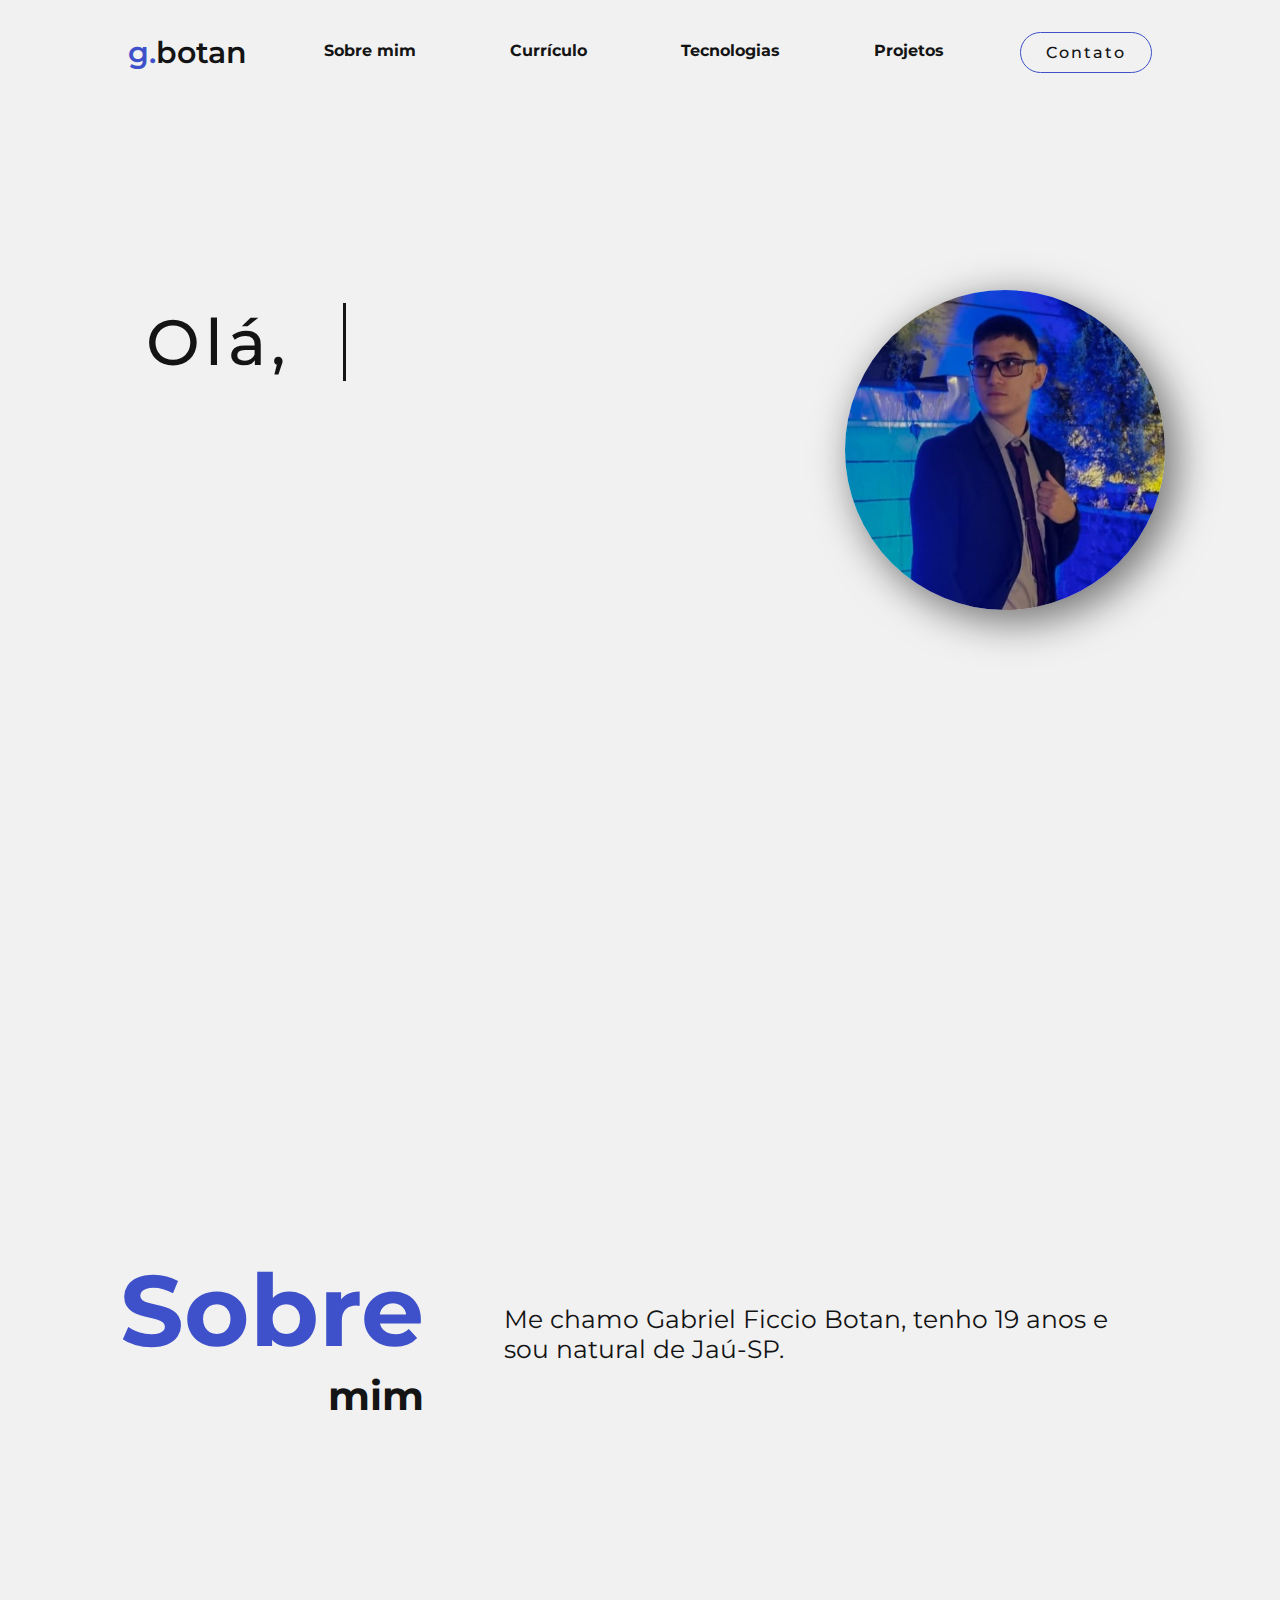
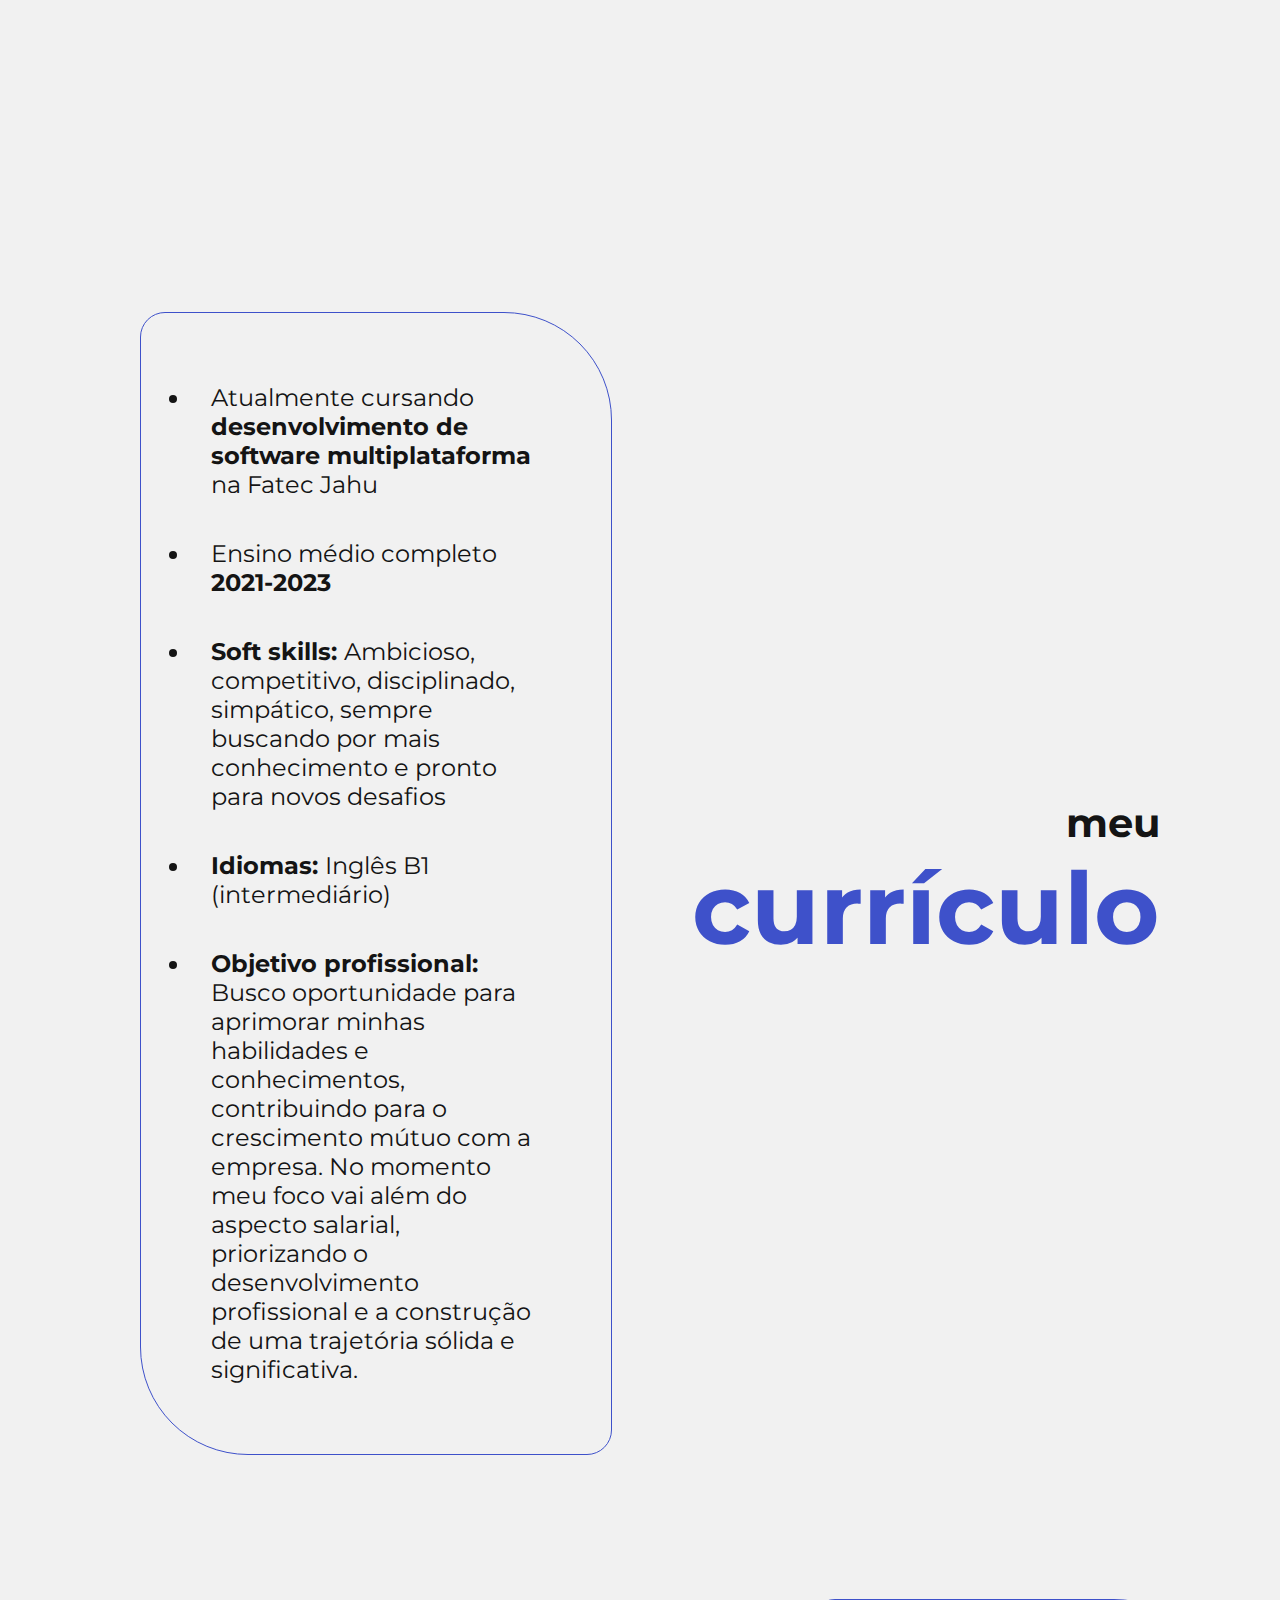
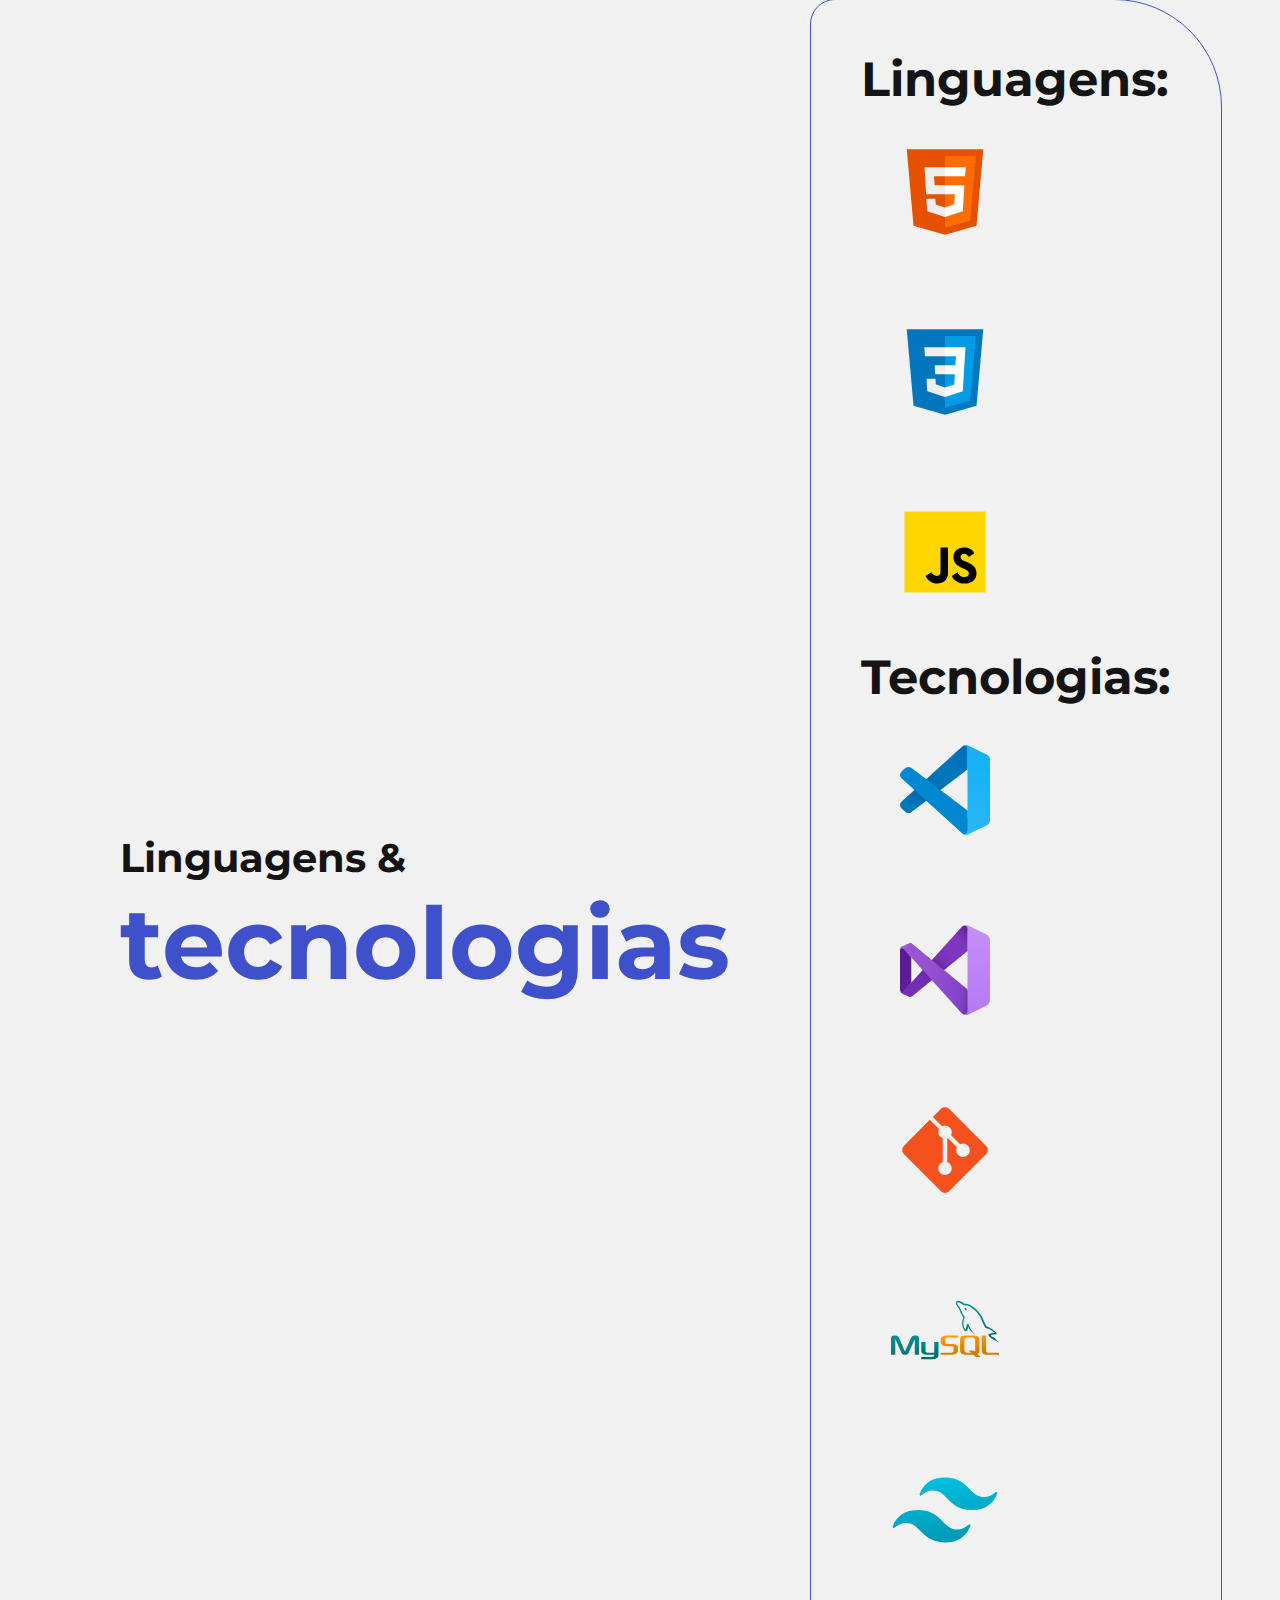
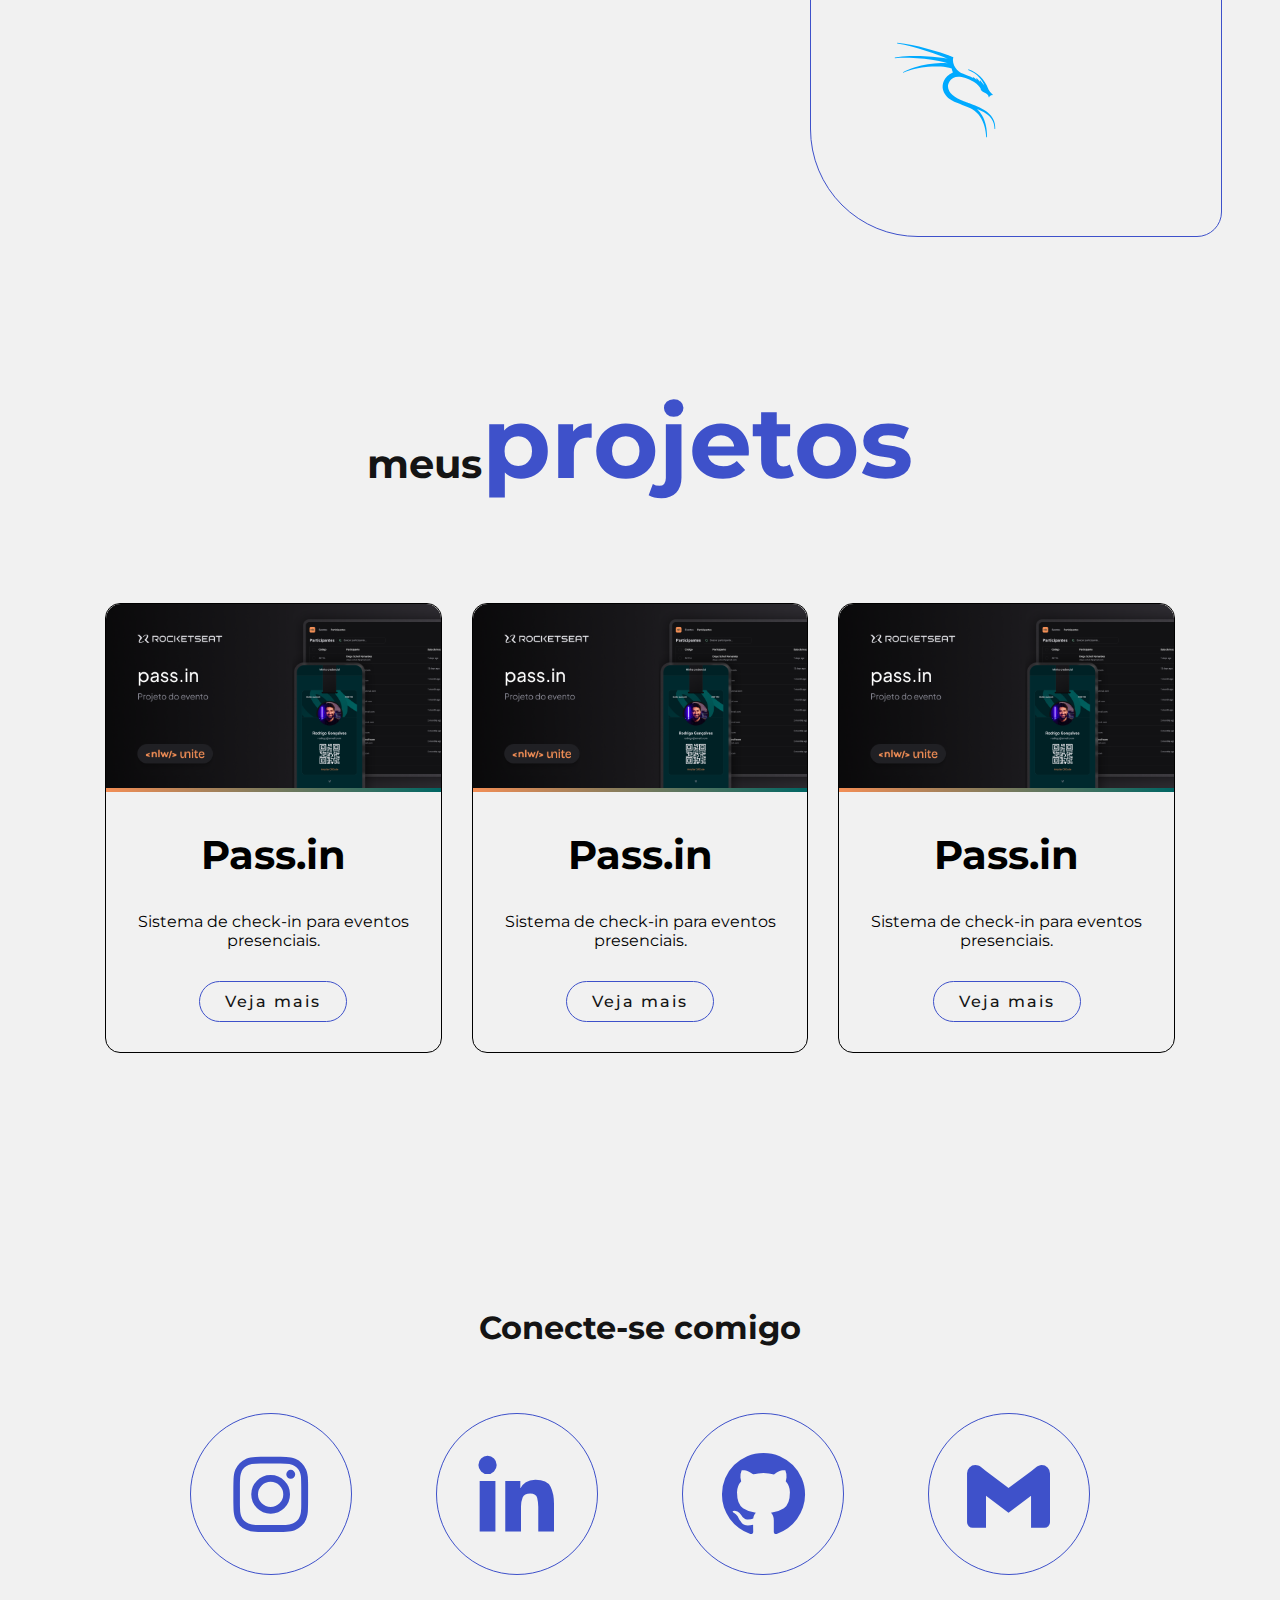
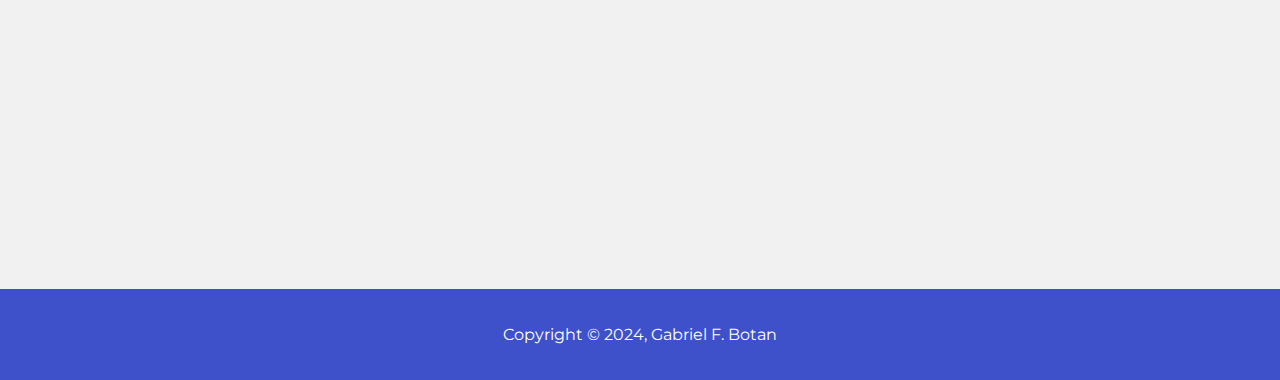
==== index.html @ 8343324c "added projects" ====
<!DOCTYPE html>
<html lang="pt-br">

<head>
  <meta charset="UTF-8" />
  <meta name="viewport" content="width=device-width, initial-scale=1.0" />
  <title>Portfólio | Gabriel Botan</title>
  <link rel="stylesheet" href="styles/style.css">
  <link rel="stylesheet" type="text/css" href="https://unpkg.com/boxicons@2.1.4/css/boxicons.min.css" />
</head>

<body>
  <header>
    <a href="#home" class="logo"><span>g.</span>botan</a>
    <nav>
      <ul class="nav-links">
        <li><a href="#about-me">Sobre mim</a></li>
        <li><a href="#curriculum">Currículo</a></li>
        <li><a href="#hard-skills">Tecnologias</a></li>
        <li><a href="#projects">Projetos</a></li>
      </ul>
    </nav>
    <a href="#contacts"><button>Contato</button></a>
  </header>
  <div class="homeContainer">
    <section class="home" id="home">
      <div class="text-typing">
        <p class="text">Olá,</p>
        <p class="text">meu nome é</p>
        <p class="text">Gabriel <span>Botan</span></p>
      </div>
      <div class="photo">
        <img src="assets/images/foto.jpg" alt="" />
      </div>
    </section>
  </div>
  <div class="aboutContainer">
    <section class="about-me" id="about-me">
      <h2 class="title"><span class="emphasis">Sobre</span><br>mim</h2>
      <p class="about-text">
        Me chamo Gabriel Ficcio Botan, tenho 19 anos e sou natural de Jaú-SP.
      </p>
    </section>
  </div>
  <div class="cvContainer">
    <section class="curriculum" id="curriculum">
      <ul class="cv-body">
        <li>
          Atualmente cursando <b>desenvolvimento de software multiplataforma</b> na Fatec Jahu
        </li>
        <li>
          Ensino médio completo <b>2021-2023</b>
        </li>
        <li>
          <b>Soft skills: </b>Ambicioso, competitivo, disciplinado, simpático, sempre buscando por mais conhecimento e
          pronto para novos desafios
        </li>
        <li>
          <b>Idiomas: </b>Inglês B1 (intermediário)
        </li>
        <li>
          <b>Objetivo profissional: </b>Busco oportunidade para aprimorar minhas habilidades e conhecimentos,
          contribuindo para o crescimento mútuo com a empresa. No momento meu foco vai além do aspecto salarial,
          priorizando o desenvolvimento profissional e a construção de uma trajetória sólida e significativa.
        </li>
      </ul>
      <h2 class="title">meu<br><span class="emphasis">currículo</span></h2>
    </section>
  </div>
  <div class="hsContainer">
    <section class="hard-skills" id="hard-skills">
      <h2 class="title">Linguagens &<br><span class="emphasis">tecnologias</span></h2>
      <p class="hs-body">
        Linguagens: <br>
        <img src="assets/icons/html.svg" alt="">
        <img src="assets/icons/css.svg" alt="">
        <img src="assets/icons/javascript.svg" alt="">
        <br>
        Tecnologias: <br>
        <img src="assets/icons/vscode.svg" alt="">
        <img src="assets/icons/visualstudio.svg" alt="">
        <img src="assets/icons/git.svg" alt="">
        <img src="assets/icons/mysql.svg" alt="">
        <img src="assets/icons/tailwind.svg" alt="">
        <img src="assets/icons/kali.svg" alt="">
      </p>
    </section>
  </div>
  <div class="projectsContainer">
    <section class="projects" id="projects">
      <h2 class="title">meus<span class="emphasis">projetos</span></h2>
      <div class="projects-display">
        <div class="project">
          <img src="assets/images/passin.png" alt="projeto 1">
          <h2>Pass.in</h2>
          <p>Sistema de check-in para eventos presenciais.</p>
          <a href="https://github.com/gabrielbotandev/pass-in-reactjs">Veja mais</a>
        </div>

        <div class="project">
          <img src="assets/images/passin.png" alt="projeto 1">
          <h2>Pass.in</h2>
          <p>Sistema de check-in para eventos presenciais.</p>
          <a href="https://github.com/gabrielbotandev/pass-in-reactjs">Veja mais</a>
        </div>

        <div class="project">
          <img src="assets/images/passin.png" alt="projeto 1">
          <h2>Pass.in</h2>
          <p>Sistema de check-in para eventos presenciais.</p>
          <a href="https://github.com/gabrielbotandev/pass-in-reactjs">Veja mais</a>
        </div>
      </div>
    </section>
  </div>
  <div class="contactsContainer">
    <section class="contacts" id="contacts">
      <h2 class="title">Conecte-se comigo</h2>
      <div class="contact">
        <a href="https://www.instagram.com/botan.gabriel/">
          <i class="bx bxl-instagram"></i>
        </a>
        <a href="https://www.linkedin.com/in/gabrielficciobotan/">
          <i class="bx bxl-linkedin"></i>
        </a>
        <a href="https://github.com/gabrielbotandev">
          <i class="bx bxl-github"></i>
        </a>
        <a href="mailto:gabrielficciobotan@gmail.com">
          <i class="bx bxl-gmail"></i>
        </a>
    </section>
    <footer>
      <div class="footer">
        <p>Copyright &copy 2024, Gabriel F. Botan</p>
      </div>
    </footer>
  </div>
</body>

</html>
---- styles/style.css ----
@import url('https://fonts.googleapis.com/css2?family=Montserrat:ital,wght@0,100..900;1,100..900&display=swap');
@import url('https://fonts.googleapis.com/css2?family=JetBrains+Mono:ital,wght@0,100..800;1,100..800&display=swap');

:root {
    --bg-color: rgb(241, 241, 241);
    --main-color: #3E51CA;
    --font-color: #141414;
    --footer-color: #121214;
}


* {
    box-sizing: border-box;
    scroll-behavior: smooth;
}

body {
    background-color: var(--bg-color);
    font-family: "Montserrat", sans-serif;
    min-height: 100vh;
    margin: 0%;
}

section {
    min-height: 100vh;
    padding: 7rem 7% 2rem;
}

span {
    color: var(--main-color);
}

.emphasis {
    color: var(--main-color);
    font-size: 100px;
}

a {
    text-decoration: none;
    border: 1px none;
    border-radius: 100px;
    display: inline-block;
}

::-webkit-scrollbar {
    width: 15px;
}

::-webkit-scrollbar-thumb {
    background-color: var(--main-color);
}

/* -------------------------------------------*/
/*                   HEADER                   */
/* -------------------------------------------*/

header {
    position: fixed;
    width: 100%;
    top: 0;
    left: 0;
    z-index: 100;
    display: flex;
    justify-content: space-between;
    padding: 20px 10%;
    background-color: var(--bg-color);
}

.logo {
    border-radius: 0;
    font-size: 30px;
    font-weight: 600;
    color: var(--font-color);
    cursor: pointer;
    padding: 0;
    transition: .3s ease;
}

.logo:hover {
    transform: scale(0.95);
    transition: .3s ease;
}

.nav-links {
    list-style: none;
    padding: 0px;
    text-align: center;
}

.nav-links li {
    display: inline-block;
    padding: 0px 20px;
}

.nav-links a {
    font-weight: 700;
    color: var(--font-color);
    align-content: center;
    border-radius: 0;
    margin: 0 20px;
    padding: 5px;
    border-bottom: 3px solid transparent;
    transition: .3s ease;
}

.nav-links a:hover {
    color: var(--main-color);
    border-bottom: 3px solid var(--main-color);
}

button {
    font-family: "Montserrat", sans-serif;
    letter-spacing: 2px;
    padding: 10px 25px;
    border: 1px solid var(--main-color);
    border-radius: 50px;
    background-color: var(--bg-color);
    color: var(--font-color);
    cursor: pointer;
    transition: .5s ease 0s;
}

a,
button {
    align-content: center;
    font-weight: 500;
    font-size: 16px;
}

button:hover {
    background-color: var(--main-color);
    color: var(--bg-color);
    transform: scale(0.95);
}

/* -------------------------------------------*/
/*                   HOME                     */
/* -------------------------------------------*/

.homeContainer section {
    padding: 0;
}

.home {
    display: flex;
    align-items: center;
    justify-content: center;
    padding: 2rem 7% 2rem;
}

.text {
    color: var(--font-color);
    font-size: 4em;
    letter-spacing: 5px;
    border-right: 4px solid;
    width: 99.5%;
    font-weight: 500;
    white-space: nowrap;
    overflow: hidden;
    padding: 0;
    margin: 30px;
}

.photo img {
    float: right;
    margin-left: 50px;
    border-radius: 50%;
    width: 20rem;
    box-shadow: 10px 10px 39px 3px rgba(0, 0, 0, 0.50);
}

.text-typing {
    width: 629px;
    margin-right: 50px;
}

.text-typing p {
    border-right: 0.05em solid var(--font-color);
    white-space: nowrap;
    overflow: hidden;
}

.text-typing p:nth-child(1) {
    width: 200px;
    -webkit-animation: type 1s steps(4, end);
    animation: type 0.5s steps(4, end);
    -webkit-animation-fill-mode: forwards;
    animation-fill-mode: forwards;
}

.text-typing p:nth-child(2) {
    width: 520px;
    opacity: 0;
    -webkit-animation: type2 1s steps(10, end);
    animation: type2 1s steps(10, end);
    -webkit-animation-delay: 0s;
    animation-delay: 1.3s;
    -webkit-animation-fill-mode: forwards;
    animation-fill-mode: forwards;
}

.text-typing p:nth-child(3) {
    width: 520px;
    opacity: 0;
    -webkit-animation: type3 1.5s steps(13, end),
        blink 0.5s step-end infinite alternate;
    animation: type3 1s steps(13, end), blink 0.5s step-end infinite alternate;
    -webkit-animation-delay: 0s;
    animation-delay: 2.3s;
    -webkit-animation-fill-mode: forwards;
    animation-fill-mode: forwards;
}

@keyframes type {
    0% {
        width: 0;
    }

    99.9% {
        border-right: 0.05em solid var(--font-color);
    }

    100% {
        border: none;
    }
}

@-webkit-keyframes type {
    0% {
        width: 0;
    }

    99.9% {
        border-right: 0.05em solid var(--font-color);
    }

    100% {
        border: none;
    }
}

@keyframes type2 {
    0% {
        width: 0;
    }

    1% {
        opacity: 1;
    }

    99.9% {
        border-right: 0.05em solid var(--font-color);
    }

    100% {
        opacity: 1;
        border: none;
    }
}

@-webkit-keyframes type2 {
    0% {
        width: 0;
    }

    1% {
        opacity: 1;
    }

    99.9% {
        border-right: 0.05em solid var(--font-color);
    }

    100% {
        opacity: 1;
        border: none;
    }
}

@keyframes type3 {
    0% {
        width: 0;
    }

    1% {
        opacity: 1;
    }

    100% {
        opacity: 1;
    }
}

@-webkit-keyframes type3 {
    0% {
        width: 0;
    }

    1% {
        opacity: 1;
    }

    100% {
        opacity: 1;
    }
}

@keyframes blink {
    50% {
        border-color: transparent;
    }
}

@-webkit-keyframes blink {
    50% {
        border-color: transparent;
    }
}

/* -------------------------------------------*/
/*                ABOUT ME                    */
/* -------------------------------------------*/

.aboutContainer section {
    padding: 0 7% 2rem;
}

.about-me {
    display: flex;
    align-items: center;
}

.about-me h2 {
    font-size: 40px;
}

.about-me .title {
    text-align: right;
    padding: 30px;
}

.about-me img {
    border-radius: 30px;
    margin: 0 50px 0 50px;
}

.about-text {
    color: var(--font-color);
    margin: 0 50px 0 50px;
    font-size: 25px;
}

/* -------------------------------------------*/
/*                CURRICULUM                  */
/* -------------------------------------------*/

.curriculum {
    display: flex;
    align-items: center;
}

.curriculum h2 {
    font-size: 40px;
}

.curriculum .title {
    text-align: right;
    padding: 30px;
    border-radius: 15px;
}

.cv-body {
    color: var(--font-color);
    margin: 0 50px 0 50px;
    font-size: 1.5rem;
    border: 1px solid var(--main-color);
    border-radius: 25px 108px 25px 108px;
    padding: 50px;
}

.cv-body li {
    padding: 20px;
}

/* -------------------------------------------*/
/*                HARD SKILLS                 */
/* -------------------------------------------*/

.hard-skills {
    display: flex;
    align-items: center;
}

.hard-skills h2 {
    font-size: 40px;
}

.hard-skills .title {
    text-align: left;
    padding: 30px;
}

.hard-skills p {
    font-weight: bold;
}

.hs-body {
    color: var(--font-color);
    margin: 0 50px 0 50px;
    font-size: 3rem;
    border: 1px solid var(--main-color);
    border-radius: 25px 108px 25px 108px;
    padding: 50px;
}

.hs-body img {
    width: 8rem;
    margin: 20px;
    padding: 10px;
}

.hs-body img:hover {
    transform: scale(1.05);
}

/* -------------------------------------------*/
/*                  PROJECTS                  */
/* -------------------------------------------*/

.projects {
    text-align: center;
}

.projects h2 {
    font-size: 40px;
}

.projects .title {
    margin: 0 100px 100px 100px;
}

.projects-display {
    display: flex;
}

.project {
    border: 1px solid black;
    border-radius: 15px;
    padding-bottom: 15px;
    margin: 0 15px 0 15px;
}

.project img {
    width: 100%;
    border-top-left-radius: 15px;
    border-top-right-radius: 15px;
    padding: 0;
    margin: 0;
}

.project a {
    letter-spacing: 2px;
    padding: 10px 25px;
    margin: 15px;
    border: 1px solid var(--main-color);
    border-radius: 50px;
    color: var(--font-color);
    transition: .5s ease;
}

.project a:hover {
    transform: scale(0.95);
    transition: .5s ease;
    background-color: var(--main-color);
    color: var(--bg-color);
}

/* -------------------------------------------*/
/*                  CONTACTS                  */
/* -------------------------------------------*/

.contactsContainer section {
    min-height: 80vh;
}

.contacts {
    min-height: 100vh;
    align-items: center;
}

.contacts .title {
    font-size: 2rem;
}

.title {
    color: var(--font-color);
    font-size: 30px;
    text-align: center;
}

.contact {
    text-align: center;
}

.contact i {
    font-size: 100px;
    padding: 30px;
    color: var(--main-color);
    transition: .5s ease;
}

.contact a {
    border: 1px solid var(--main-color);
    border-radius: 50%;
    background-color: var(--bg-color);
    margin-left: 40px;
    margin-right: 40px;
    margin-top: 40px;
    transition: .5s ease;
}

.contact i:hover {
    color: var(--bg-color);
    transition: .5s ease;
}

.contact a:hover {
    background-color: var(--main-color);
    transform: scale(0.9);
}

/* -------------------------------------------*/
/*                   FOOTER                   */
/* -------------------------------------------*/


.footer {
    background-color: var(--main-color);
    padding: 20px;
    text-align: center;
}

.footer p {
    color: white;
}
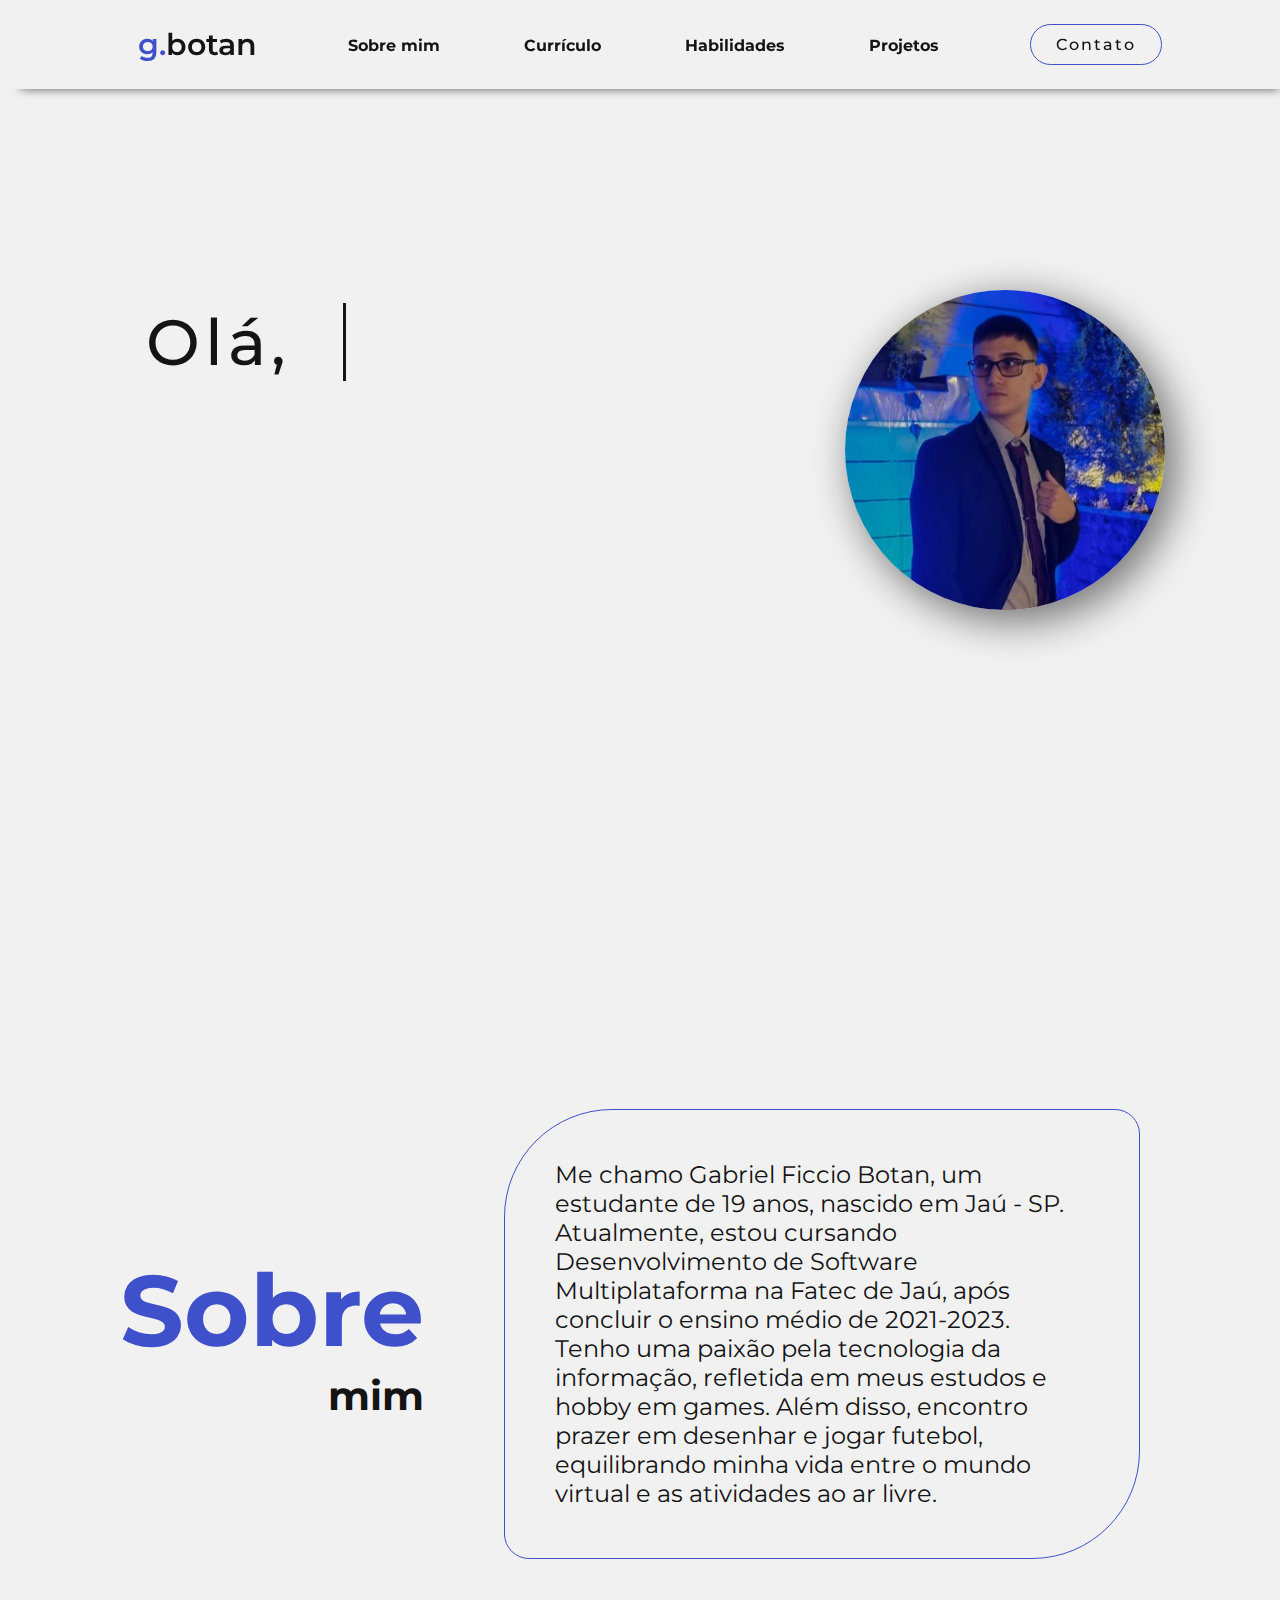
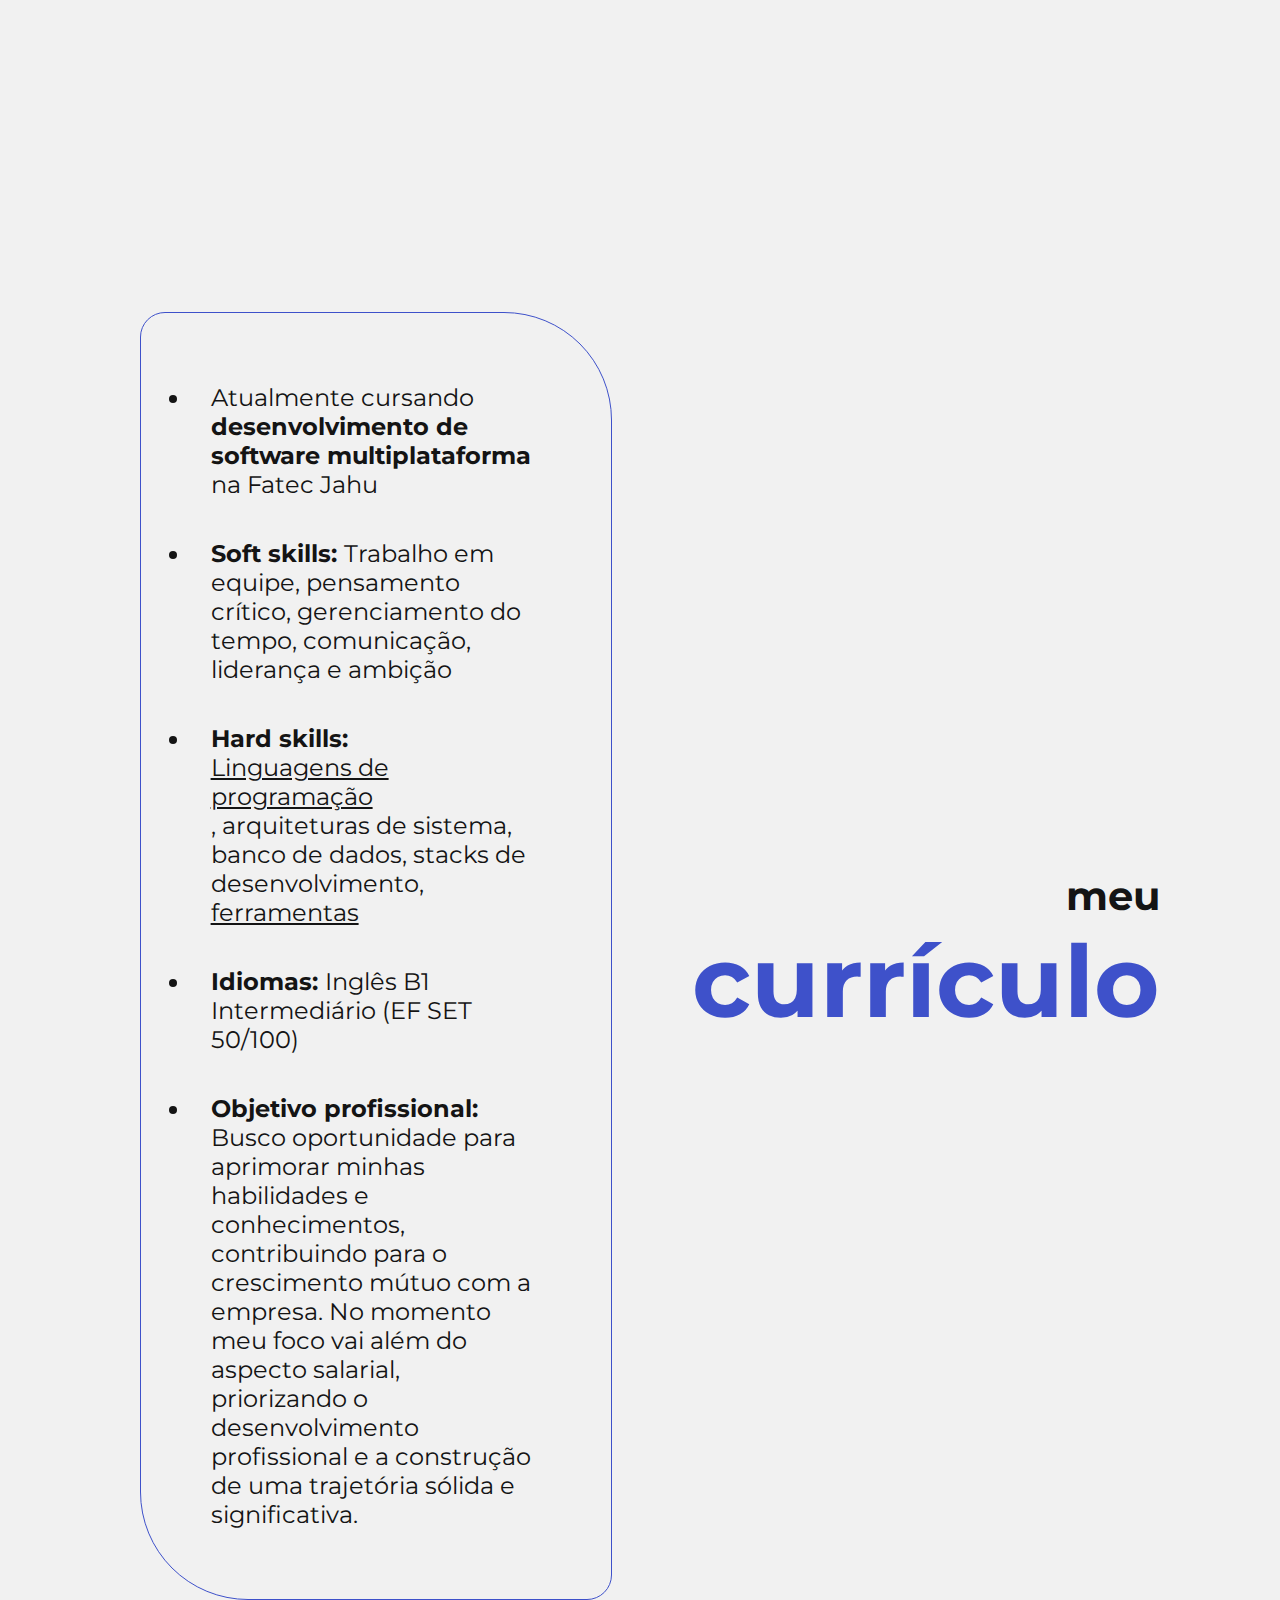
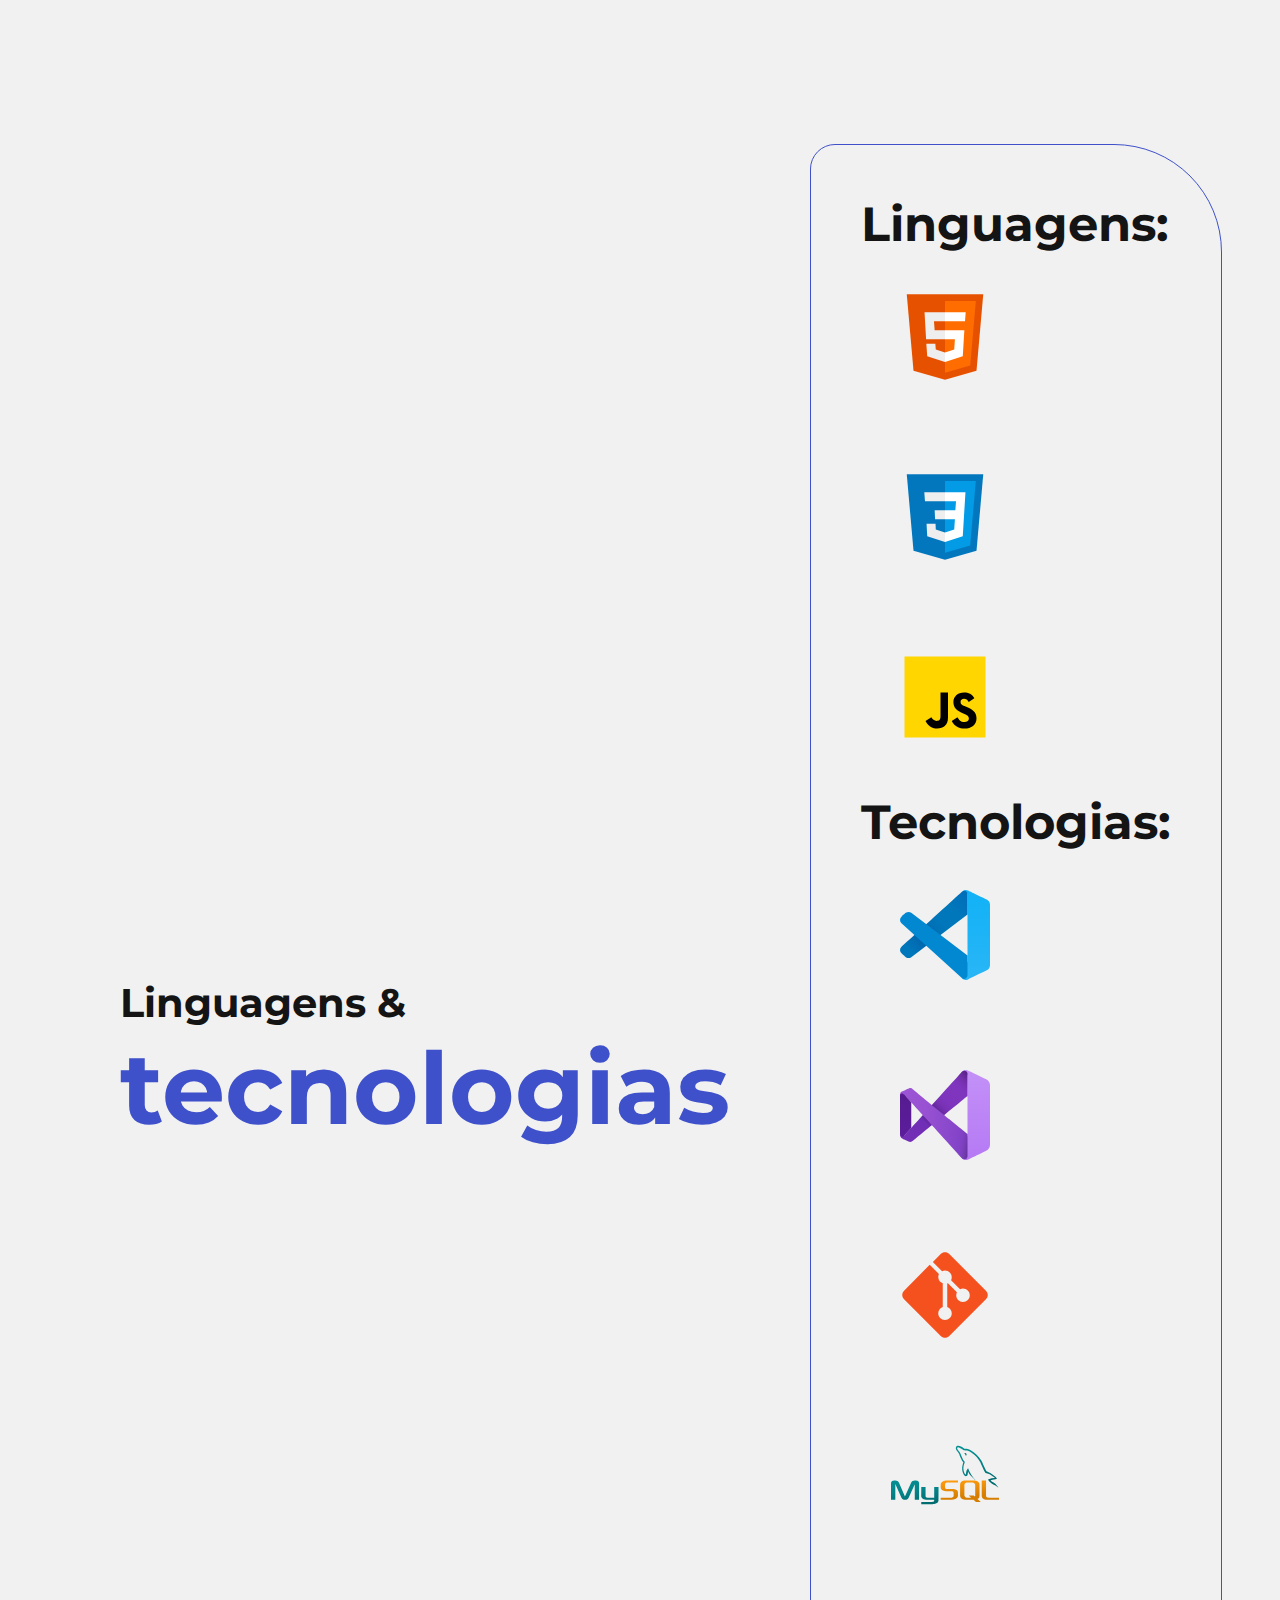
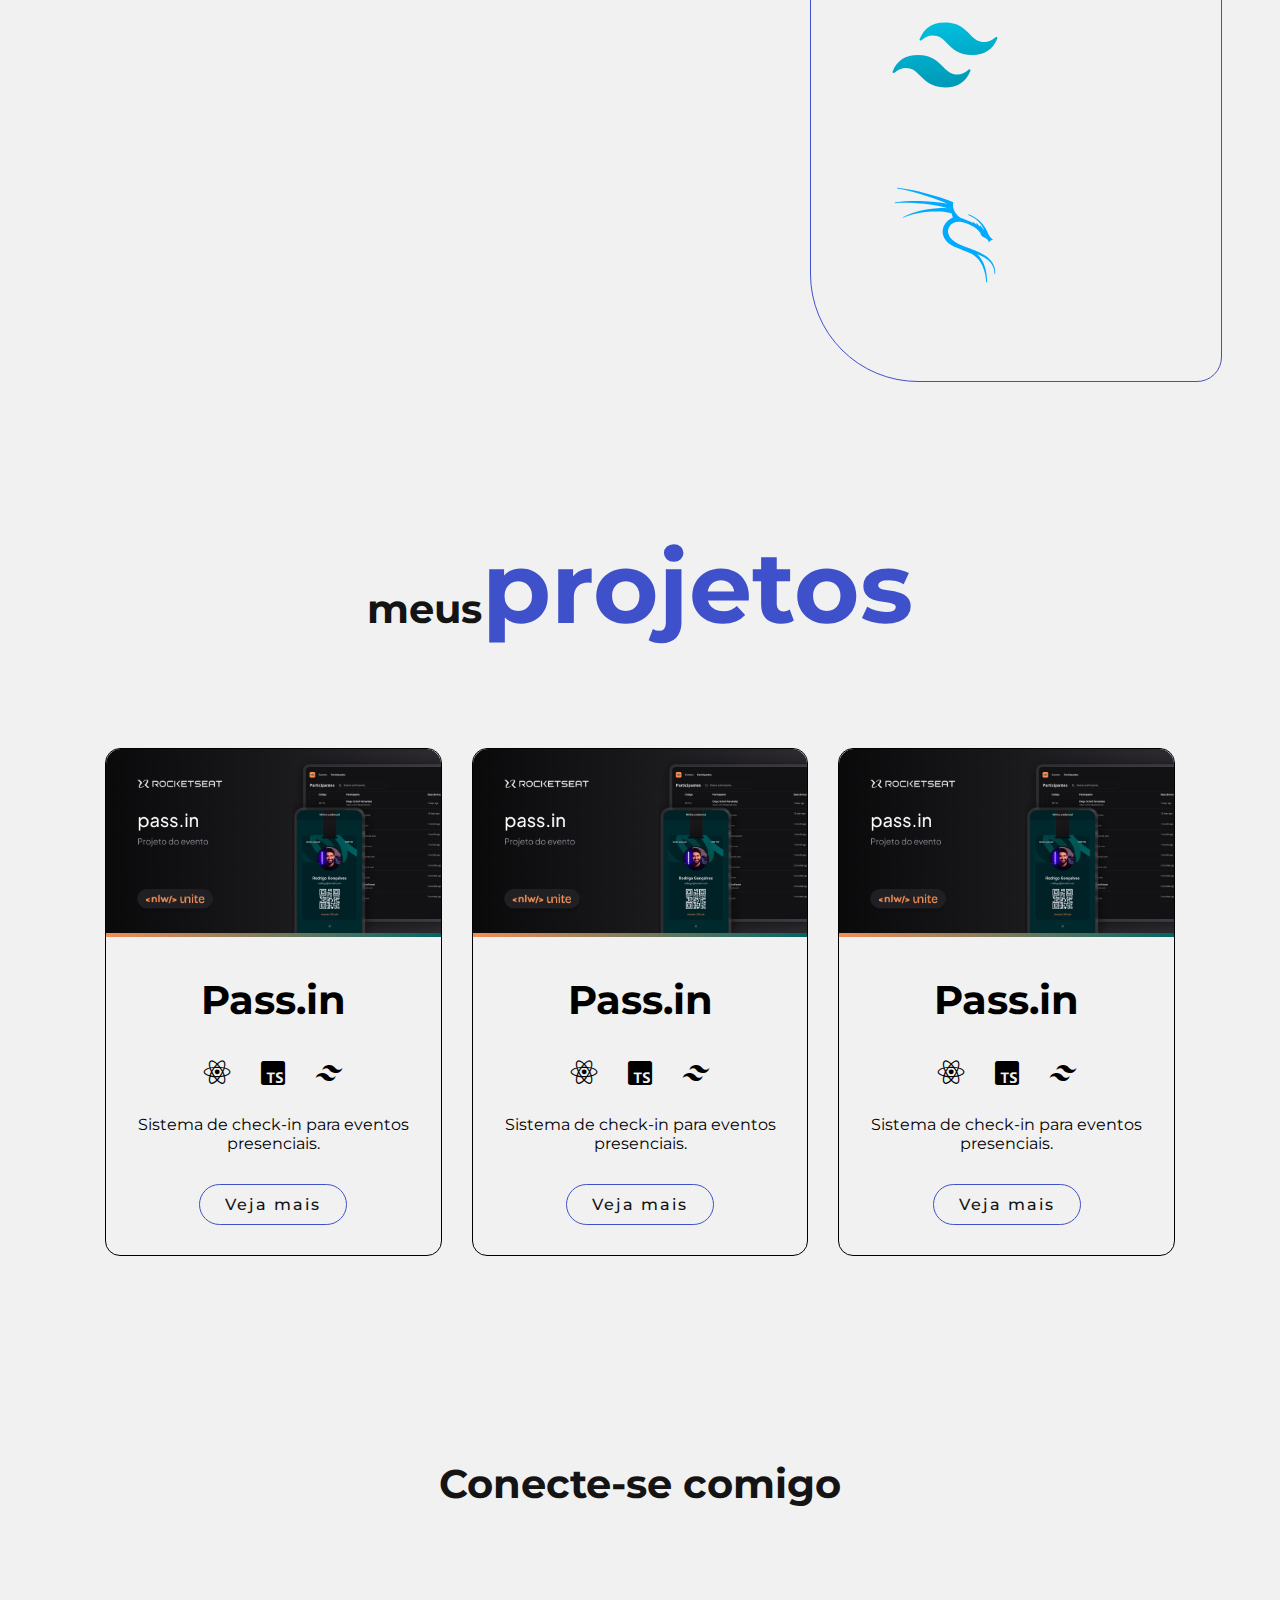
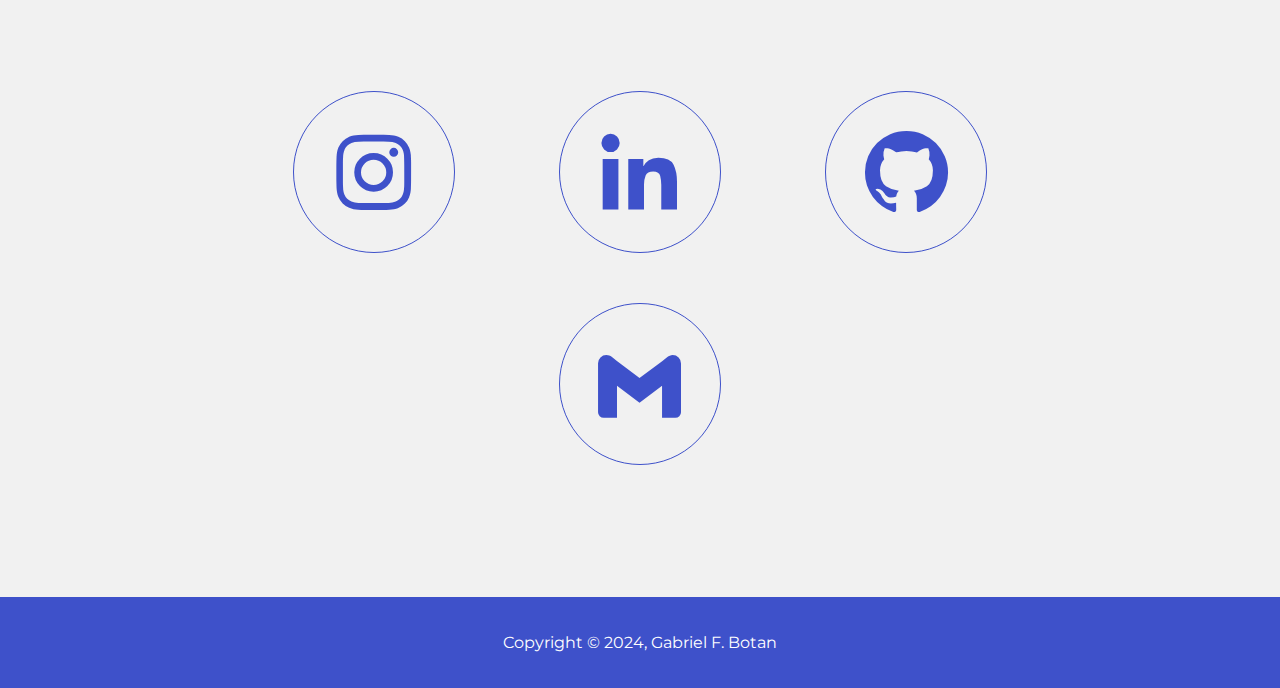
==== commit 85f5174f: "changes in 'about me', 'projects' and 'contacts' section" ====
--- a/index.html
+++ b/index.html
@@ -16,7 +16,7 @@
       <ul class="nav-links">
         <li><a href="#about-me">Sobre mim</a></li>
         <li><a href="#curriculum">Currículo</a></li>
-        <li><a href="#hard-skills">Tecnologias</a></li>
+        <li><a href="#hard-skills">Habilidades</a></li>
         <li><a href="#projects">Projetos</a></li>
       </ul>
     </nav>
@@ -38,7 +38,10 @@
     <section class="about-me" id="about-me">
       <h2 class="title"><span class="emphasis">Sobre</span><br>mim</h2>
       <p class="about-text">
-        Me chamo Gabriel Ficcio Botan, tenho 19 anos e sou natural de Jaú-SP.
+        Me chamo Gabriel Ficcio Botan, um estudante de 19 anos, nascido em Jaú - SP. Atualmente, estou cursando
+        Desenvolvimento de Software Multiplataforma na Fatec de Jaú, após concluir o ensino médio de 2021-2023. Tenho
+        uma paixão pela tecnologia da informação, refletida em meus estudos e hobby em games. Além disso, encontro
+        prazer em desenhar e jogar futebol, equilibrando minha vida entre o mundo virtual e as atividades ao ar livre.
       </p>
     </section>
   </div>
@@ -49,14 +52,16 @@
           Atualmente cursando <b>desenvolvimento de software multiplataforma</b> na Fatec Jahu
         </li>
         <li>
-          Ensino médio completo <b>2021-2023</b>
+          <b>Soft skills: </b>Trabalho em equipe, pensamento crítico, gerenciamento do tempo, comunicação, liderança e
+          ambição
         </li>
         <li>
-          <b>Soft skills: </b>Ambicioso, competitivo, disciplinado, simpático, sempre buscando por mais conhecimento e
-          pronto para novos desafios
+          <b>Hard skills: </b><a href="#hard-skills">Linguagens de programação</a>, arquiteturas de sistema, banco de
+          dados, stacks de desenvolvimento,
+          <a href="#hard-skills">ferramentas</a>
         </li>
         <li>
-          <b>Idiomas: </b>Inglês B1 (intermediário)
+          <b>Idiomas: </b>Inglês B1 Intermediário (EF SET 50/100)
         </li>
         <li>
           <b>Objetivo profissional: </b>Busco oportunidade para aprimorar minhas habilidades e conhecimentos,
@@ -93,20 +98,33 @@
         <div class="project">
           <img src="assets/images/passin.png" alt="projeto 1">
           <h2>Pass.in</h2>
+          <div class="project-use">
+            <i class='bx bxl-react'></i>
+            <i class='bx bxl-typescript'></i>
+            <i class='bx bxl-tailwind-css'></i>
+          </div>
           <p>Sistema de check-in para eventos presenciais.</p>
           <a href="https://github.com/gabrielbotandev/pass-in-reactjs">Veja mais</a>
         </div>
-
         <div class="project">
           <img src="assets/images/passin.png" alt="projeto 1">
           <h2>Pass.in</h2>
+          <div class="project-use">
+            <i class='bx bxl-react'></i>
+            <i class='bx bxl-typescript'></i>
+            <i class='bx bxl-tailwind-css'></i>
+          </div>
           <p>Sistema de check-in para eventos presenciais.</p>
           <a href="https://github.com/gabrielbotandev/pass-in-reactjs">Veja mais</a>
         </div>
-
         <div class="project">
           <img src="assets/images/passin.png" alt="projeto 1">
           <h2>Pass.in</h2>
+          <div class="project-use">
+            <i class='bx bxl-react'></i>
+            <i class='bx bxl-typescript'></i>
+            <i class='bx bxl-tailwind-css'></i>
+          </div>
           <p>Sistema de check-in para eventos presenciais.</p>
           <a href="https://github.com/gabrielbotandev/pass-in-reactjs">Veja mais</a>
         </div>
--- a/styles/style.css
+++ b/styles/style.css
@@ -5,9 +5,7 @@
     --bg-color: rgb(241, 241, 241);
     --main-color: #3E51CA;
     --font-color: #141414;
-    --footer-color: #121214;
-}
-
+}
 
 * {
     box-sizing: border-box;
@@ -58,12 +56,17 @@
     position: fixed;
     width: 100%;
     top: 0;
-    left: 0;
+    left: 10px;
     z-index: 100;
     display: flex;
     justify-content: space-between;
-    padding: 20px 10%;
+    padding: 10px 10%;
     background-color: var(--bg-color);
+    box-shadow: 0px 10px 10px -11px rgba(0,0,0,0.75);
+}
+
+nav {
+    align-content: center;
 }
 
 .logo {
@@ -98,7 +101,7 @@
     align-content: center;
     border-radius: 0;
     margin: 0 20px;
-    padding: 5px;
+    padding: 10px 0 5px 0;
     border-bottom: 3px solid transparent;
     transition: .3s ease;
 }
@@ -347,7 +350,10 @@
 .about-text {
     color: var(--font-color);
     margin: 0 50px 0 50px;
-    font-size: 25px;
+    font-size: 1.5rem;
+    border: 1px solid var(--main-color);
+    border-radius: 108px 25px 108px 25px;
+    padding: 50px;
 }
 
 /* -------------------------------------------*/
@@ -380,6 +386,17 @@
 
 .cv-body li {
     padding: 20px;
+}
+
+.cv-body a {
+    font-size: 1.5rem;
+    color: var(--font-color-color);
+    font-weight: 400;
+    text-decoration: underline;
+}
+
+.cv-body a:hover {
+    color: var(--main-color);
 }
 
 /* -------------------------------------------*/
@@ -475,6 +492,12 @@
     color: var(--bg-color);
 }
 
+.project-use i {
+    font-size: 2rem;
+    padding: 0 10px;
+    margin-bottom: 10px;
+}
+
 /* -------------------------------------------*/
 /*                  CONTACTS                  */
 /* -------------------------------------------*/
@@ -489,7 +512,7 @@
 }
 
 .contacts .title {
-    font-size: 2rem;
+    font-size: 2.5rem;
 }
 
 .title {
@@ -500,6 +523,7 @@
 
 .contact {
     text-align: center;
+    padding: 100px;
 }
 
 .contact i {
@@ -513,9 +537,7 @@
     border: 1px solid var(--main-color);
     border-radius: 50%;
     background-color: var(--bg-color);
-    margin-left: 40px;
-    margin-right: 40px;
-    margin-top: 40px;
+    margin: 50px 50px 0 50px;
     transition: .5s ease;
 }
 
@@ -542,4 +564,6 @@
 
 .footer p {
     color: white;
-}+}
+
+
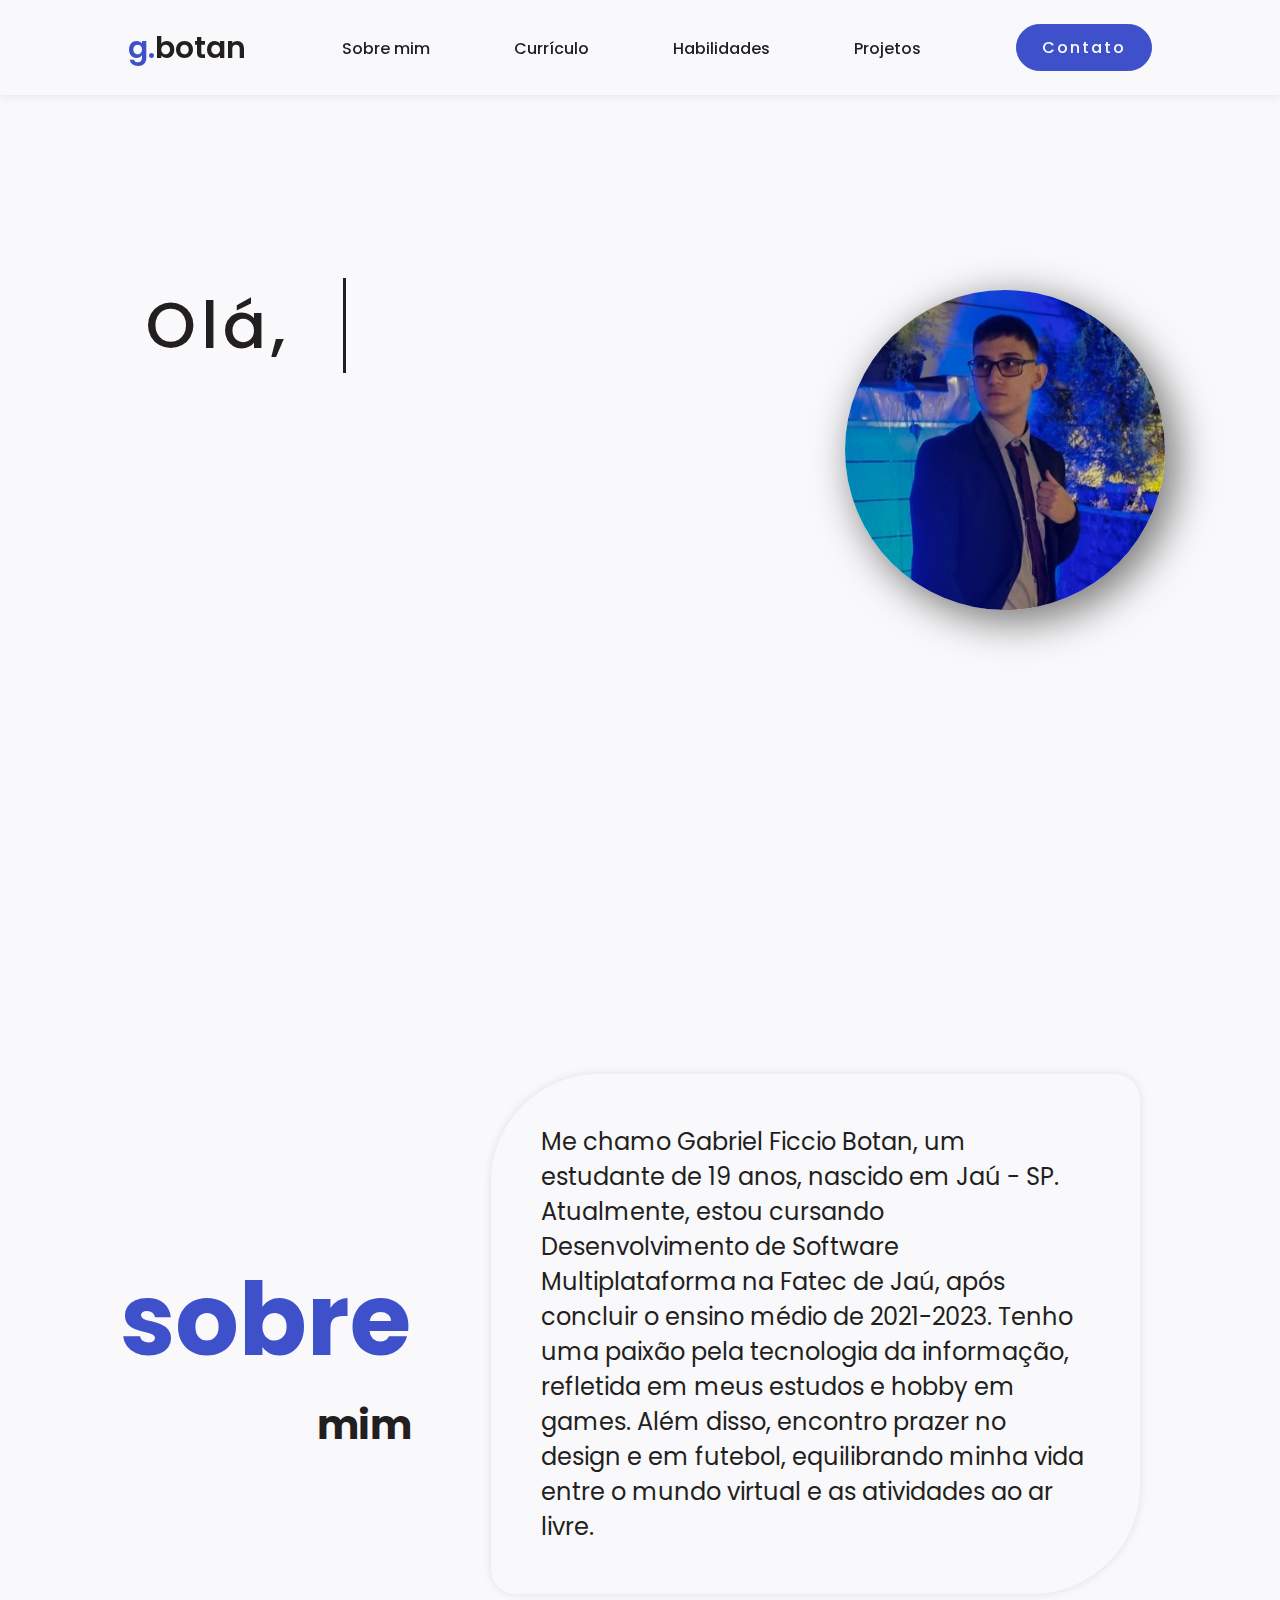
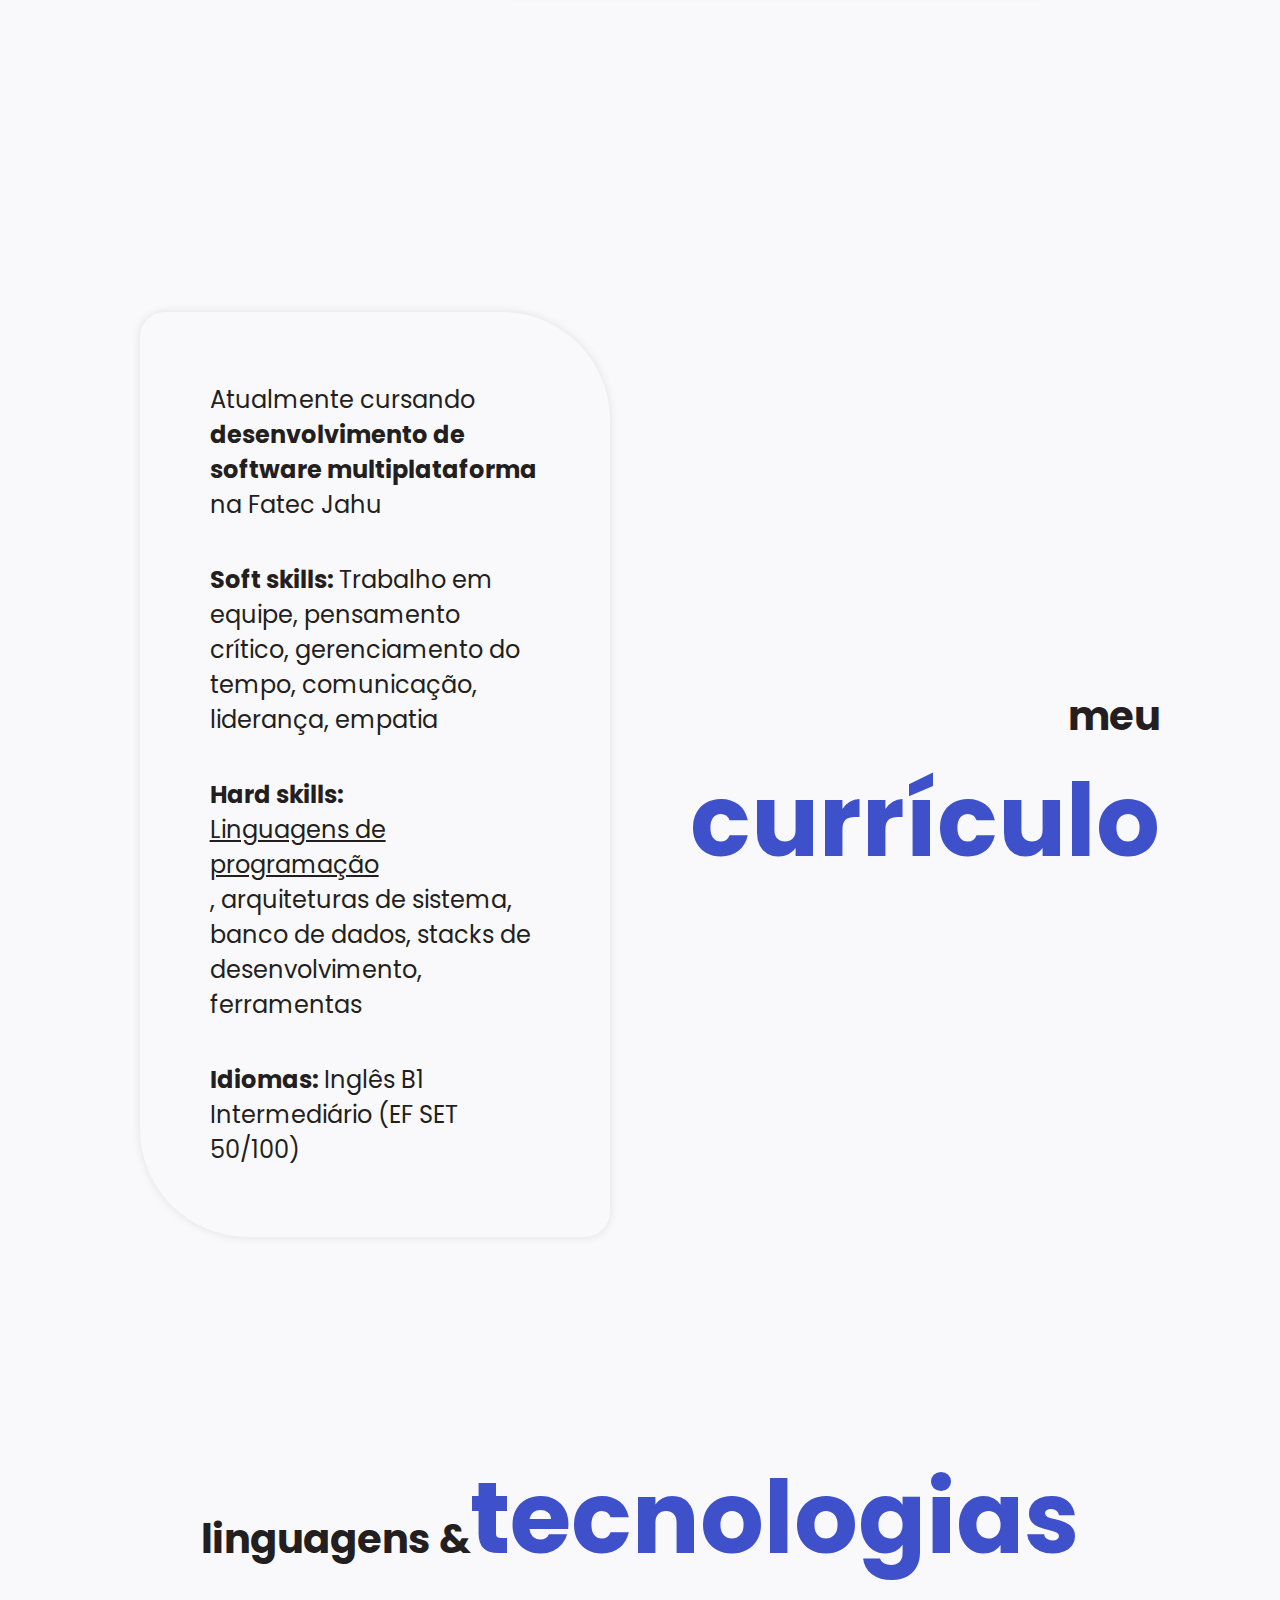
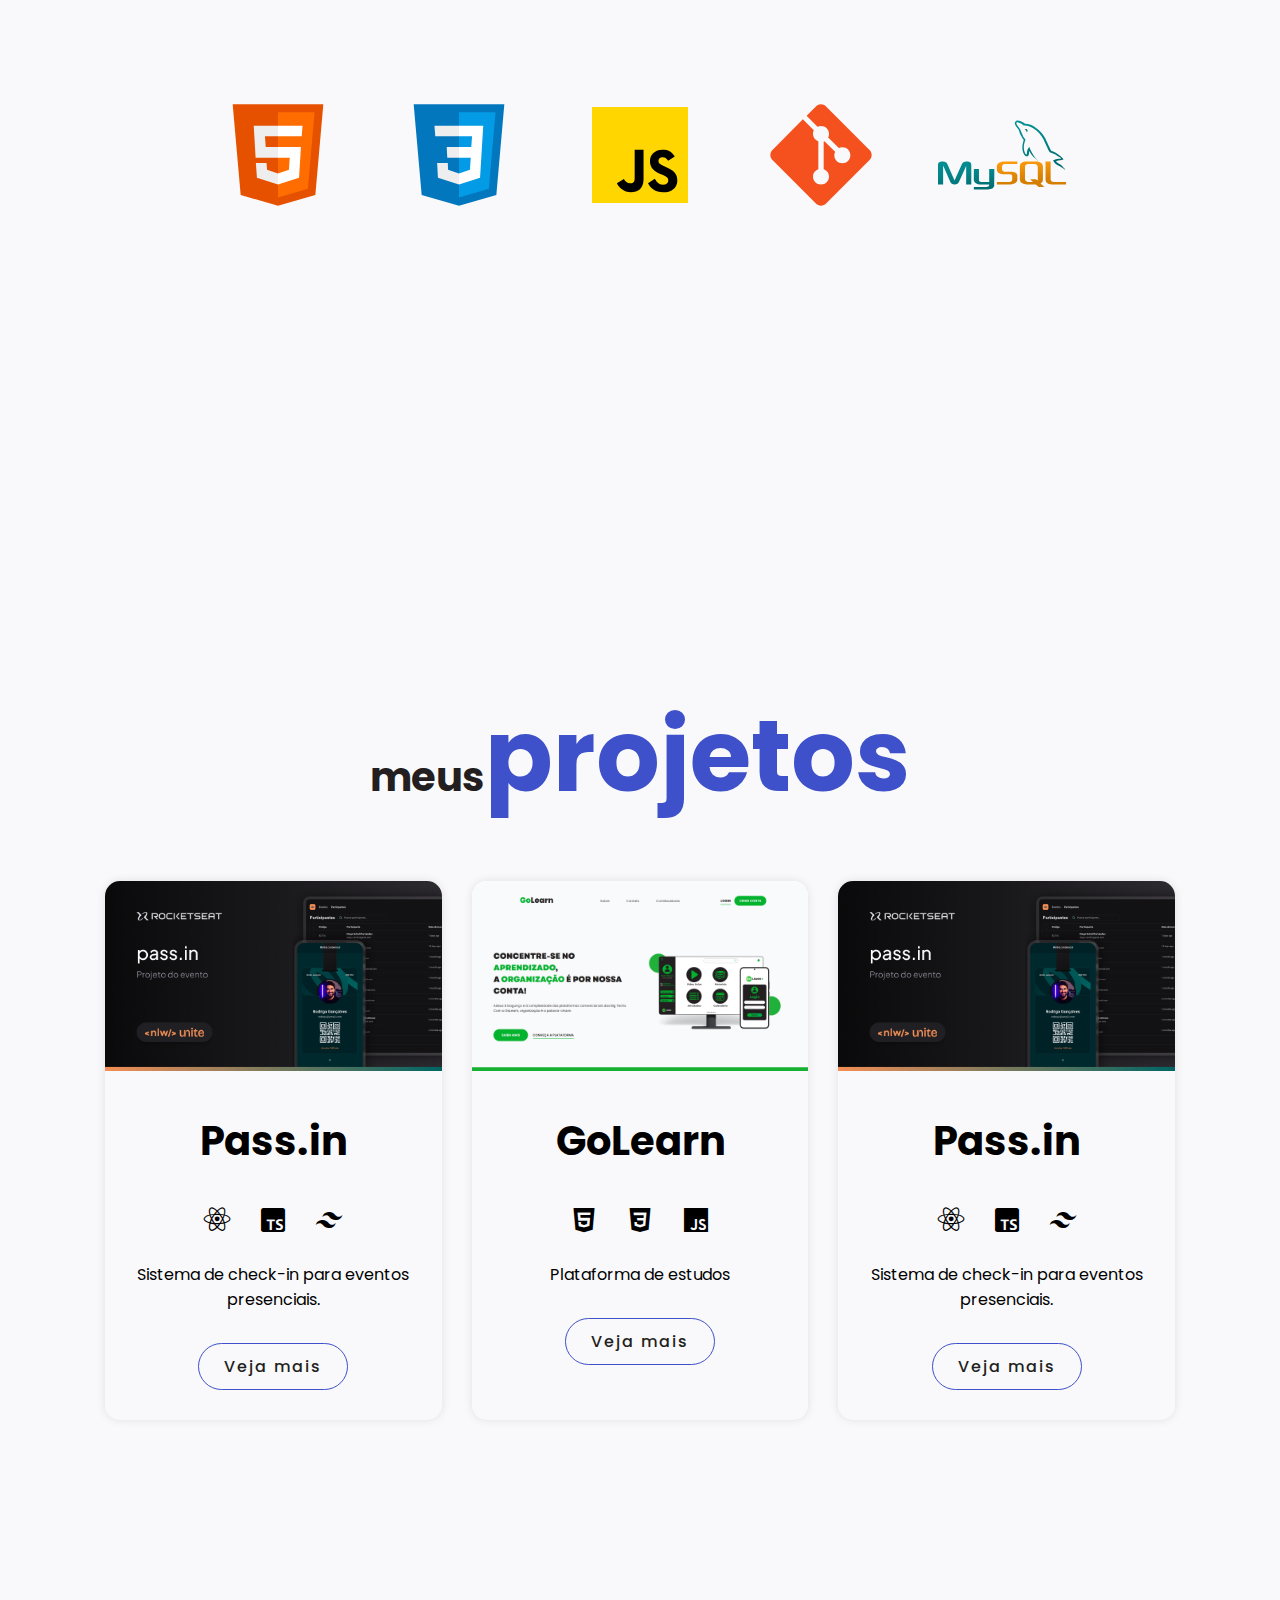
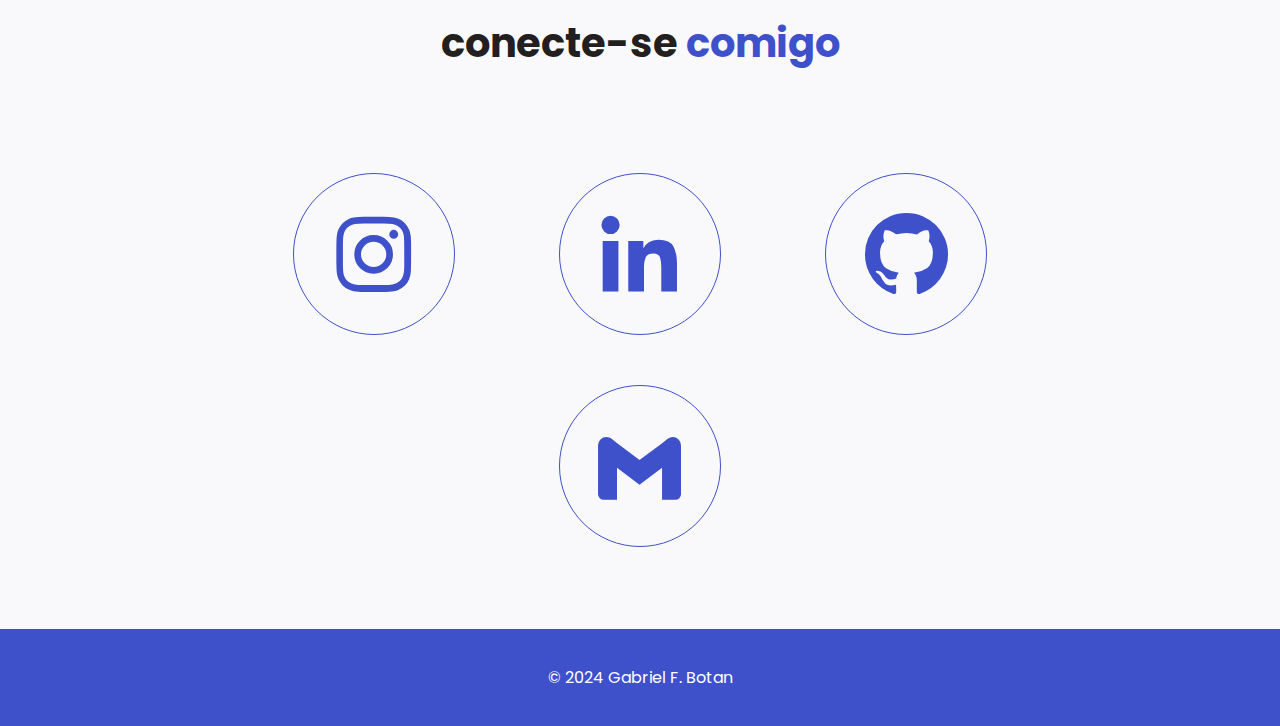
==== commit 042dd012: "feat: some style fixes" ====
--- a/index.html
+++ b/index.html
@@ -36,12 +36,12 @@
   </div>
   <div class="aboutContainer">
     <section class="about-me" id="about-me">
-      <h2 class="title"><span class="emphasis">Sobre</span><br>mim</h2>
+      <h2 class="title"><span class="emphasis">sobre</span><br>mim</h2>
       <p class="about-text">
         Me chamo Gabriel Ficcio Botan, um estudante de 19 anos, nascido em Jaú - SP. Atualmente, estou cursando
         Desenvolvimento de Software Multiplataforma na Fatec de Jaú, após concluir o ensino médio de 2021-2023. Tenho
         uma paixão pela tecnologia da informação, refletida em meus estudos e hobby em games. Além disso, encontro
-        prazer em desenhar e jogar futebol, equilibrando minha vida entre o mundo virtual e as atividades ao ar livre.
+        prazer no design e em futebol, equilibrando minha vida entre o mundo virtual e as atividades ao ar livre.
       </p>
     </section>
   </div>
@@ -52,21 +52,14 @@
           Atualmente cursando <b>desenvolvimento de software multiplataforma</b> na Fatec Jahu
         </li>
         <li>
-          <b>Soft skills: </b>Trabalho em equipe, pensamento crítico, gerenciamento do tempo, comunicação, liderança e
-          ambição
+          <b>Soft skills: </b>Trabalho em equipe, pensamento crítico, gerenciamento do tempo, comunicação, liderança, empatia
         </li>
         <li>
           <b>Hard skills: </b><a href="#hard-skills">Linguagens de programação</a>, arquiteturas de sistema, banco de
-          dados, stacks de desenvolvimento,
-          <a href="#hard-skills">ferramentas</a>
+          dados, stacks de desenvolvimento, ferramentas
         </li>
         <li>
           <b>Idiomas: </b>Inglês B1 Intermediário (EF SET 50/100)
-        </li>
-        <li>
-          <b>Objetivo profissional: </b>Busco oportunidade para aprimorar minhas habilidades e conhecimentos,
-          contribuindo para o crescimento mútuo com a empresa. No momento meu foco vai além do aspecto salarial,
-          priorizando o desenvolvimento profissional e a construção de uma trajetória sólida e significativa.
         </li>
       </ul>
       <h2 class="title">meu<br><span class="emphasis">currículo</span></h2>
@@ -74,20 +67,13 @@
   </div>
   <div class="hsContainer">
     <section class="hard-skills" id="hard-skills">
-      <h2 class="title">Linguagens &<br><span class="emphasis">tecnologias</span></h2>
+      <h2 class="title">linguagens &<span class="emphasis">tecnologias</span></h2>
       <p class="hs-body">
-        Linguagens: <br>
         <img src="assets/icons/html.svg" alt="">
         <img src="assets/icons/css.svg" alt="">
         <img src="assets/icons/javascript.svg" alt="">
-        <br>
-        Tecnologias: <br>
-        <img src="assets/icons/vscode.svg" alt="">
-        <img src="assets/icons/visualstudio.svg" alt="">
         <img src="assets/icons/git.svg" alt="">
         <img src="assets/icons/mysql.svg" alt="">
-        <img src="assets/icons/tailwind.svg" alt="">
-        <img src="assets/icons/kali.svg" alt="">
       </p>
     </section>
   </div>
@@ -107,15 +93,15 @@
           <a href="https://github.com/gabrielbotandev/pass-in-reactjs">Veja mais</a>
         </div>
         <div class="project">
-          <img src="assets/images/passin.png" alt="projeto 1">
-          <h2>Pass.in</h2>
+          <img src="assets/images/golearn.svg" alt="projeto 2">
+          <h2>GoLearn</h2>
           <div class="project-use">
-            <i class='bx bxl-react'></i>
-            <i class='bx bxl-typescript'></i>
-            <i class='bx bxl-tailwind-css'></i>
+            <i class='bx bxl-html5'></i>
+            <i class='bx bxl-css3'></i>
+            <i class='bx bxl-javascript'></i>
           </div>
-          <p>Sistema de check-in para eventos presenciais.</p>
-          <a href="https://github.com/gabrielbotandev/pass-in-reactjs">Veja mais</a>
+          <p>Plataforma de estudos</p>
+          <a href="https://github.com/GoLearn-App">Veja mais</a>
         </div>
         <div class="project">
           <img src="assets/images/passin.png" alt="projeto 1">
@@ -133,7 +119,7 @@
   </div>
   <div class="contactsContainer">
     <section class="contacts" id="contacts">
-      <h2 class="title">Conecte-se comigo</h2>
+      <h2 class="title">conecte-se <span>comigo</span></h2>
       <div class="contact">
         <a href="https://www.instagram.com/botan.gabriel/">
           <i class="bx bxl-instagram"></i>
@@ -150,7 +136,7 @@
     </section>
     <footer>
       <div class="footer">
-        <p>Copyright &copy 2024, Gabriel F. Botan</p>
+        <p>&copy 2024 Gabriel F. Botan</p>
       </div>
     </footer>
   </div>
--- a/styles/style.css
+++ b/styles/style.css
@@ -1,10 +1,10 @@
-@import url('https://fonts.googleapis.com/css2?family=Montserrat:ital,wght@0,100..900;1,100..900&display=swap');
-@import url('https://fonts.googleapis.com/css2?family=JetBrains+Mono:ital,wght@0,100..800;1,100..800&display=swap');
+@import url('https://fonts.googleapis.com/css2?family=Poppins:ital,wght@0,100;0,200;0,300;0,400;0,500;0,600;0,700;0,800;0,900;1,100;1,200;1,300;1,400;1,500;1,600;1,700;1,800;1,900&display=swap');
 
 :root {
-    --bg-color: rgb(241, 241, 241);
+    --bg-color: #F9F9FB;
     --main-color: #3E51CA;
-    --font-color: #141414;
+    --secondary-color: #3748b3;
+    --font-color: #231f20;
 }
 
 * {
@@ -14,7 +14,7 @@
 
 body {
     background-color: var(--bg-color);
-    font-family: "Montserrat", sans-serif;
+    font-family: "Poppins", sans-serif;
     min-height: 100vh;
     margin: 0%;
 }
@@ -41,11 +41,7 @@
 }
 
 ::-webkit-scrollbar {
-    width: 15px;
-}
-
-::-webkit-scrollbar-thumb {
-    background-color: var(--main-color);
+    width: 0px;
 }
 
 /* -------------------------------------------*/
@@ -54,15 +50,14 @@
 
 header {
     position: fixed;
-    width: 100%;
+    width: 100vw;
     top: 0;
-    left: 10px;
     z-index: 100;
     display: flex;
     justify-content: space-between;
     padding: 10px 10%;
     background-color: var(--bg-color);
-    box-shadow: 0px 10px 10px -11px rgba(0,0,0,0.75);
+    box-shadow: 0px 0px 10px rgba(0,0,0,0.1);
 }
 
 nav {
@@ -96,7 +91,7 @@
 }
 
 .nav-links a {
-    font-weight: 700;
+    font-weight: 500;
     color: var(--font-color);
     align-content: center;
     border-radius: 0;
@@ -112,13 +107,13 @@
 }
 
 button {
-    font-family: "Montserrat", sans-serif;
+    font-family: "Poppins", sans-serif;
     letter-spacing: 2px;
     padding: 10px 25px;
     border: 1px solid var(--main-color);
     border-radius: 50px;
-    background-color: var(--bg-color);
-    color: var(--font-color);
+    background-color: var(--main-color);
+    color: var(--bg-color);
     cursor: pointer;
     transition: .5s ease 0s;
 }
@@ -131,7 +126,7 @@
 }
 
 button:hover {
-    background-color: var(--main-color);
+    background-color: var(--secondary-color);
     color: var(--bg-color);
     transform: scale(0.95);
 }
@@ -324,13 +319,10 @@
 /*                ABOUT ME                    */
 /* -------------------------------------------*/
 
-.aboutContainer section {
-    padding: 0 7% 2rem;
-}
-
 .about-me {
     display: flex;
     align-items: center;
+    padding: 0 7% 2rem;
 }
 
 .about-me h2 {
@@ -351,8 +343,8 @@
     color: var(--font-color);
     margin: 0 50px 0 50px;
     font-size: 1.5rem;
-    border: 1px solid var(--main-color);
     border-radius: 108px 25px 108px 25px;
+    box-shadow: 0px 0px 10px rgba(0,0,0,0.1);
     padding: 50px;
 }
 
@@ -379,13 +371,14 @@
     color: var(--font-color);
     margin: 0 50px 0 50px;
     font-size: 1.5rem;
-    border: 1px solid var(--main-color);
     border-radius: 25px 108px 25px 108px;
+    box-shadow: 0px 0px 10px rgba(0,0,0,0.1);
     padding: 50px;
 }
 
 .cv-body li {
     padding: 20px;
+    list-style: none;
 }
 
 .cv-body a {
@@ -404,8 +397,8 @@
 /* -------------------------------------------*/
 
 .hard-skills {
-    display: flex;
-    align-items: center;
+    text-align: center;
+    padding-bottom: 0;
 }
 
 .hard-skills h2 {
@@ -413,31 +406,20 @@
 }
 
 .hard-skills .title {
-    text-align: left;
+    text-align: center;
     padding: 30px;
-}
-
-.hard-skills p {
-    font-weight: bold;
 }
 
 .hs-body {
     color: var(--font-color);
     margin: 0 50px 0 50px;
     font-size: 3rem;
-    border: 1px solid var(--main-color);
-    border-radius: 25px 108px 25px 108px;
-    padding: 50px;
+    padding: 3rem 3rem 0;
 }
 
 .hs-body img {
     width: 8rem;
     margin: 20px;
-    padding: 10px;
-}
-
-.hs-body img:hover {
-    transform: scale(1.05);
 }
 
 /* -------------------------------------------*/
@@ -446,6 +428,7 @@
 
 .projects {
     text-align: center;
+    padding-bottom: 0;
 }
 
 .projects h2 {
@@ -453,7 +436,7 @@
 }
 
 .projects .title {
-    margin: 0 100px 100px 100px;
+    margin: 0 50px 50px ;
 }
 
 .projects-display {
@@ -461,10 +444,10 @@
 }
 
 .project {
-    border: 1px solid black;
     border-radius: 15px;
     padding-bottom: 15px;
     margin: 0 15px 0 15px;
+    box-shadow: 0px 0px 10px rgba(0,0,0,0.1);
 }
 
 .project img {
@@ -519,11 +502,12 @@
     color: var(--font-color);
     font-size: 30px;
     text-align: center;
+    margin: 2rem 0 0;
 }
 
 .contact {
     text-align: center;
-    padding: 100px;
+    padding: 50px;
 }
 
 .contact i {
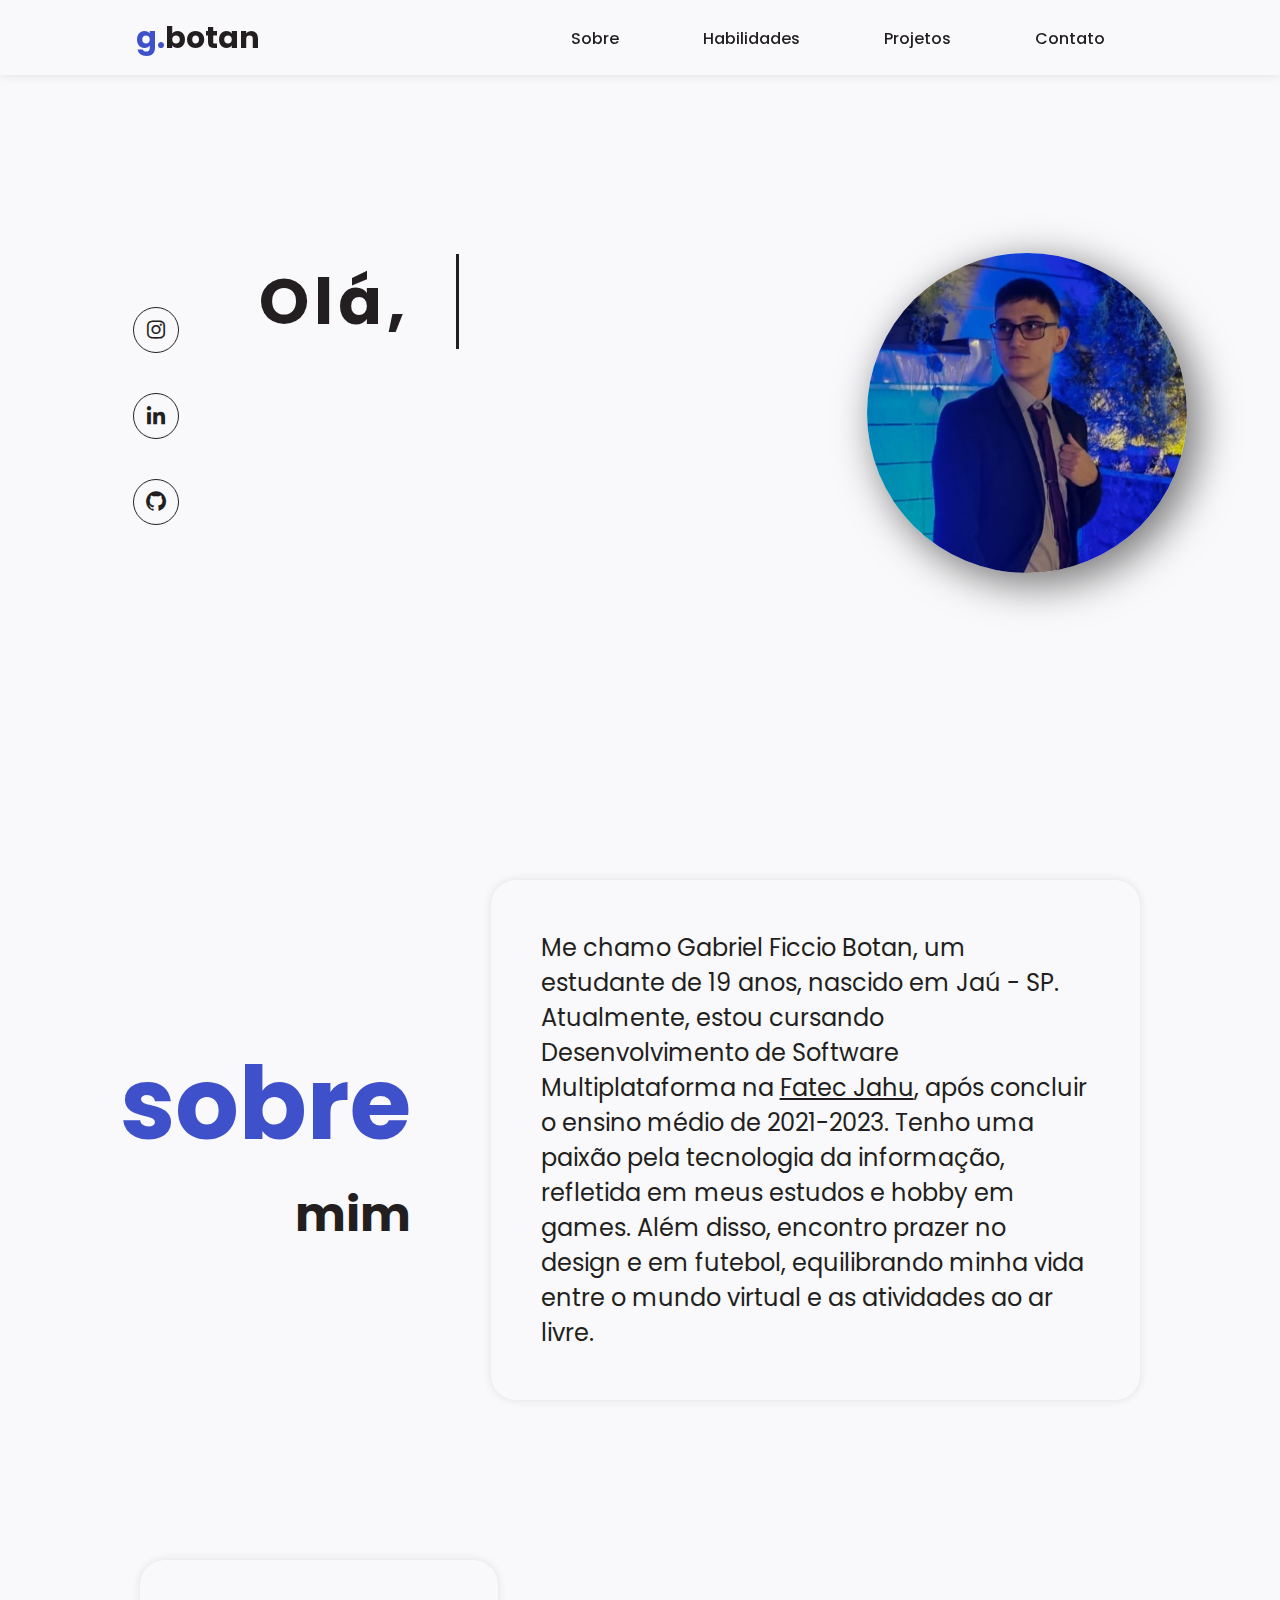
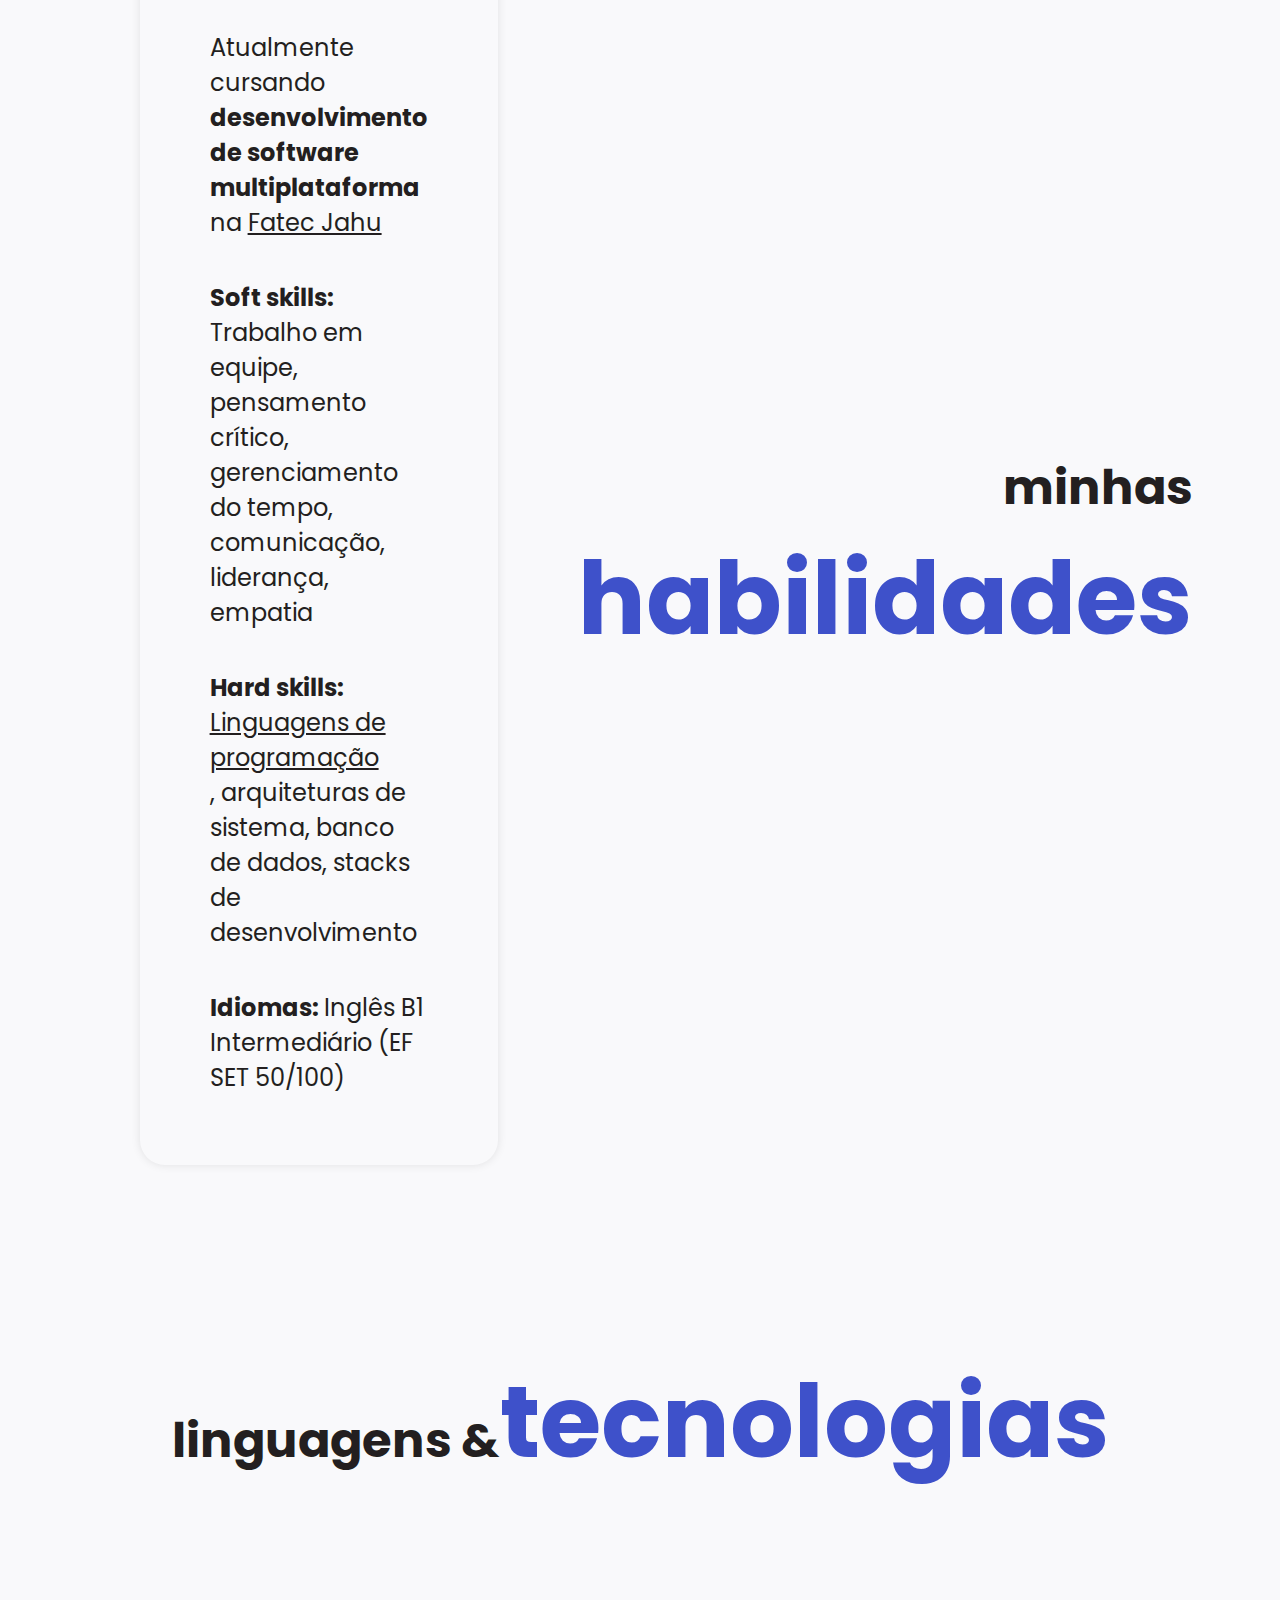
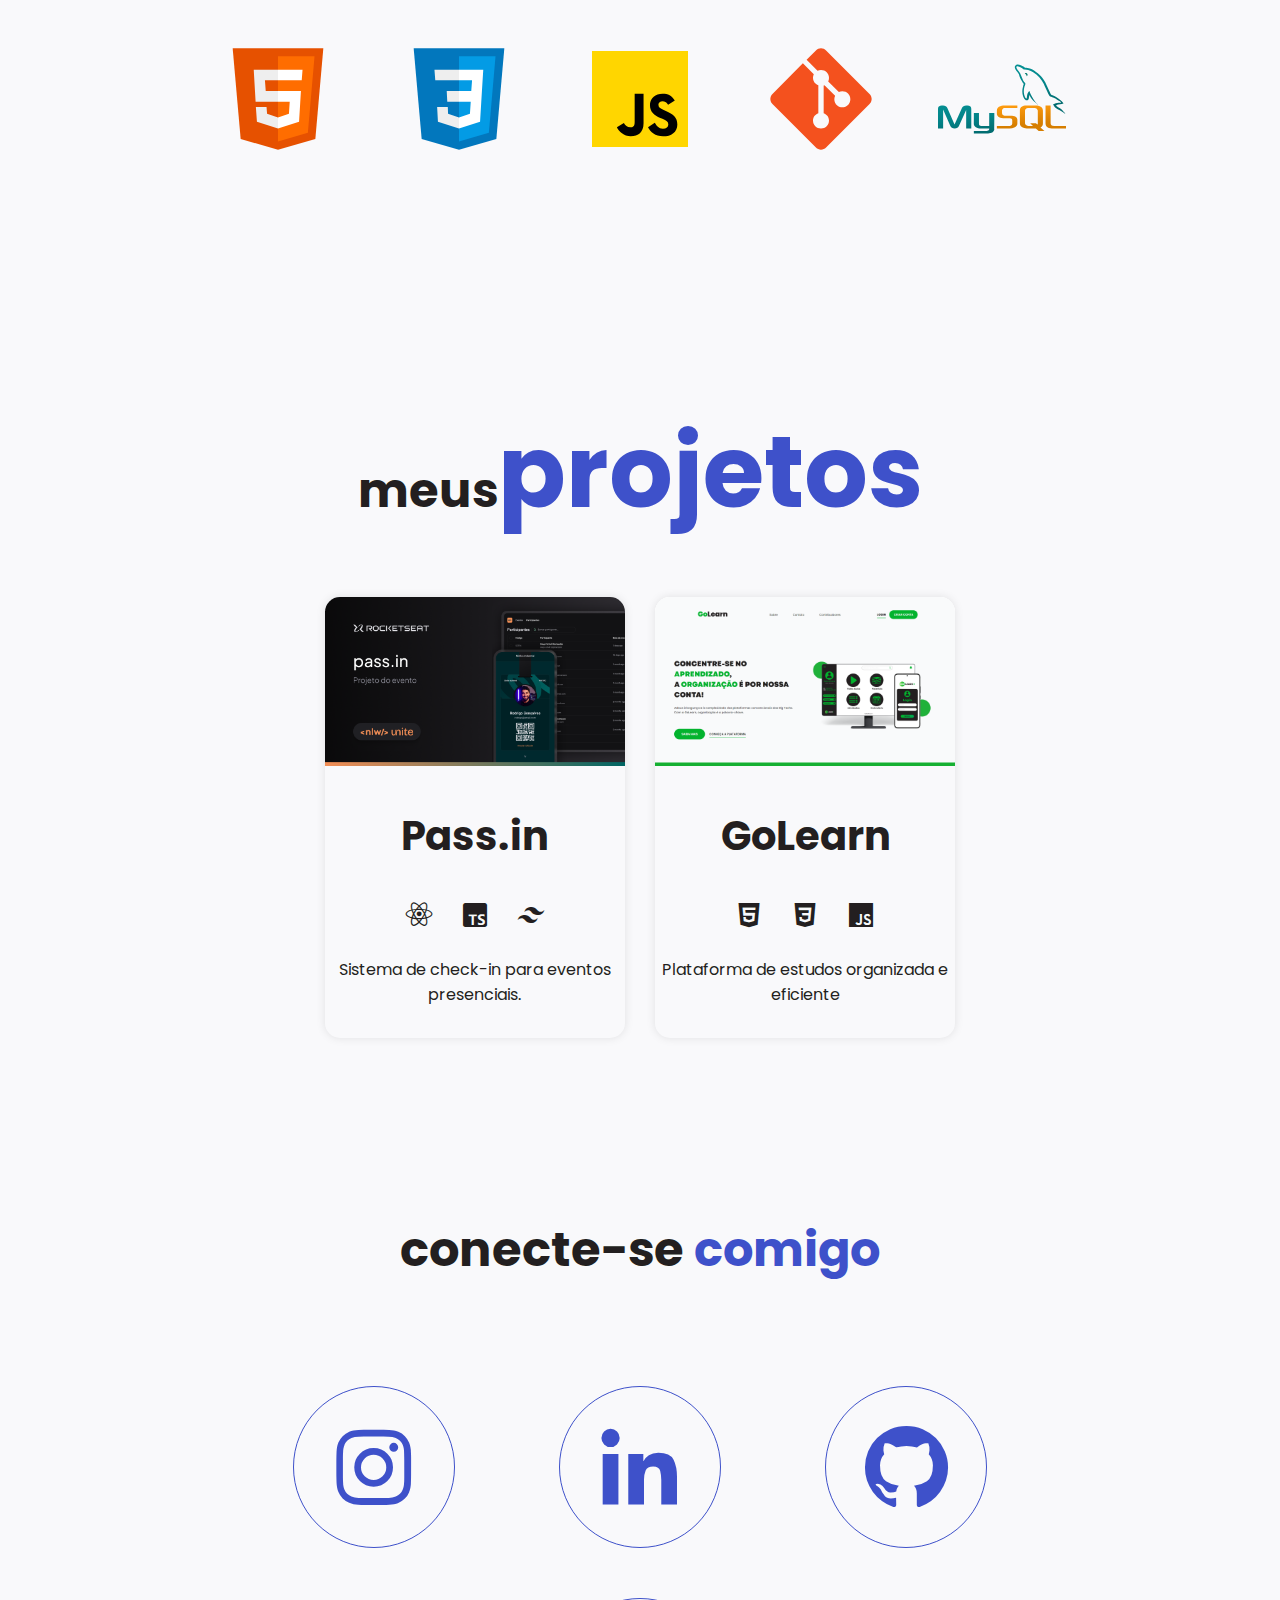
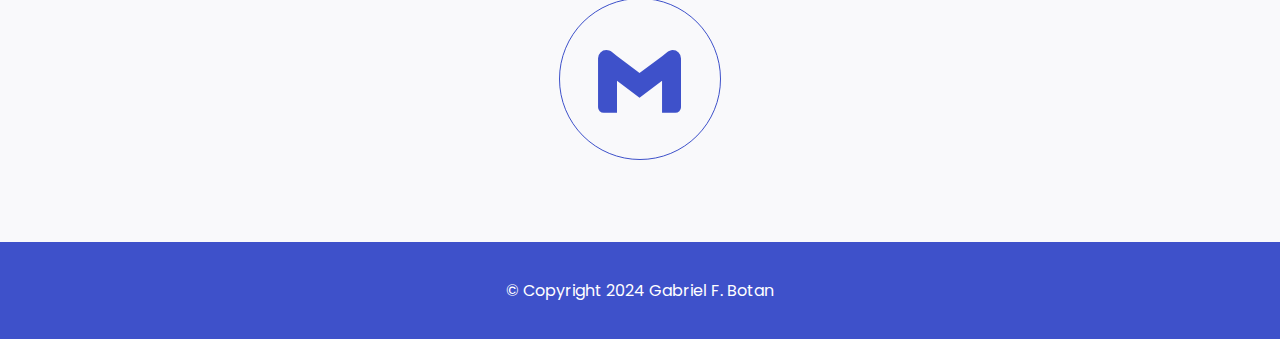
==== commit 09c3ff02: "finished portfolio v1.0" ====
--- a/index.html
+++ b/index.html
@@ -6,6 +6,8 @@
   <meta name="viewport" content="width=device-width, initial-scale=1.0" />
   <title>Portfólio | Gabriel Botan</title>
   <link rel="stylesheet" href="styles/style.css">
+  <link rel="stylesheet" href="styles/header.css">
+  <link rel="stylesheet" href="styles/animation.css">
   <link rel="stylesheet" type="text/css" href="https://unpkg.com/boxicons@2.1.4/css/boxicons.min.css" />
 </head>
 
@@ -14,73 +16,70 @@
     <a href="#home" class="logo"><span>g.</span>botan</a>
     <nav>
       <ul class="nav-links">
-        <li><a href="#about-me">Sobre mim</a></li>
-        <li><a href="#curriculum">Currículo</a></li>
-        <li><a href="#hard-skills">Habilidades</a></li>
+        <li><a href="#about">Sobre</a></li>
+        <li><a href="#skills">Habilidades</a></li>
         <li><a href="#projects">Projetos</a></li>
+        <li><a href="#contact">Contato</a></li>
       </ul>
     </nav>
-    <a href="#contacts"><button>Contato</button></a>
   </header>
-  <div class="homeContainer">
-    <section class="home" id="home">
-      <div class="text-typing">
-        <p class="text">Olá,</p>
-        <p class="text">meu nome é</p>
-        <p class="text">Gabriel <span>Botan</span></p>
-      </div>
-      <div class="photo">
-        <img src="assets/images/foto.jpg" alt="" />
-      </div>
-    </section>
-  </div>
-  <div class="aboutContainer">
-    <section class="about-me" id="about-me">
-      <h2 class="title"><span class="emphasis">sobre</span><br>mim</h2>
-      <p class="about-text">
-        Me chamo Gabriel Ficcio Botan, um estudante de 19 anos, nascido em Jaú - SP. Atualmente, estou cursando
-        Desenvolvimento de Software Multiplataforma na Fatec de Jaú, após concluir o ensino médio de 2021-2023. Tenho
-        uma paixão pela tecnologia da informação, refletida em meus estudos e hobby em games. Além disso, encontro
-        prazer no design e em futebol, equilibrando minha vida entre o mundo virtual e as atividades ao ar livre.
-      </p>
-    </section>
-  </div>
-  <div class="cvContainer">
-    <section class="curriculum" id="curriculum">
-      <ul class="cv-body">
-        <li>
-          Atualmente cursando <b>desenvolvimento de software multiplataforma</b> na Fatec Jahu
-        </li>
-        <li>
-          <b>Soft skills: </b>Trabalho em equipe, pensamento crítico, gerenciamento do tempo, comunicação, liderança, empatia
-        </li>
-        <li>
-          <b>Hard skills: </b><a href="#hard-skills">Linguagens de programação</a>, arquiteturas de sistema, banco de
-          dados, stacks de desenvolvimento, ferramentas
-        </li>
-        <li>
-          <b>Idiomas: </b>Inglês B1 Intermediário (EF SET 50/100)
-        </li>
-      </ul>
-      <h2 class="title">meu<br><span class="emphasis">currículo</span></h2>
-    </section>
-  </div>
-  <div class="hsContainer">
-    <section class="hard-skills" id="hard-skills">
-      <h2 class="title">linguagens &<span class="emphasis">tecnologias</span></h2>
-      <p class="hs-body">
-        <img src="assets/icons/html.svg" alt="">
-        <img src="assets/icons/css.svg" alt="">
-        <img src="assets/icons/javascript.svg" alt="">
-        <img src="assets/icons/git.svg" alt="">
-        <img src="assets/icons/mysql.svg" alt="">
-      </p>
-    </section>
-  </div>
-  <div class="projectsContainer">
-    <section class="projects" id="projects">
-      <h2 class="title">meus<span class="emphasis">projetos</span></h2>
-      <div class="projects-display">
+  <section class="homeContainer" id="home">
+    <div class="homeIcons">
+      <a href="https://www.instagram.com/botan.gabriel/"><i class="bx bxl-instagram"></i></a>
+      <a href="https://www.linkedin.com/in/gabrielficciobotan/"><i class="bx bxl-linkedin"></i></a>
+      <a href="https://github.com/gabrielbotandev"><i class="bx bxl-github"></i></a>
+    </div>
+    <div class="text-typing">
+      <p class="text">Olá,</p>
+      <p class="text">meu nome é</p>
+      <p class="text">Gabriel <span>Botan</span></p>
+    </div>
+    <div class="photo">
+      <img src="assets/images/foto.jpg" alt="" />
+    </div>
+  </section>
+  <section class="aboutContainer" id="about">
+    <h2 class="title"><span class="emphasis">sobre</span><br>mim</h2>
+    <p class="aboutText">
+      Me chamo Gabriel Ficcio Botan, um estudante de 19 anos, nascido em Jaú - SP. Atualmente, estou cursando
+      Desenvolvimento de Software Multiplataforma na <a href="fatec.html">Fatec Jahu</a>, após concluir o ensino médio de 2021-2023. Tenho
+      uma paixão pela tecnologia da informação, refletida em meus estudos e hobby em games. Além disso, encontro
+      prazer no design e em futebol, equilibrando minha vida entre o mundo virtual e as atividades ao ar livre.
+    </p>
+  </section>
+  <section class="skillsContainer" id="skills">
+    <ul class="skillsText">
+      <li>
+        Atualmente cursando <b>desenvolvimento de software multiplataforma</b> na <a href="fatec.html">Fatec Jahu</a>
+      </li>
+      <li>
+        <b>Soft skills: </b>Trabalho em equipe, pensamento crítico, gerenciamento do tempo, comunicação, liderança,
+        empatia
+      </li>
+      <li>
+        <b>Hard skills: </b><a href="#tech">Linguagens de programação</a>, arquiteturas de sistema, banco de
+        dados, stacks de desenvolvimento
+      </li>
+      <li>
+        <b>Idiomas: </b>Inglês B1 Intermediário (EF SET 50/100)
+      </li>
+    </ul>
+    <h2 class="title">minhas<br><span class="emphasis">habilidades</span></h2>
+  </section>
+  <section class="techContainer" id="tech">
+    <h2 class="title">linguagens &<span class="emphasis">tecnologias</span></h2>
+    <p class="techBody">
+      <img src="assets/icons/html.svg" alt="">
+      <img src="assets/icons/css.svg" alt="">
+      <img src="assets/icons/javascript.svg" alt="">
+      <img src="assets/icons/git.svg" alt="">
+      <img src="assets/icons/mysql.svg" alt="">
+    </p>
+  </section>
+  <section class="projectsContainer" id="projects">
+    <h2 class="title">meus<span class="emphasis">projetos</span></h2>
+    <div class="projectShow">
+      <a href="https://github.com/gabrielbotandev/pass-in-reactjs">
         <div class="project">
           <img src="assets/images/passin.png" alt="projeto 1">
           <h2>Pass.in</h2>
@@ -90,8 +89,9 @@
             <i class='bx bxl-tailwind-css'></i>
           </div>
           <p>Sistema de check-in para eventos presenciais.</p>
-          <a href="https://github.com/gabrielbotandev/pass-in-reactjs">Veja mais</a>
         </div>
+      </a>
+      <a href="https://github.com/GoLearn-App">
         <div class="project">
           <img src="assets/images/golearn.svg" alt="projeto 2">
           <h2>GoLearn</h2>
@@ -100,46 +100,30 @@
             <i class='bx bxl-css3'></i>
             <i class='bx bxl-javascript'></i>
           </div>
-          <p>Plataforma de estudos</p>
-          <a href="https://github.com/GoLearn-App">Veja mais</a>
+          <p>Plataforma de estudos organizada e eficiente</p>
         </div>
-        <div class="project">
-          <img src="assets/images/passin.png" alt="projeto 1">
-          <h2>Pass.in</h2>
-          <div class="project-use">
-            <i class='bx bxl-react'></i>
-            <i class='bx bxl-typescript'></i>
-            <i class='bx bxl-tailwind-css'></i>
-          </div>
-          <p>Sistema de check-in para eventos presenciais.</p>
-          <a href="https://github.com/gabrielbotandev/pass-in-reactjs">Veja mais</a>
-        </div>
-      </div>
-    </section>
-  </div>
-  <div class="contactsContainer">
-    <section class="contacts" id="contacts">
-      <h2 class="title">conecte-se <span>comigo</span></h2>
-      <div class="contact">
-        <a href="https://www.instagram.com/botan.gabriel/">
-          <i class="bx bxl-instagram"></i>
-        </a>
-        <a href="https://www.linkedin.com/in/gabrielficciobotan/">
-          <i class="bx bxl-linkedin"></i>
-        </a>
-        <a href="https://github.com/gabrielbotandev">
-          <i class="bx bxl-github"></i>
-        </a>
-        <a href="mailto:gabrielficciobotan@gmail.com">
-          <i class="bx bxl-gmail"></i>
-        </a>
-    </section>
-    <footer>
-      <div class="footer">
-        <p>&copy 2024 Gabriel F. Botan</p>
-      </div>
-    </footer>
-  </div>
+      </a>
+    </div>
+  </section>
+  <section class="contactContainer" id="contact">
+    <h2 class="title">conecte-se <span>comigo</span></h2>
+    <div class="contactIcons">
+      <a href="https://www.instagram.com/botan.gabriel/">
+        <i class="bx bxl-instagram"></i>
+      </a>
+      <a href="https://www.linkedin.com/in/gabrielficciobotan/">
+        <i class="bx bxl-linkedin"></i>
+      </a>
+      <a href="https://github.com/gabrielbotandev">
+        <i class="bx bxl-github"></i>
+      </a>
+      <a href="mailto:gabrielficciobotan@gmail.com">
+        <i class="bx bxl-gmail"></i>
+      </a>
+  </section>
+  <footer>
+    <p>&copy Copyright 2024 Gabriel F. Botan</p>
+  </footer>
 </body>
 
 </html>--- a/styles/style.css
+++ b/styles/style.css
@@ -3,7 +3,6 @@
 :root {
     --bg-color: #F9F9FB;
     --main-color: #3E51CA;
-    --secondary-color: #3748b3;
     --font-color: #231f20;
 }
 
@@ -17,11 +16,13 @@
     font-family: "Poppins", sans-serif;
     min-height: 100vh;
     margin: 0%;
+    overflow-x: hidden;
 }
 
 section {
     min-height: 100vh;
     padding: 7rem 7% 2rem;
+    width: 100vw;
 }
 
 span {
@@ -29,8 +30,11 @@
 }
 
 .emphasis {
-    color: var(--main-color);
     font-size: 100px;
+}
+
+h2 {
+    color: var(--font-color);
 }
 
 a {
@@ -41,135 +45,70 @@
 }
 
 ::-webkit-scrollbar {
-    width: 0px;
-}
-
-/* -------------------------------------------*/
-/*                   HEADER                   */
-/* -------------------------------------------*/
-
-header {
-    position: fixed;
-    width: 100vw;
-    top: 0;
-    z-index: 100;
-    display: flex;
-    justify-content: space-between;
-    padding: 10px 10%;
-    background-color: var(--bg-color);
-    box-shadow: 0px 0px 10px rgba(0,0,0,0.1);
-}
-
-nav {
-    align-content: center;
-}
-
-.logo {
-    border-radius: 0;
-    font-size: 30px;
-    font-weight: 600;
-    color: var(--font-color);
-    cursor: pointer;
-    padding: 0;
-    transition: .3s ease;
-}
-
-.logo:hover {
-    transform: scale(0.95);
-    transition: .3s ease;
-}
-
-.nav-links {
-    list-style: none;
-    padding: 0px;
-    text-align: center;
-}
-
-.nav-links li {
-    display: inline-block;
-    padding: 0px 20px;
-}
-
-.nav-links a {
-    font-weight: 500;
-    color: var(--font-color);
-    align-content: center;
-    border-radius: 0;
-    margin: 0 20px;
-    padding: 10px 0 5px 0;
-    border-bottom: 3px solid transparent;
-    transition: .3s ease;
-}
-
-.nav-links a:hover {
-    color: var(--main-color);
-    border-bottom: 3px solid var(--main-color);
-}
-
-button {
-    font-family: "Poppins", sans-serif;
-    letter-spacing: 2px;
-    padding: 10px 25px;
-    border: 1px solid var(--main-color);
+    width: 10px;
+}
+
+::-webkit-scrollbar-thumb {
+    background-color: var(--main-color);
     border-radius: 50px;
-    background-color: var(--main-color);
-    color: var(--bg-color);
-    cursor: pointer;
-    transition: .5s ease 0s;
-}
-
-a,
-button {
-    align-content: center;
-    font-weight: 500;
-    font-size: 16px;
-}
-
-button:hover {
-    background-color: var(--secondary-color);
-    color: var(--bg-color);
-    transform: scale(0.95);
-}
-
-/* -------------------------------------------*/
-/*                   HOME                     */
-/* -------------------------------------------*/
-
-.homeContainer section {
-    padding: 0;
-}
-
-.home {
+}
+
+/* -------------------------------------------*/
+/*               HOME SECTION                 */
+/* -------------------------------------------*/
+
+.homeContainer {
+    min-height: 80vh;
     display: flex;
     align-items: center;
     justify-content: center;
-    padding: 2rem 7% 2rem;
+    padding: 7rem 0 0;
 }
 
 .text {
     color: var(--font-color);
-    font-size: 4em;
+    font-size: 4rem;
     letter-spacing: 5px;
     border-right: 4px solid;
-    width: 99.5%;
-    font-weight: 500;
-    white-space: nowrap;
+    font-weight: 700;
     overflow: hidden;
     padding: 0;
-    margin: 30px;
+    margin: 20px;
+}
+
+.homeIcons {
+    padding: 20px;
+    display: flex;
+    flex-direction: column;
+    align-items: initial;
+    justify-content: left;
+}
+
+.homeIcons i {
+    padding: 10px;
+    margin: 20px;
+    border: 1px solid var(--font-color);
+    border-radius: 50px;
+    font-size: 1.5rem;
+    color: var(--font-color);
+    transition: all .3s ease;
+    cursor: pointer;
+}
+
+.homeIcons i:hover {
+    color: var(--bg-color);
+    background-color: var(--font-color);
 }
 
 .photo img {
-    float: right;
-    margin-left: 50px;
     border-radius: 50%;
     width: 20rem;
     box-shadow: 10px 10px 39px 3px rgba(0, 0, 0, 0.50);
 }
 
 .text-typing {
-    width: 629px;
-    margin-right: 50px;
+    padding: 20px;
+    margin-right: 3rem;
 }
 
 .text-typing p {
@@ -178,276 +117,173 @@
     overflow: hidden;
 }
 
-.text-typing p:nth-child(1) {
-    width: 200px;
-    -webkit-animation: type 1s steps(4, end);
-    animation: type 0.5s steps(4, end);
-    -webkit-animation-fill-mode: forwards;
-    animation-fill-mode: forwards;
-}
-
-.text-typing p:nth-child(2) {
-    width: 520px;
-    opacity: 0;
-    -webkit-animation: type2 1s steps(10, end);
-    animation: type2 1s steps(10, end);
-    -webkit-animation-delay: 0s;
-    animation-delay: 1.3s;
-    -webkit-animation-fill-mode: forwards;
-    animation-fill-mode: forwards;
-}
-
-.text-typing p:nth-child(3) {
-    width: 520px;
-    opacity: 0;
-    -webkit-animation: type3 1.5s steps(13, end),
-        blink 0.5s step-end infinite alternate;
-    animation: type3 1s steps(13, end), blink 0.5s step-end infinite alternate;
-    -webkit-animation-delay: 0s;
-    animation-delay: 2.3s;
-    -webkit-animation-fill-mode: forwards;
-    animation-fill-mode: forwards;
-}
-
-@keyframes type {
-    0% {
-        width: 0;
-    }
-
-    99.9% {
-        border-right: 0.05em solid var(--font-color);
-    }
-
-    100% {
-        border: none;
-    }
-}
-
-@-webkit-keyframes type {
-    0% {
-        width: 0;
-    }
-
-    99.9% {
-        border-right: 0.05em solid var(--font-color);
-    }
-
-    100% {
-        border: none;
-    }
-}
-
-@keyframes type2 {
-    0% {
-        width: 0;
-    }
-
-    1% {
-        opacity: 1;
-    }
-
-    99.9% {
-        border-right: 0.05em solid var(--font-color);
-    }
-
-    100% {
-        opacity: 1;
-        border: none;
-    }
-}
-
-@-webkit-keyframes type2 {
-    0% {
-        width: 0;
-    }
-
-    1% {
-        opacity: 1;
-    }
-
-    99.9% {
-        border-right: 0.05em solid var(--font-color);
-    }
-
-    100% {
-        opacity: 1;
-        border: none;
-    }
-}
-
-@keyframes type3 {
-    0% {
-        width: 0;
-    }
-
-    1% {
-        opacity: 1;
-    }
-
-    100% {
-        opacity: 1;
-    }
-}
-
-@-webkit-keyframes type3 {
-    0% {
-        width: 0;
-    }
-
-    1% {
-        opacity: 1;
-    }
-
-    100% {
-        opacity: 1;
-    }
-}
-
-@keyframes blink {
-    50% {
-        border-color: transparent;
-    }
-}
-
-@-webkit-keyframes blink {
-    50% {
-        border-color: transparent;
-    }
-}
-
-/* -------------------------------------------*/
-/*                ABOUT ME                    */
-/* -------------------------------------------*/
-
-.about-me {
-    display: flex;
-    align-items: center;
-    padding: 0 7% 2rem;
-}
-
-.about-me h2 {
-    font-size: 40px;
-}
-
-.about-me .title {
+/* -------------------------------------------*/
+/*                ABOUT SECTION               */
+/* -------------------------------------------*/
+
+.aboutContainer {
+    min-height: 60vh;
+    display: flex;
+    align-items: center;
+    padding: 10rem 7% 0;
+}
+
+.aboutContainer h2 {
+    font-size: 3rem;
+}
+
+.aboutContainer .title {
     text-align: right;
     padding: 30px;
-}
-
-.about-me img {
+    margin: 0;
+}
+
+.aboutContainer img {
     border-radius: 30px;
     margin: 0 50px 0 50px;
 }
 
-.about-text {
+.aboutText {
     color: var(--font-color);
     margin: 0 50px 0 50px;
     font-size: 1.5rem;
-    border-radius: 108px 25px 108px 25px;
+    border-radius: 25px;
     box-shadow: 0px 0px 10px rgba(0,0,0,0.1);
     padding: 50px;
 }
 
-/* -------------------------------------------*/
-/*                CURRICULUM                  */
-/* -------------------------------------------*/
-
-.curriculum {
-    display: flex;
-    align-items: center;
-}
-
-.curriculum h2 {
-    font-size: 40px;
-}
-
-.curriculum .title {
+.aboutText a {
+    font-size: 1.5rem;
+    color: var(--font-color-color);
+    font-weight: 400;
+    text-decoration: underline;
+    transition: all .3s ease;
+}
+
+.aboutText a:hover {
+    color: var(--main-color);
+}
+
+/* -------------------------------------------*/
+/*              SKILLS SECTION                */
+/* -------------------------------------------*/
+
+.skillsContainer {
+    min-height: 60vh;
+    display: flex;
+    align-items: center;
+    padding: 10rem 7% 0;
+}
+
+.skillsContainer h2 {
+    font-size: 3rem;
+}
+
+.skillsContainer .title {
     text-align: right;
     padding: 30px;
     border-radius: 15px;
 }
 
-.cv-body {
+.skillsText {
     color: var(--font-color);
     margin: 0 50px 0 50px;
     font-size: 1.5rem;
-    border-radius: 25px 108px 25px 108px;
+    border-radius: 25px;
     box-shadow: 0px 0px 10px rgba(0,0,0,0.1);
     padding: 50px;
 }
 
-.cv-body li {
+.skillsText li {
     padding: 20px;
     list-style: none;
 }
 
-.cv-body a {
+.skillsText a {
     font-size: 1.5rem;
     color: var(--font-color-color);
     font-weight: 400;
     text-decoration: underline;
-}
-
-.cv-body a:hover {
+    transition: all .3s ease;
+}
+
+.skillsText a:hover {
     color: var(--main-color);
 }
 
 /* -------------------------------------------*/
-/*                HARD SKILLS                 */
-/* -------------------------------------------*/
-
-.hard-skills {
+/*                TECH SECTION                */
+/* -------------------------------------------*/
+
+.techContainer {
+    min-height: 80vh;
     text-align: center;
     padding-bottom: 0;
 }
 
-.hard-skills h2 {
-    font-size: 40px;
-}
-
-.hard-skills .title {
+.techContainer h2 {
+    font-size: 3rem;
+}
+
+.techContainer .title {
     text-align: center;
     padding: 30px;
 }
 
-.hs-body {
+.techBody {
     color: var(--font-color);
     margin: 0 50px 0 50px;
     font-size: 3rem;
     padding: 3rem 3rem 0;
 }
 
-.hs-body img {
+.techBody img {
     width: 8rem;
     margin: 20px;
 }
 
 /* -------------------------------------------*/
-/*                  PROJECTS                  */
-/* -------------------------------------------*/
-
-.projects {
-    text-align: center;
-    padding-bottom: 0;
-}
-
-.projects h2 {
-    font-size: 40px;
-}
-
-.projects .title {
+/*              PROJECTS SECTION              */
+/* -------------------------------------------*/
+
+.projectsContainer {
+    min-height: 80vh;
+    text-align: center;
+    display: flex;
+    flex-direction: column;
+    align-items: center;
+}
+
+.projectsContainer .title {
     margin: 0 50px 50px ;
-}
-
-.projects-display {
-    display: flex;
+    font-size: 3rem;
+}
+
+.projectsContainer h2 {
+    font-size: 2.5rem;
+}
+
+.projectShow {
+    display: flex;
+    width: 60%;
+}
+
+.projectShow a {
+    color: var(--font-color);
+    text-decoration: none;
 }
 
 .project {
     border-radius: 15px;
     padding-bottom: 15px;
-    margin: 0 15px 0 15px;
+    margin: 0 15px;
     box-shadow: 0px 0px 10px rgba(0,0,0,0.1);
+    transition: all 0.3s ease;
+    cursor: pointer;
+}
+
+.project:hover {
+    transform: scale(1.05);
 }
 
 .project img {
@@ -458,23 +294,6 @@
     margin: 0;
 }
 
-.project a {
-    letter-spacing: 2px;
-    padding: 10px 25px;
-    margin: 15px;
-    border: 1px solid var(--main-color);
-    border-radius: 50px;
-    color: var(--font-color);
-    transition: .5s ease;
-}
-
-.project a:hover {
-    transform: scale(0.95);
-    transition: .5s ease;
-    background-color: var(--main-color);
-    color: var(--bg-color);
-}
-
 .project-use i {
     font-size: 2rem;
     padding: 0 10px;
@@ -482,42 +301,34 @@
 }
 
 /* -------------------------------------------*/
-/*                  CONTACTS                  */
-/* -------------------------------------------*/
-
-.contactsContainer section {
+/*              CONTACTS SECTION              */
+/* -------------------------------------------*/
+
+.contactContainer {
     min-height: 80vh;
-}
-
-.contacts {
-    min-height: 100vh;
-    align-items: center;
-}
-
-.contacts .title {
-    font-size: 2.5rem;
-}
-
-.title {
-    color: var(--font-color);
-    font-size: 30px;
+    align-items: center;
+}
+
+.contactContainer .title {
+    font-size: 3rem;
+    color: var(--font-color);
     text-align: center;
     margin: 2rem 0 0;
 }
 
-.contact {
+.contactIcons {
     text-align: center;
     padding: 50px;
 }
 
-.contact i {
+.contactIcons i {
     font-size: 100px;
     padding: 30px;
     color: var(--main-color);
     transition: .5s ease;
 }
 
-.contact a {
+.contactIcons a {
     border: 1px solid var(--main-color);
     border-radius: 50%;
     background-color: var(--bg-color);
@@ -525,12 +336,12 @@
     transition: .5s ease;
 }
 
-.contact i:hover {
+.contactIcons i:hover {
     color: var(--bg-color);
     transition: .5s ease;
 }
 
-.contact a:hover {
+.contactIcons a:hover {
     background-color: var(--main-color);
     transform: scale(0.9);
 }
@@ -539,15 +350,14 @@
 /*                   FOOTER                   */
 /* -------------------------------------------*/
 
-
-.footer {
+footer {
     background-color: var(--main-color);
     padding: 20px;
     text-align: center;
-}
-
-.footer p {
+    width: 100vw;
+}
+
+footer p {
+    font-family: "Poppins", sans-serif;
     color: white;
-}
-
-
+}--- a/styles/header.css
+++ b/styles/header.css
@@ -0,0 +1,57 @@
+header {
+    position: fixed;
+    width: 100vw;
+    top: 0;
+    z-index: 100;
+    display: flex;
+    justify-content: space-around;
+    background-color: var(--bg-color);
+    box-shadow: 0px 0px 10px rgba(0, 0, 0, 0.1);
+}
+
+nav {
+    align-content: center;
+}
+
+.logo {
+    border-radius: 0;
+    font-size: 30px;
+    font-weight: 700;
+    color: var(--font-color);
+    cursor: pointer;
+    padding: 0;
+    transition: .3s ease;
+    align-content: center;
+}
+
+.logo:hover {
+    transform: scale(0.95);
+    transition: .3s ease;
+}
+
+.nav-links {
+    list-style: none;
+    padding: 0px;
+    text-align: center;
+}
+
+.nav-links li {
+    display: inline-block;
+    padding: 0px 20px;
+}
+
+.nav-links a {
+    font-weight: 500;
+    color: var(--font-color);
+    align-content: center;
+    border-radius: 0;
+    margin: 0 20px;
+    padding: 10px 0 5px 0;
+    border-bottom: 3px solid transparent;
+    transition: .3s ease;
+}
+
+.nav-links a:hover {
+    color: var(--main-color);
+    border-bottom: 3px solid var(--main-color);
+}--- a/styles/animation.css
+++ b/styles/animation.css
@@ -0,0 +1,83 @@
+.text-typing p:nth-child(1) {
+    width: 200px;
+    -webkit-animation: type 1s steps(4, end);
+    animation: type 0.5s steps(4, end);
+    -webkit-animation-fill-mode: forwards;
+    animation-fill-mode: forwards;
+}
+
+.text-typing p:nth-child(2) {
+    width: 520px;
+    opacity: 0;
+    -webkit-animation: type2 1s steps(10, end);
+    animation: type2 1s steps(10, end);
+    -webkit-animation-delay: 0s;
+    animation-delay: 1.3s;
+    -webkit-animation-fill-mode: forwards;
+    animation-fill-mode: forwards;
+}
+
+.text-typing p:nth-child(3) {
+    width: 520px;
+    opacity: 0;
+    -webkit-animation: type3 1.5s steps(13, end),
+        blink 0.5s step-end infinite alternate;
+    animation: type3 1s steps(13, end), blink 0.5s step-end infinite alternate;
+    -webkit-animation-delay: 0s;
+    animation-delay: 2.3s;
+    -webkit-animation-fill-mode: forwards;
+    animation-fill-mode: forwards;
+}
+
+@keyframes type {
+    0% {
+        width: 0;
+    }
+
+    99.9% {
+        border-right: 0.05em solid var(--font-color);
+    }
+
+    100% {
+        border: none;
+    }
+}
+
+@keyframes type2 {
+    0% {
+        width: 0;
+    }
+
+    1% {
+        opacity: 1;
+    }
+
+    99.9% {
+        border-right: 0.05em solid var(--font-color);
+    }
+
+    100% {
+        opacity: 1;
+        border: none;
+    }
+}
+
+@keyframes type3 {
+    0% {
+        width: 0;
+    }
+
+    1% {
+        opacity: 1;
+    }
+
+    100% {
+        opacity: 1;
+    }
+}
+
+@keyframes blink {
+    50% {
+        border-color: transparent;
+    }
+}
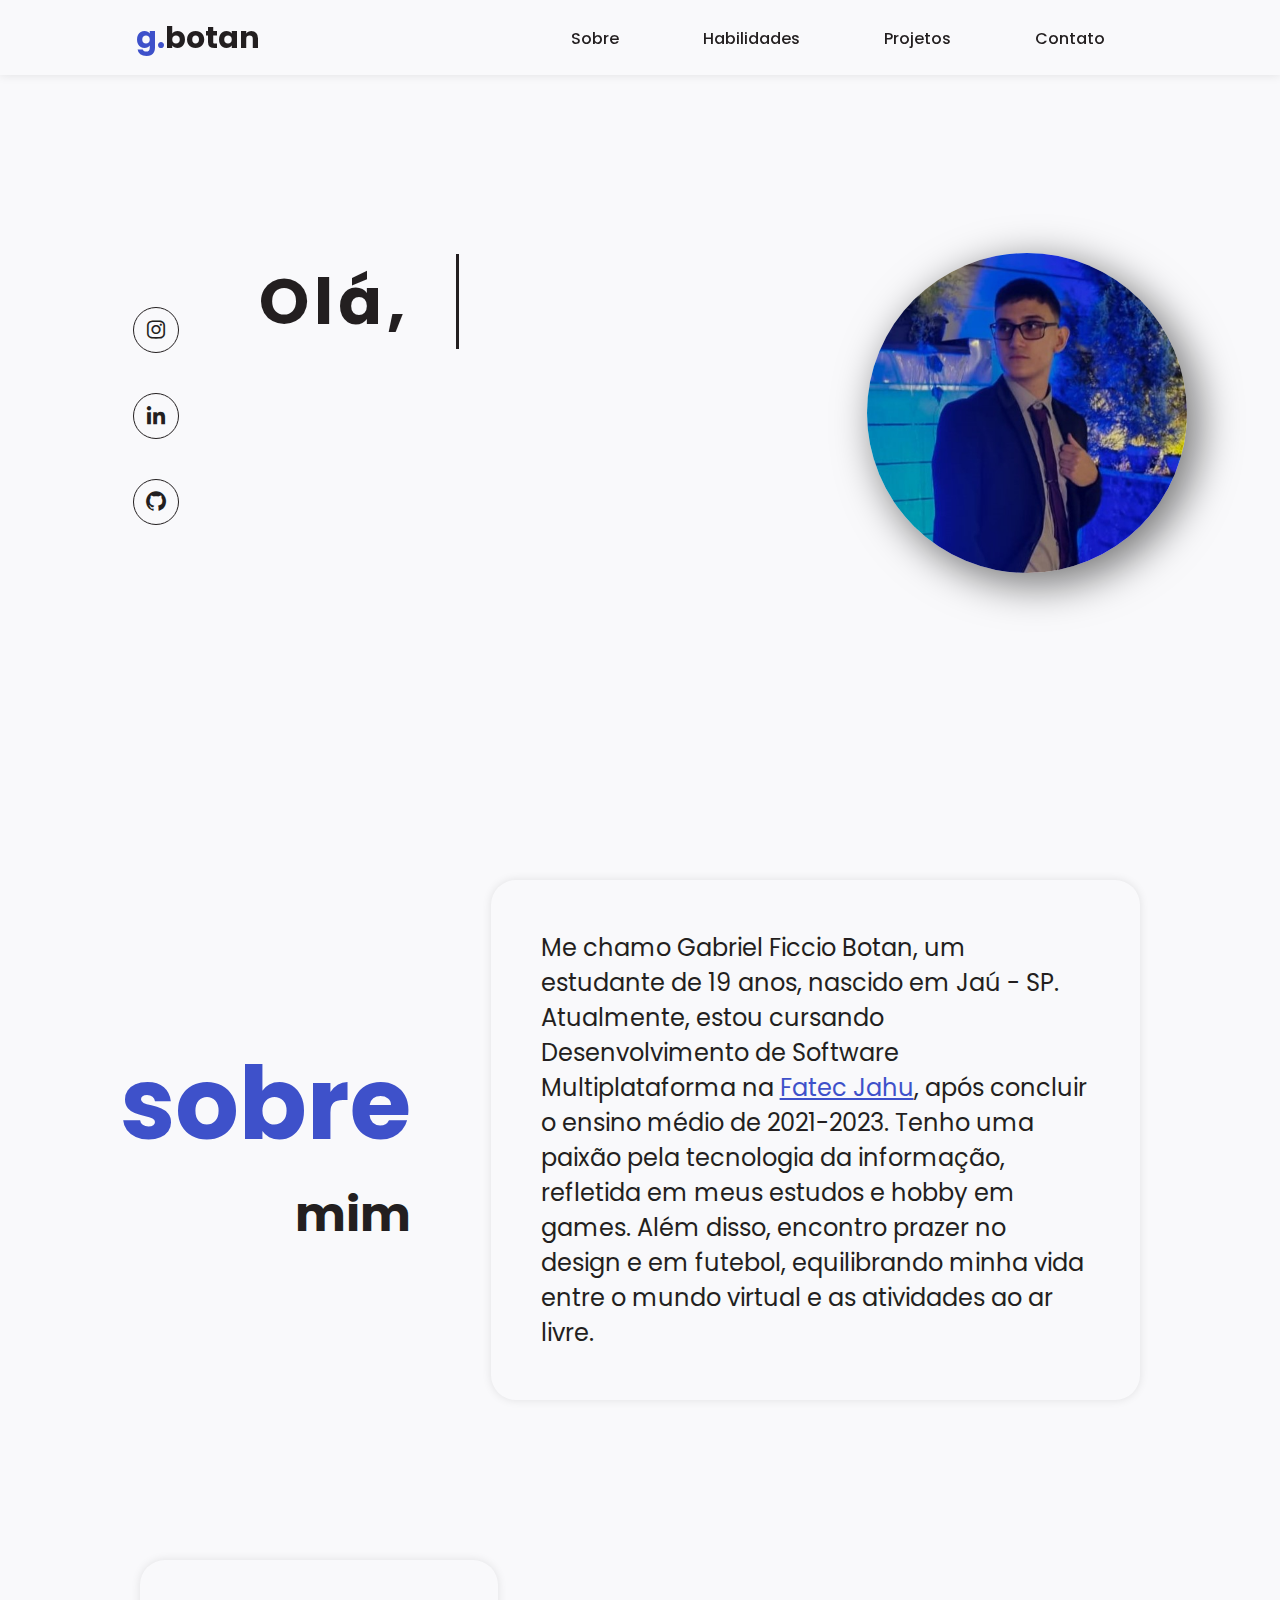
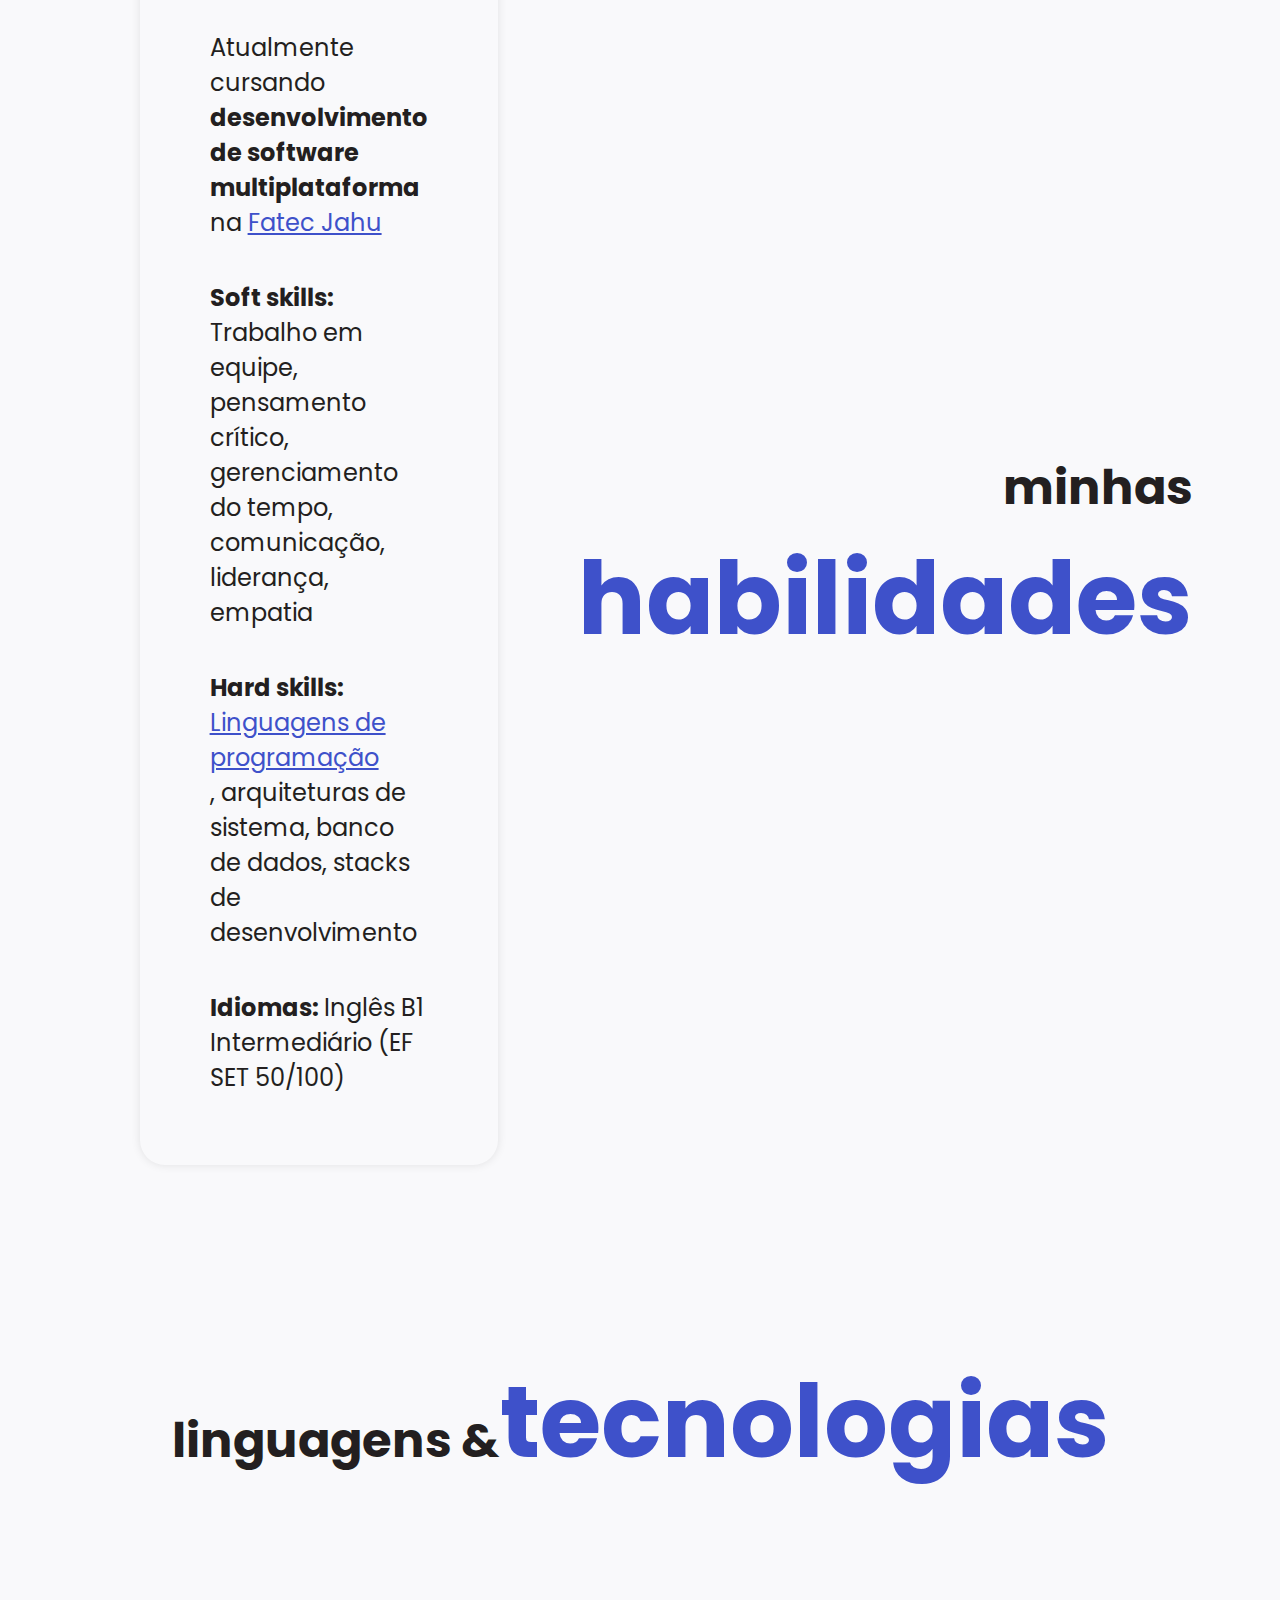
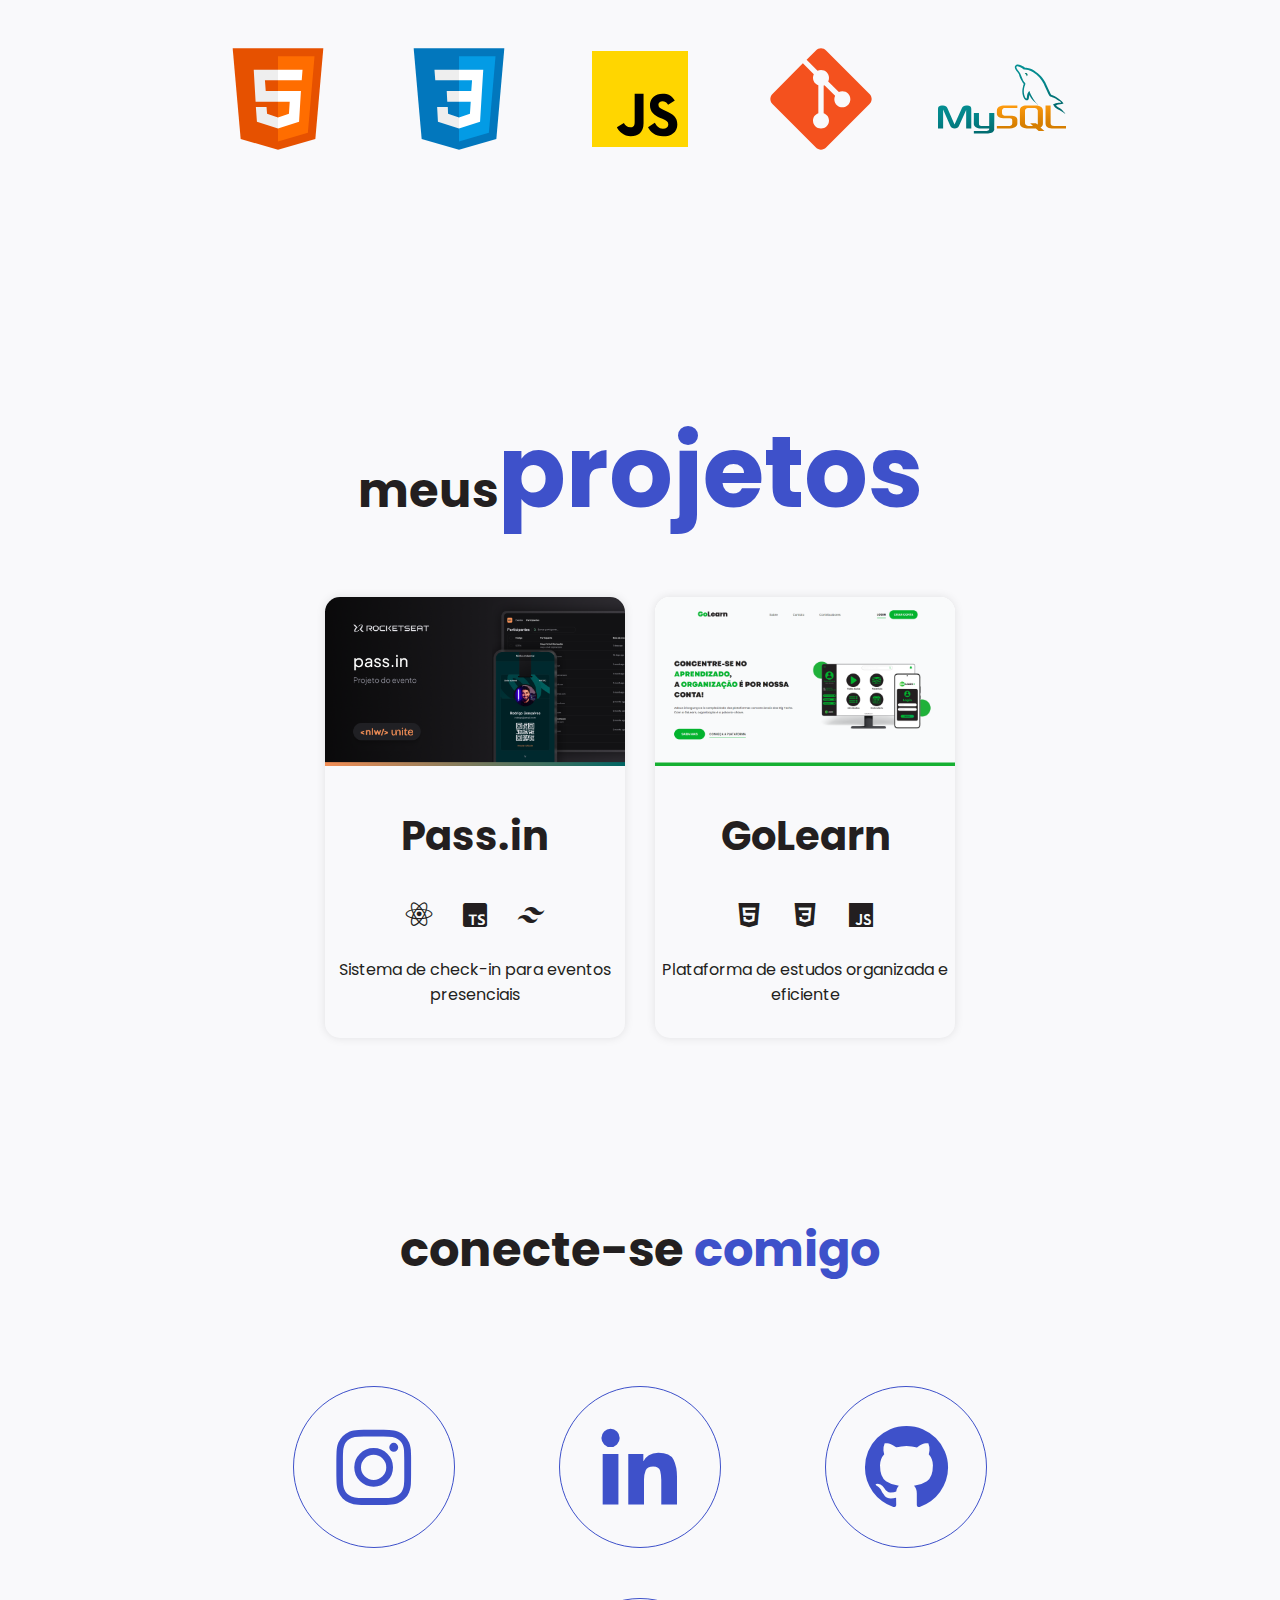
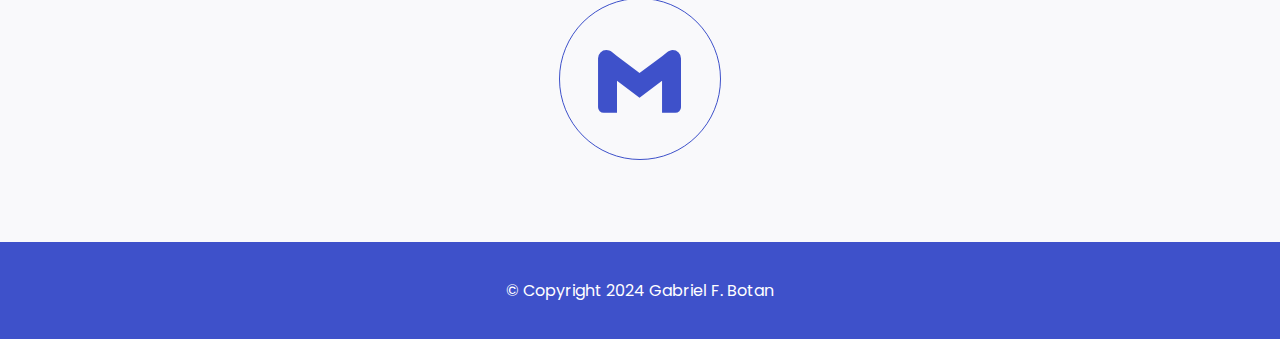
==== commit e19d6c8e: "feat: some design corrections" ====
--- a/index.html
+++ b/index.html
@@ -9,6 +9,7 @@
   <link rel="stylesheet" href="styles/header.css">
   <link rel="stylesheet" href="styles/animation.css">
   <link rel="stylesheet" type="text/css" href="https://unpkg.com/boxicons@2.1.4/css/boxicons.min.css" />
+  <link rel="shortcut icon" type="image/png" href="assets/icons/favicon.svg">
 </head>
 
 <body>
@@ -88,7 +89,7 @@
             <i class='bx bxl-typescript'></i>
             <i class='bx bxl-tailwind-css'></i>
           </div>
-          <p>Sistema de check-in para eventos presenciais.</p>
+          <p>Sistema de check-in para eventos presenciais</p>
         </div>
       </a>
       <a href="https://github.com/GoLearn-App">
--- a/styles/style.css
+++ b/styles/style.css
@@ -3,6 +3,7 @@
 :root {
     --bg-color: #F9F9FB;
     --main-color: #3E51CA;
+    --secondary-color: #2f3c8f;
     --font-color: #231f20;
 }
 
@@ -154,14 +155,14 @@
 
 .aboutText a {
     font-size: 1.5rem;
-    color: var(--font-color-color);
+    color: var(--main-color);
     font-weight: 400;
     text-decoration: underline;
     transition: all .3s ease;
 }
 
 .aboutText a:hover {
-    color: var(--main-color);
+    color: var(--secondary-color);
 }
 
 /* -------------------------------------------*/
@@ -201,14 +202,14 @@
 
 .skillsText a {
     font-size: 1.5rem;
-    color: var(--font-color-color);
+    color: var(--main-color);
     font-weight: 400;
     text-decoration: underline;
     transition: all .3s ease;
 }
 
 .skillsText a:hover {
-    color: var(--main-color);
+    color: var(--secondary-color);
 }
 
 /* -------------------------------------------*/
@@ -283,7 +284,7 @@
 }
 
 .project:hover {
-    transform: scale(1.05);
+    transform: scale(0.95);
 }
 
 .project img {
@@ -325,7 +326,7 @@
     font-size: 100px;
     padding: 30px;
     color: var(--main-color);
-    transition: .5s ease;
+    transition: all .3s ease;
 }
 
 .contactIcons a {
@@ -333,17 +334,16 @@
     border-radius: 50%;
     background-color: var(--bg-color);
     margin: 50px 50px 0 50px;
-    transition: .5s ease;
+    transition: all .3s ease;
 }
 
 .contactIcons i:hover {
     color: var(--bg-color);
-    transition: .5s ease;
 }
 
 .contactIcons a:hover {
     background-color: var(--main-color);
-    transform: scale(0.9);
+    transform: scale(0.95);
 }
 
 /* -------------------------------------------*/
--- a/styles/header.css
+++ b/styles/header.css
@@ -20,13 +20,12 @@
     color: var(--font-color);
     cursor: pointer;
     padding: 0;
-    transition: .3s ease;
+    transition: all .3s ease;
     align-content: center;
 }
 
 .logo:hover {
     transform: scale(0.95);
-    transition: .3s ease;
 }
 
 .nav-links {
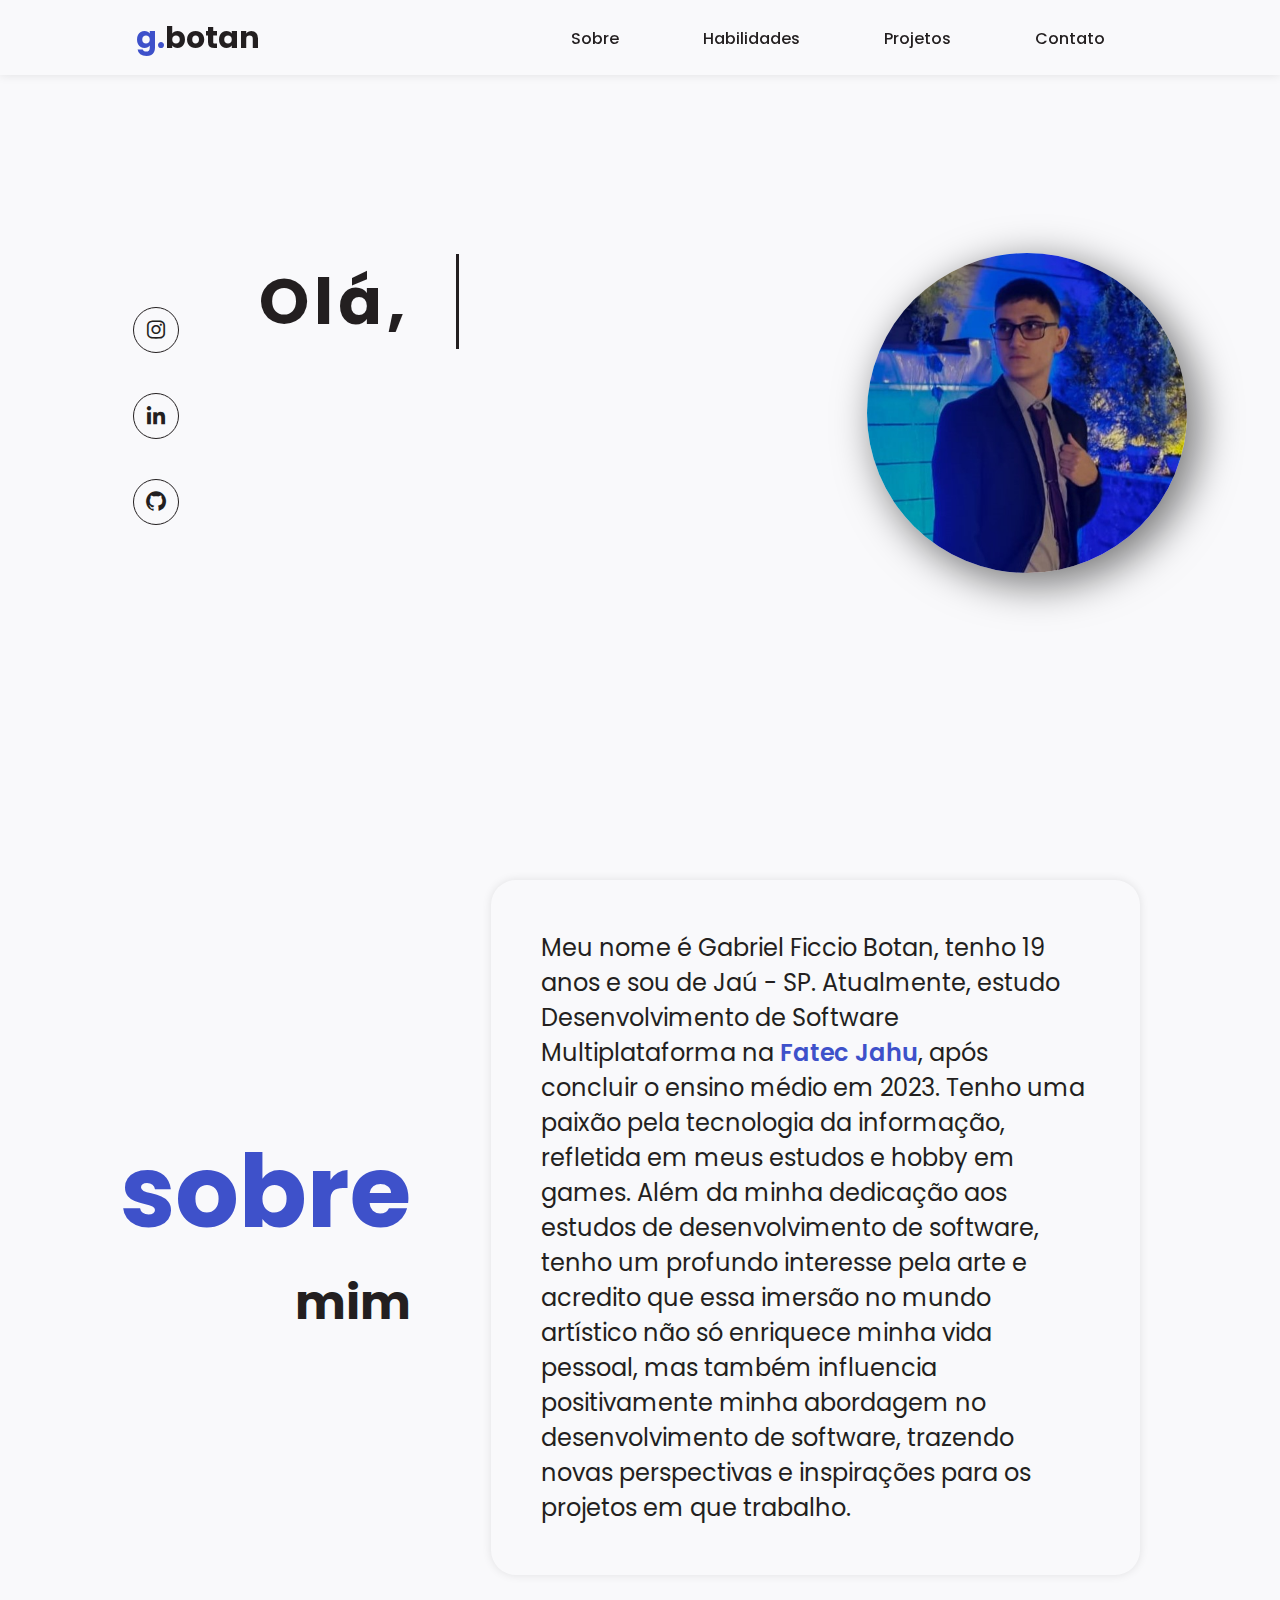
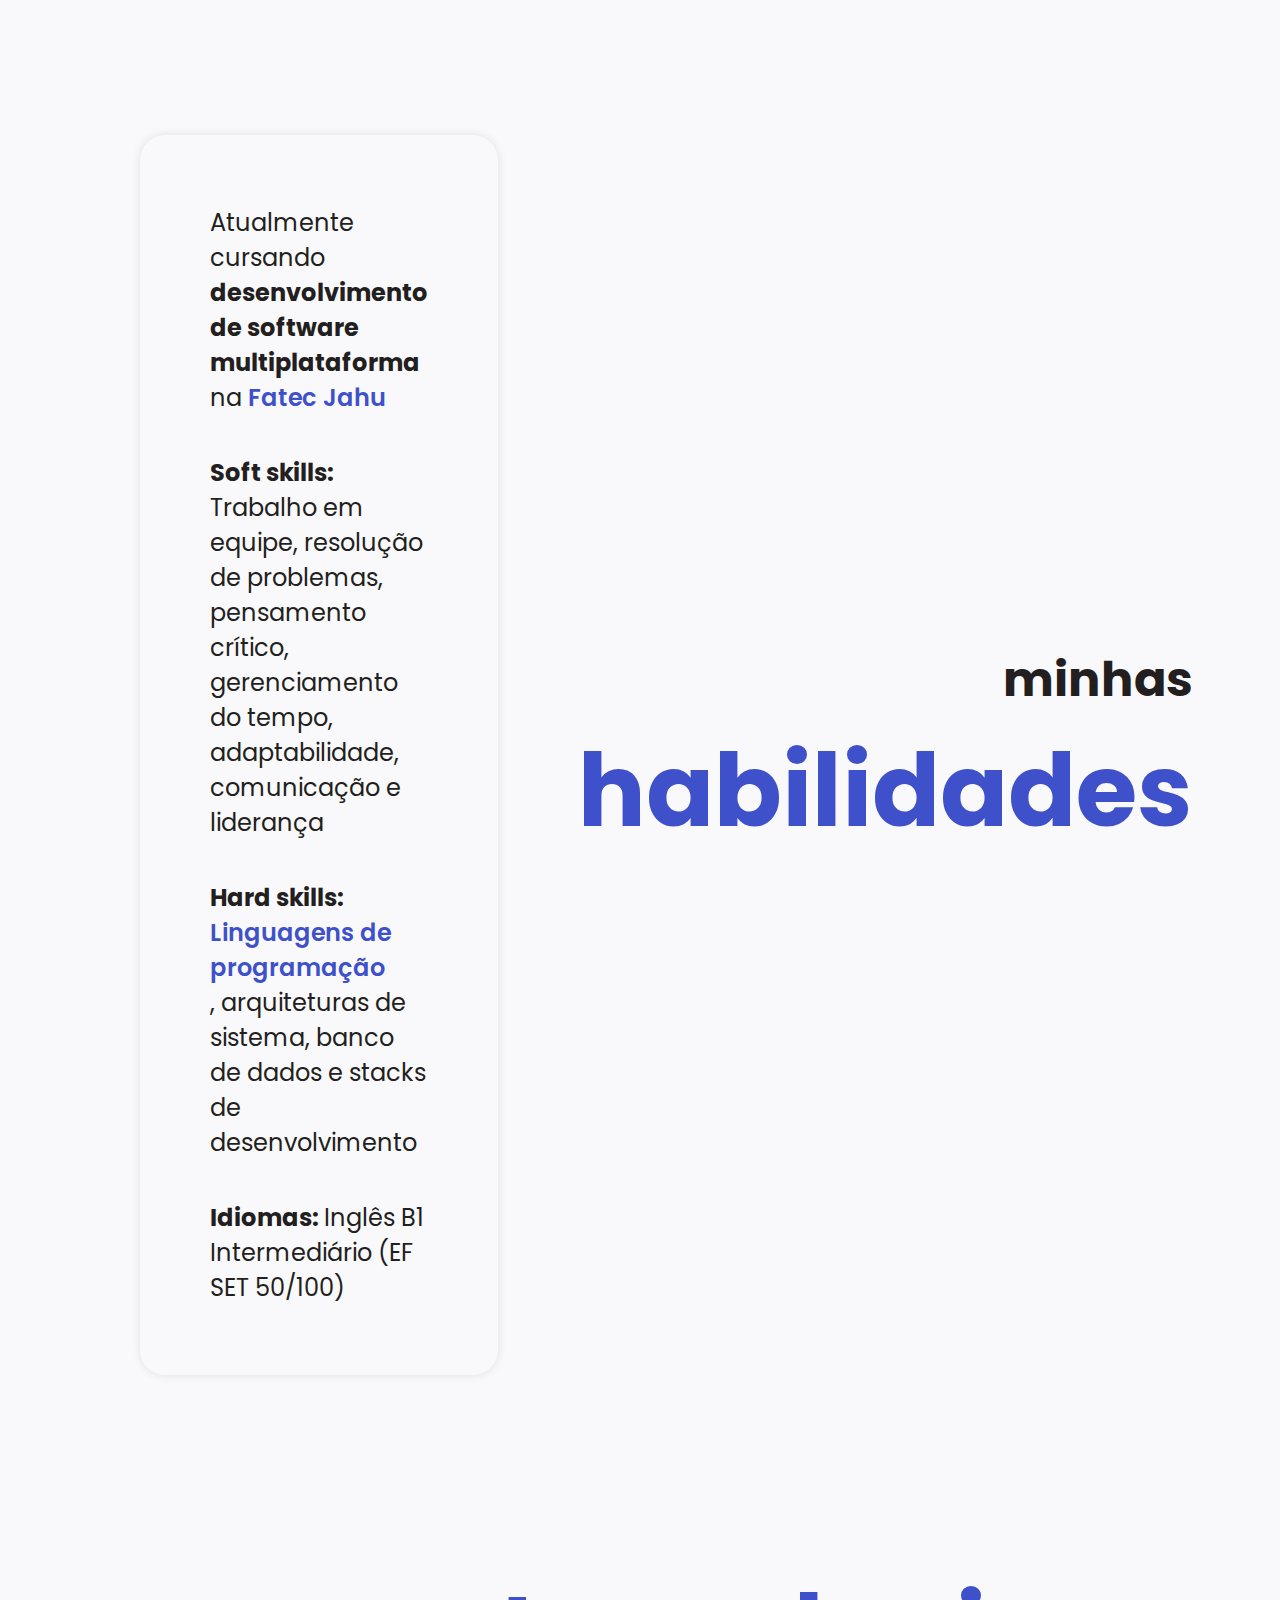
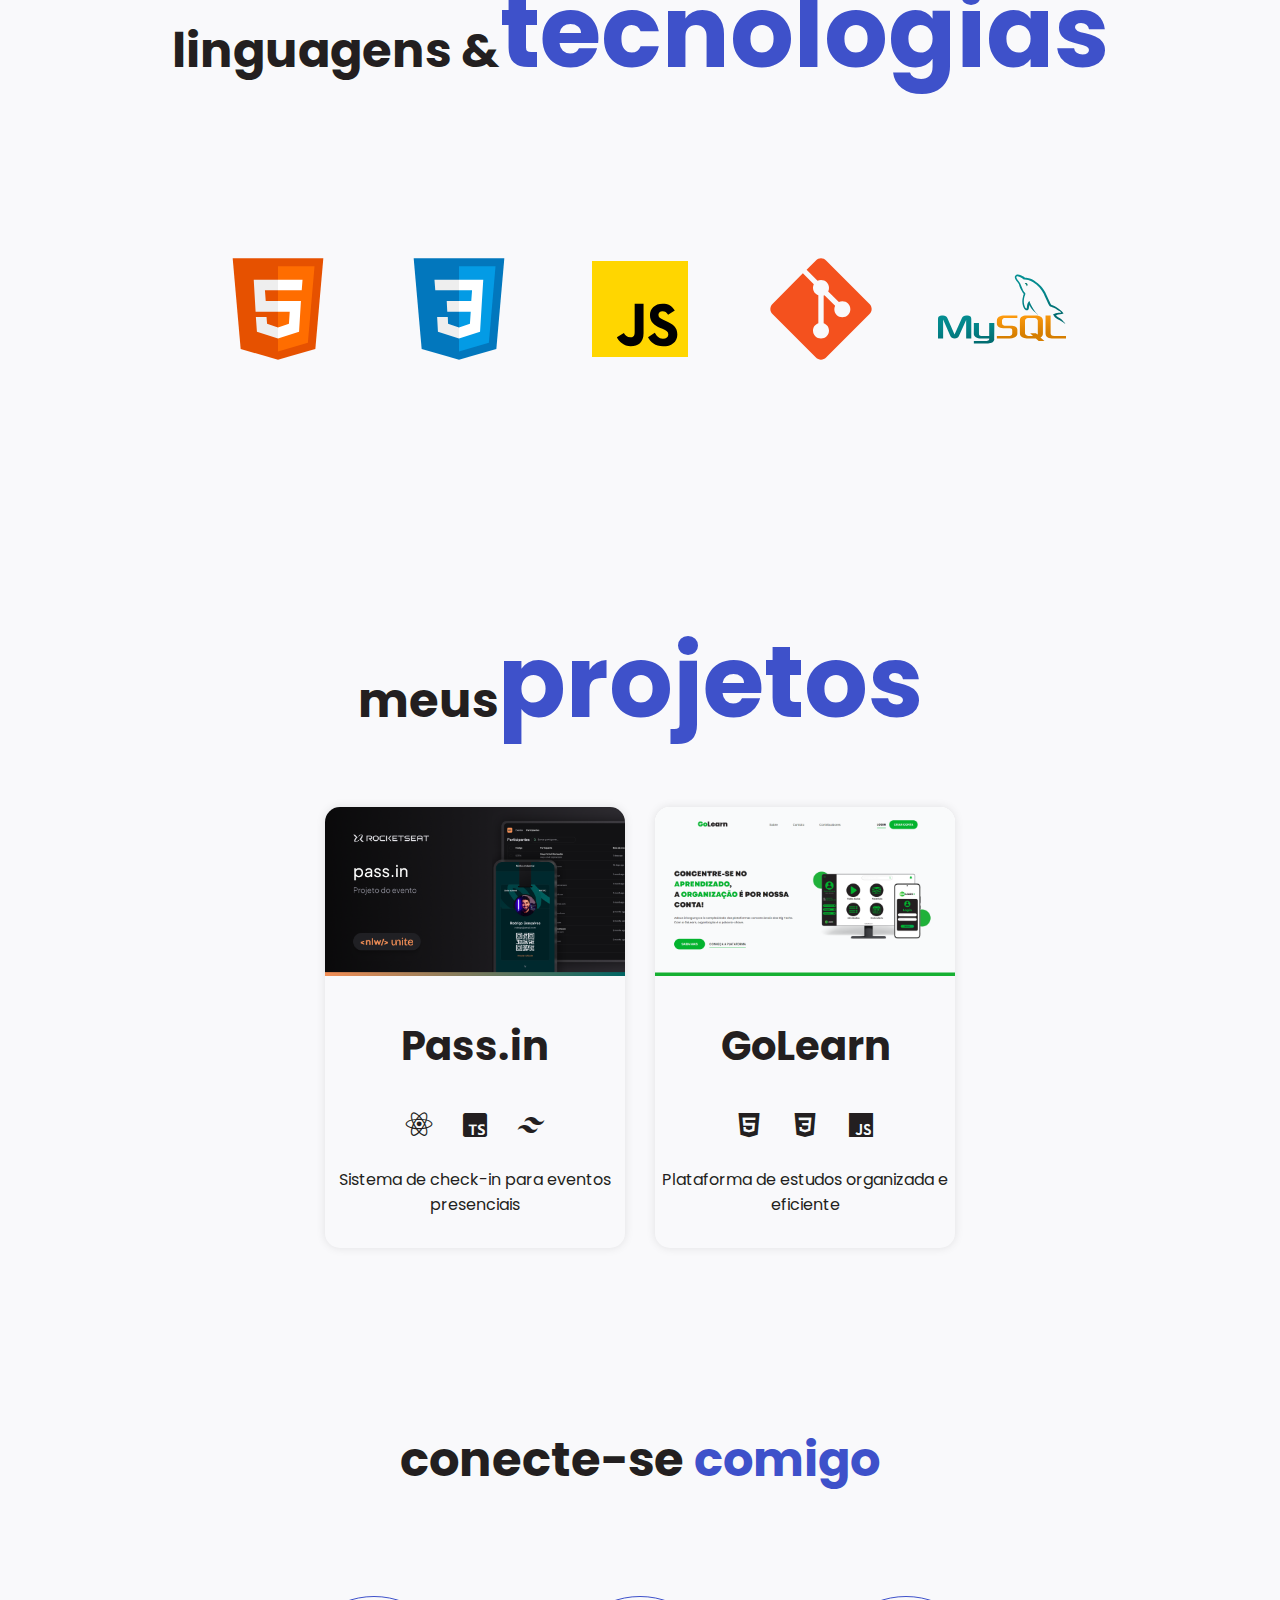
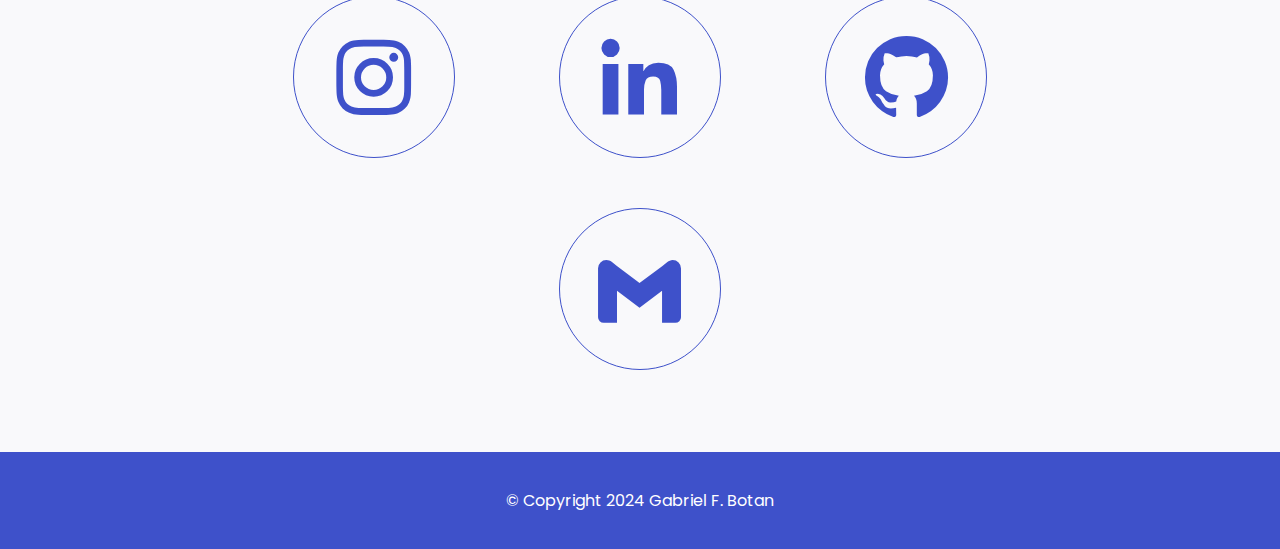
==== commit cbee32b3: "feat: 'about me' section corrections and design changes" ====
--- a/index.html
+++ b/index.html
@@ -42,10 +42,12 @@
   <section class="aboutContainer" id="about">
     <h2 class="title"><span class="emphasis">sobre</span><br>mim</h2>
     <p class="aboutText">
-      Me chamo Gabriel Ficcio Botan, um estudante de 19 anos, nascido em Jaú - SP. Atualmente, estou cursando
-      Desenvolvimento de Software Multiplataforma na <a href="fatec.html">Fatec Jahu</a>, após concluir o ensino médio de 2021-2023. Tenho
-      uma paixão pela tecnologia da informação, refletida em meus estudos e hobby em games. Além disso, encontro
-      prazer no design e em futebol, equilibrando minha vida entre o mundo virtual e as atividades ao ar livre.
+      Meu nome é Gabriel Ficcio Botan, tenho 19 anos e sou de Jaú - SP. Atualmente, estudo Desenvolvimento de Software
+      Multiplataforma na <a href="fatec.html">Fatec Jahu</a>, após concluir o ensino médio em 2023. Tenho uma paixão
+      pela tecnologia da informação, refletida em meus estudos e hobby em games. Além da minha dedicação aos estudos de
+      desenvolvimento de software, tenho um profundo interesse pela arte e acredito que essa imersão no mundo artístico
+      não só enriquece minha vida pessoal, mas também influencia positivamente minha abordagem no desenvolvimento de
+      software, trazendo novas perspectivas e inspirações para os projetos em que trabalho.
     </p>
   </section>
   <section class="skillsContainer" id="skills">
@@ -54,12 +56,12 @@
         Atualmente cursando <b>desenvolvimento de software multiplataforma</b> na <a href="fatec.html">Fatec Jahu</a>
       </li>
       <li>
-        <b>Soft skills: </b>Trabalho em equipe, pensamento crítico, gerenciamento do tempo, comunicação, liderança,
-        empatia
+        <b>Soft skills: </b>Trabalho em equipe, resolução de problemas, pensamento crítico, gerenciamento do tempo,
+        adaptabilidade, comunicação e liderança
       </li>
       <li>
         <b>Hard skills: </b><a href="#tech">Linguagens de programação</a>, arquiteturas de sistema, banco de
-        dados, stacks de desenvolvimento
+        dados e stacks de desenvolvimento
       </li>
       <li>
         <b>Idiomas: </b>Inglês B1 Intermediário (EF SET 50/100)
--- a/styles/style.css
+++ b/styles/style.css
@@ -123,7 +123,7 @@
 /* -------------------------------------------*/
 
 .aboutContainer {
-    min-height: 60vh;
+    min-height: 80vh;
     display: flex;
     align-items: center;
     padding: 10rem 7% 0;
@@ -156,8 +156,7 @@
 .aboutText a {
     font-size: 1.5rem;
     color: var(--main-color);
-    font-weight: 400;
-    text-decoration: underline;
+    font-weight: 600;
     transition: all .3s ease;
 }
 
@@ -170,7 +169,7 @@
 /* -------------------------------------------*/
 
 .skillsContainer {
-    min-height: 60vh;
+    min-height: 80vh;
     display: flex;
     align-items: center;
     padding: 10rem 7% 0;
@@ -203,8 +202,7 @@
 .skillsText a {
     font-size: 1.5rem;
     color: var(--main-color);
-    font-weight: 400;
-    text-decoration: underline;
+    font-weight: 600;
     transition: all .3s ease;
 }
 
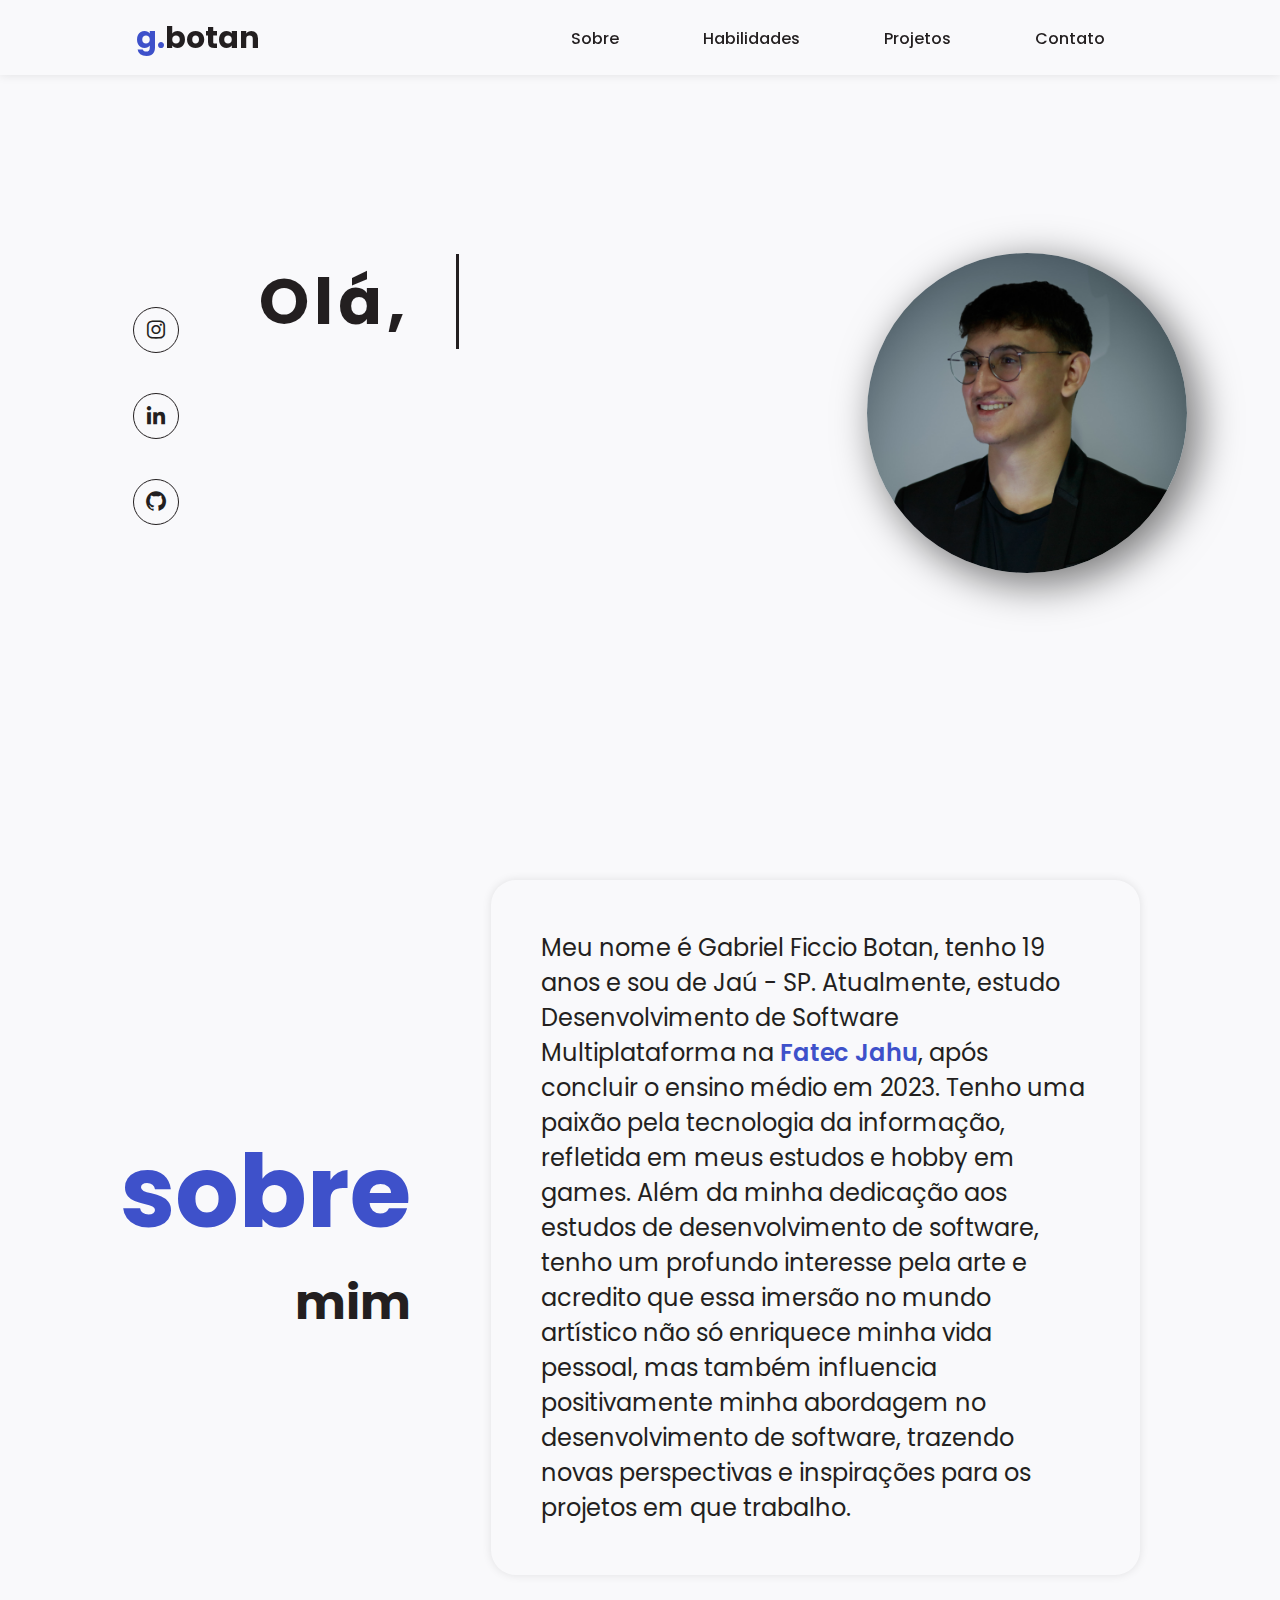
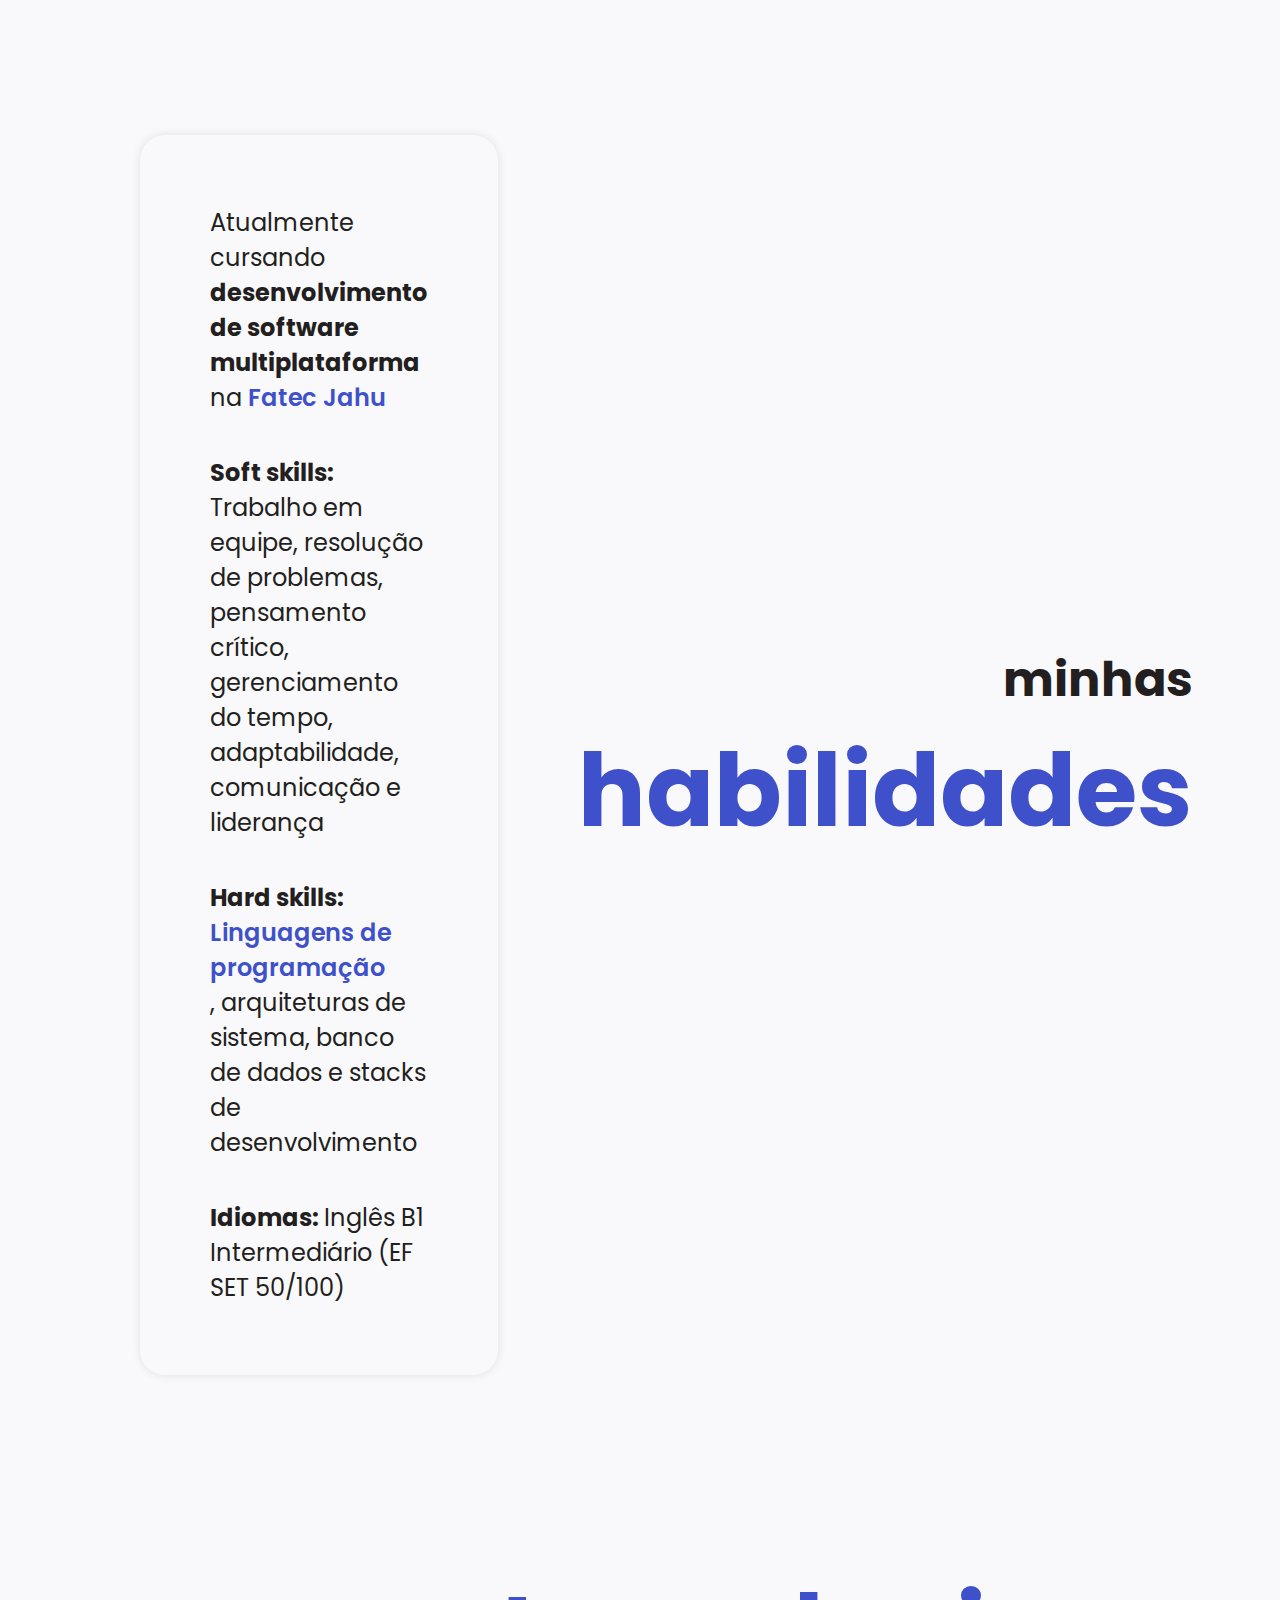
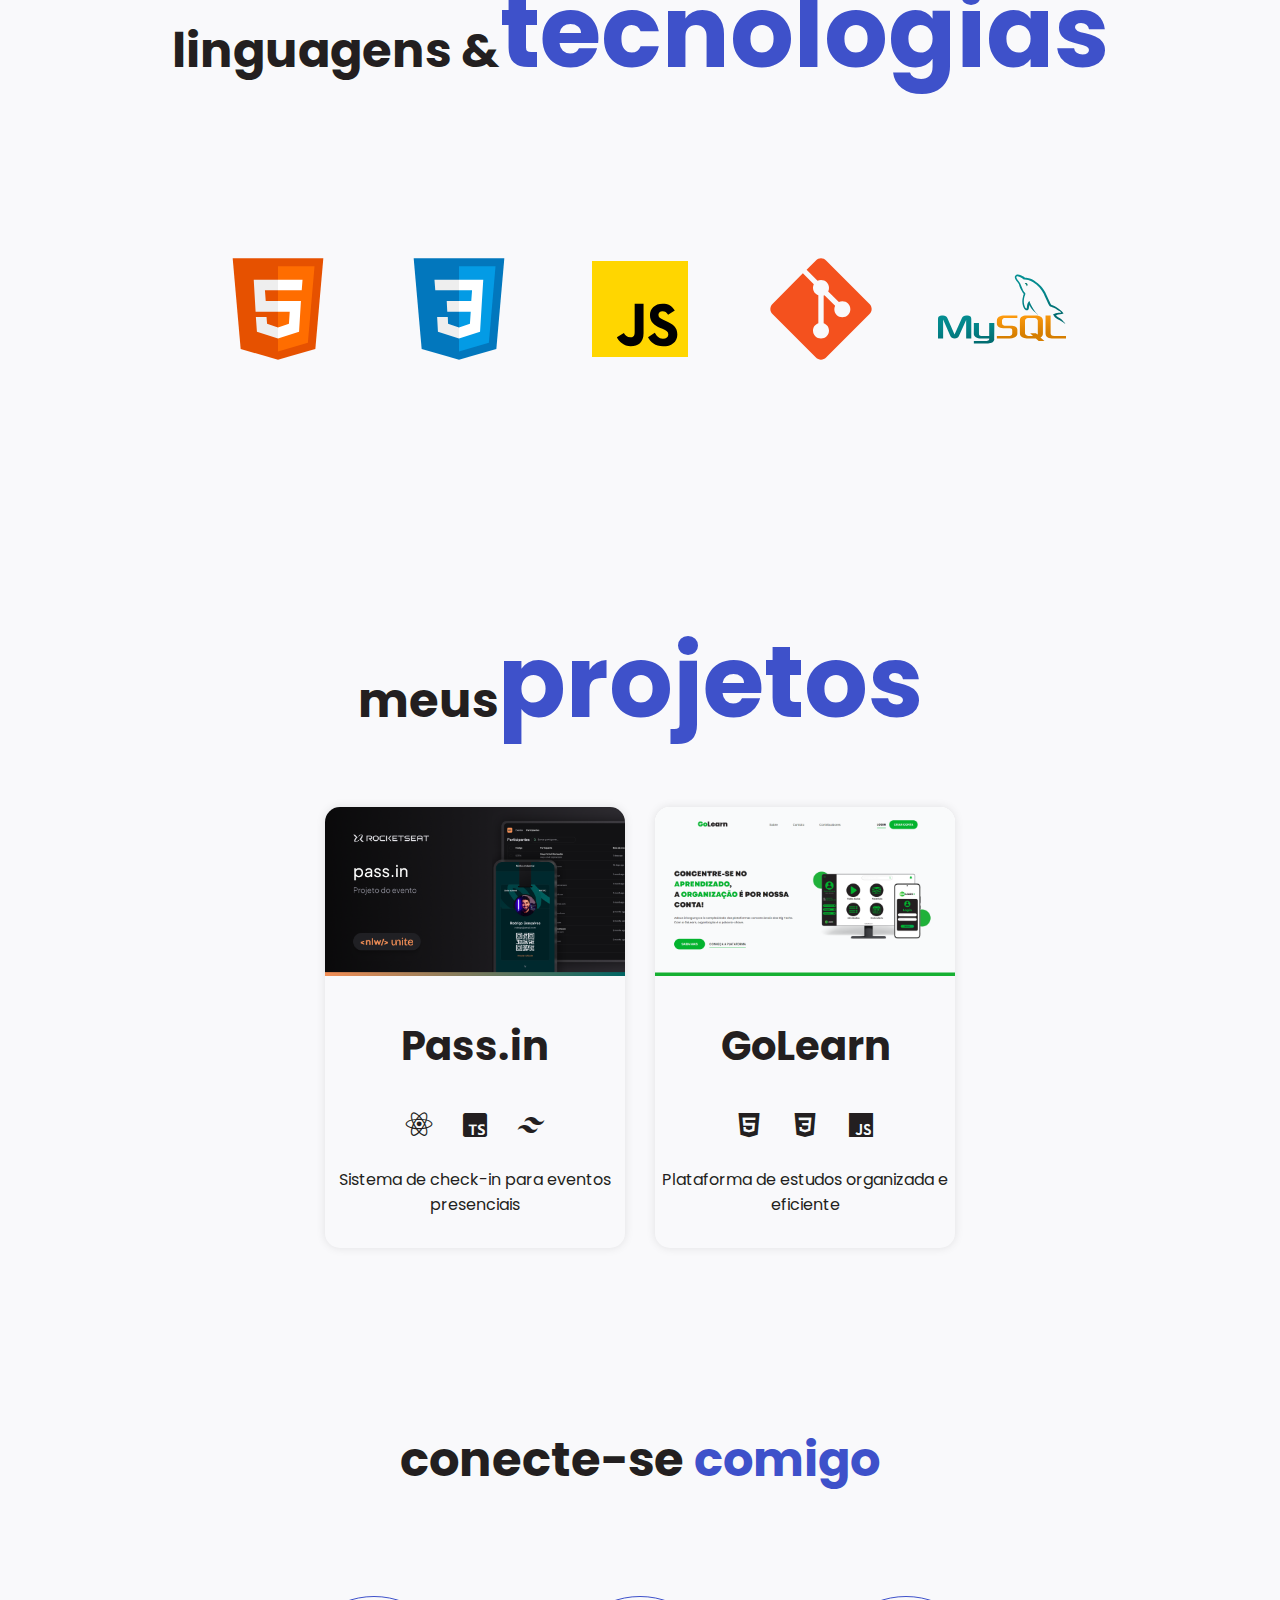
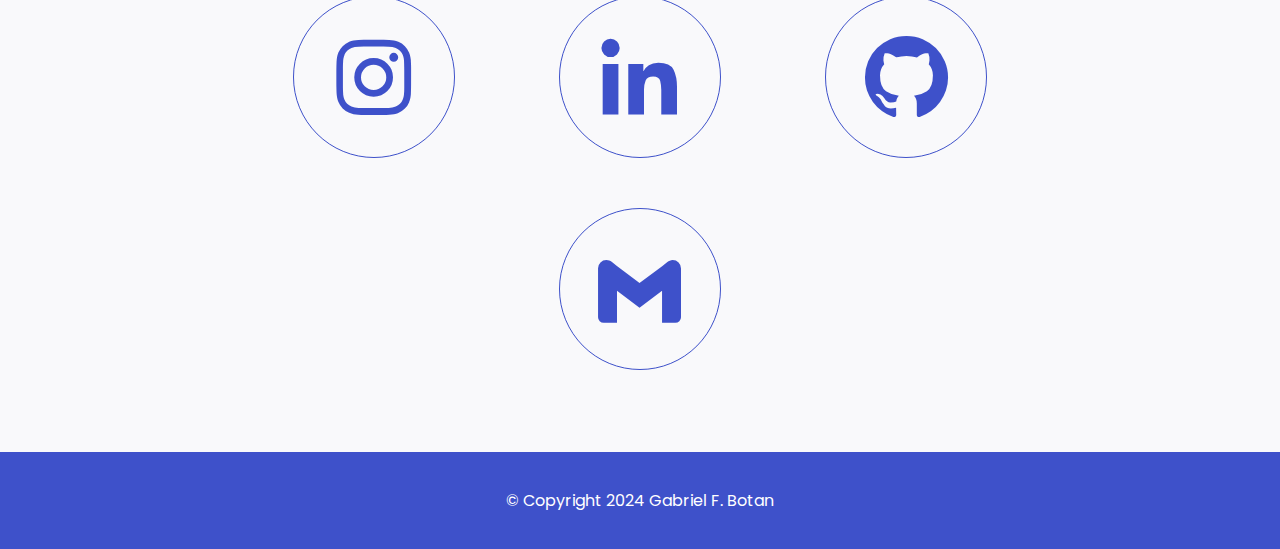
==== commit 3a1d9e5f: "style: home photo changed, footer added in fatec.html" ====
--- a/index.html
+++ b/index.html
@@ -36,7 +36,7 @@
       <p class="text">Gabriel <span>Botan</span></p>
     </div>
     <div class="photo">
-      <img src="assets/images/foto.jpg" alt="" />
+      <img src="assets/images/foto.webp" alt="" />
     </div>
   </section>
   <section class="aboutContainer" id="about">
